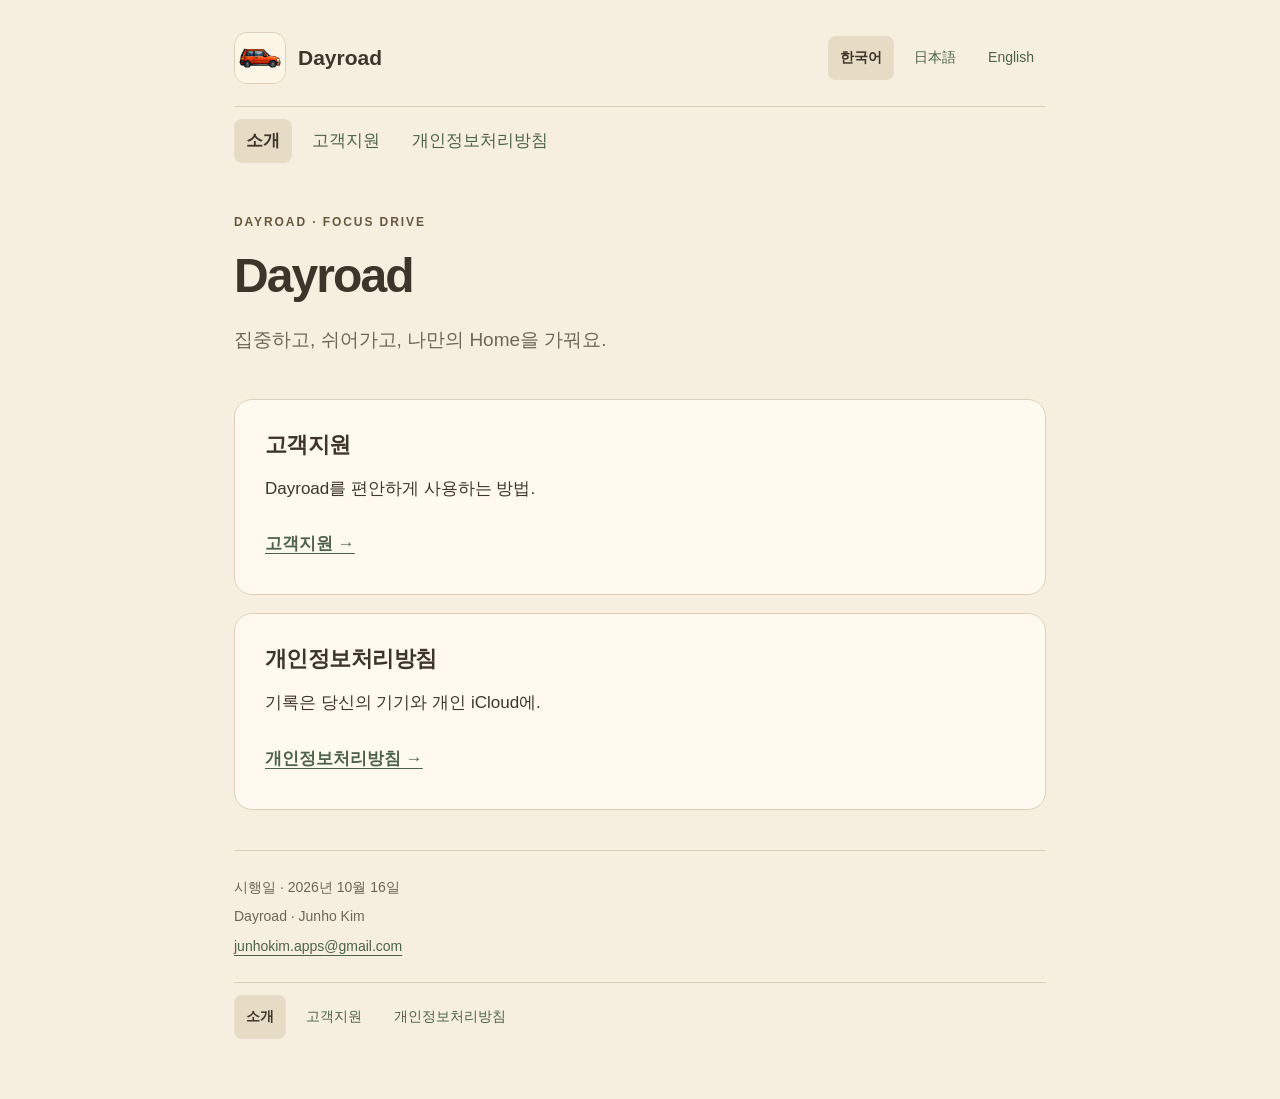
==== index.html @ 0fe85c20 "Publish Dayroad support and privacy pages in Korean, Japanese and English" ====
<!doctype html>
<html lang="ko"><head><meta charset="utf-8"><meta name="viewport" content="width=device-width, initial-scale=1"><title>Dayroad</title><meta name="description" content="집중하고, 쉬어가고, 나만의 Home을 가꿔요."><link rel="canonical" href="https://junhokimapps.github.io/dayroad-support/index.html"><link rel="icon" href="icon.png" type="image/png"><link rel="stylesheet" href="style.css"><link rel="alternate" hreflang="ko" href="https://junhokimapps.github.io/dayroad-support/index.html"><link rel="alternate" hreflang="en" href="https://junhokimapps.github.io/dayroad-support/en-index.html"><link rel="alternate" hreflang="ja" href="https://junhokimapps.github.io/dayroad-support/ja-index.html"></head><body><a class="skip" href="#content">본문으로 건너뛰기</a><div class="page"><header><div class="topbar"><a class="brand" href="index.html"><img src="icon.png" width="52" height="52" alt="Dayroad"><span>Dayroad</span></a><nav class="languages" aria-label="언어 선택"><a href="index.html" lang="ko" hreflang="ko" aria-current="page">한국어</a><a href="ja-index.html" lang="ja" hreflang="ja">日本語</a><a href="en-index.html" lang="en" hreflang="en">English</a></nav></div><nav class="pages" aria-label="페이지 안내"><a href="index.html" aria-current="page">소개</a><a href="support.html">고객지원</a><a href="privacy.html">개인정보처리방침</a></nav></header><main id="content"><div class="hero"><p class="eyebrow">DAYROAD · FOCUS DRIVE</p><h1>Dayroad</h1><p class="lead">집중하고, 쉬어가고, 나만의 Home을 가꿔요.</p></div><section class="card"><h2>고객지원</h2><p>Dayroad를 편안하게 사용하는 방법.</p><a class="button" href="support.html">고객지원 →</a></section><section class="card"><h2>개인정보처리방침</h2><p>기록은 당신의 기기와 개인 iCloud에.</p><a class="button" href="privacy.html">개인정보처리방침 →</a></section></main><footer><p>시행일 · 2026년 10월 16일</p><p>Dayroad · Junho Kim</p><a href="mailto:junhokim.apps@gmail.com">junhokim.apps@gmail.com</a><nav class="pages" aria-label="페이지 안내"><a href="index.html" aria-current="page">소개</a><a href="support.html">고객지원</a><a href="privacy.html">개인정보처리방침</a></nav></footer></div></body></html>
---- style.css ----
:root{color-scheme:light;--paper:#f6efdf;--card:#fffaf0;--ink:#3d352a;--muted:#6d6559;--line:#dcd0b8;--accent:#67583d;--green:#4c624b}*{box-sizing:border-box}body{margin:0;background:var(--paper);color:var(--ink);font:17px/1.85 -apple-system,BlinkMacSystemFont,"Apple SD Gothic Neo","Hiragino Kaku Gothic ProN",Arial,sans-serif;overflow-wrap:anywhere}a{color:var(--green);text-underline-offset:4px}a:hover{color:#963d2a}a:focus-visible{outline:3px solid #963d2a;outline-offset:4px}.page{max-width:860px;margin:auto;padding:32px 24px 60px}.topbar{display:flex;align-items:center;justify-content:space-between;gap:20px;flex-wrap:wrap}.brand{display:flex;align-items:center;gap:12px;text-decoration:none;font-weight:700;font-size:21px;color:var(--ink)}.brand img{border-radius:13px;border:1px solid var(--line)}nav{display:flex;flex-wrap:wrap;gap:8px}nav a{display:inline-flex;align-items:center;min-height:44px;padding:4px 12px;text-decoration:none;border-radius:8px}nav a[aria-current]{background:#e6dcc5;color:var(--ink);font-weight:700}.pages{margin-top:22px;border-top:1px solid var(--line);padding-top:12px}.languages{font-size:14px}.hero{padding:48px 0 24px}.eyebrow{font-size:12px;font-weight:700;letter-spacing:.16em;color:var(--accent);margin:0 0 12px}h1{font-size:clamp(30px,6vw,48px);letter-spacing:-.04em;line-height:1.3;margin:0}h2{font-size:22px;line-height:1.5;margin:0 0 12px;letter-spacing:-.025em}.lead{color:var(--muted);font-size:19px;margin:14px 0 0}.card{background:var(--card);border:1px solid var(--line);border-radius:18px;padding:28px 30px;margin:18px 0}.card p{margin:0;white-space:normal}.button{display:inline-flex;min-height:44px;align-items:center;margin-top:18px;font-weight:650}.references{display:flex;flex-wrap:wrap;gap:12px 22px;margin:24px 4px;font-size:14px}footer{margin-top:40px;padding-top:24px;border-top:1px solid var(--line);font-size:14px;color:var(--muted)}footer p{margin:0 0 4px}.skip{position:absolute;top:-100px;left:10px;background:white;padding:8px;z-index:10}.skip:focus{top:10px}@media(max-width:540px){.page{padding:24px 18px 40px}.topbar{gap:14px}.hero{padding-top:32px}.card{padding:22px 20px;border-radius:14px}h2{font-size:20px}.languages a{padding:4px 10px}body{font-size:16px}.lead{font-size:17px}}
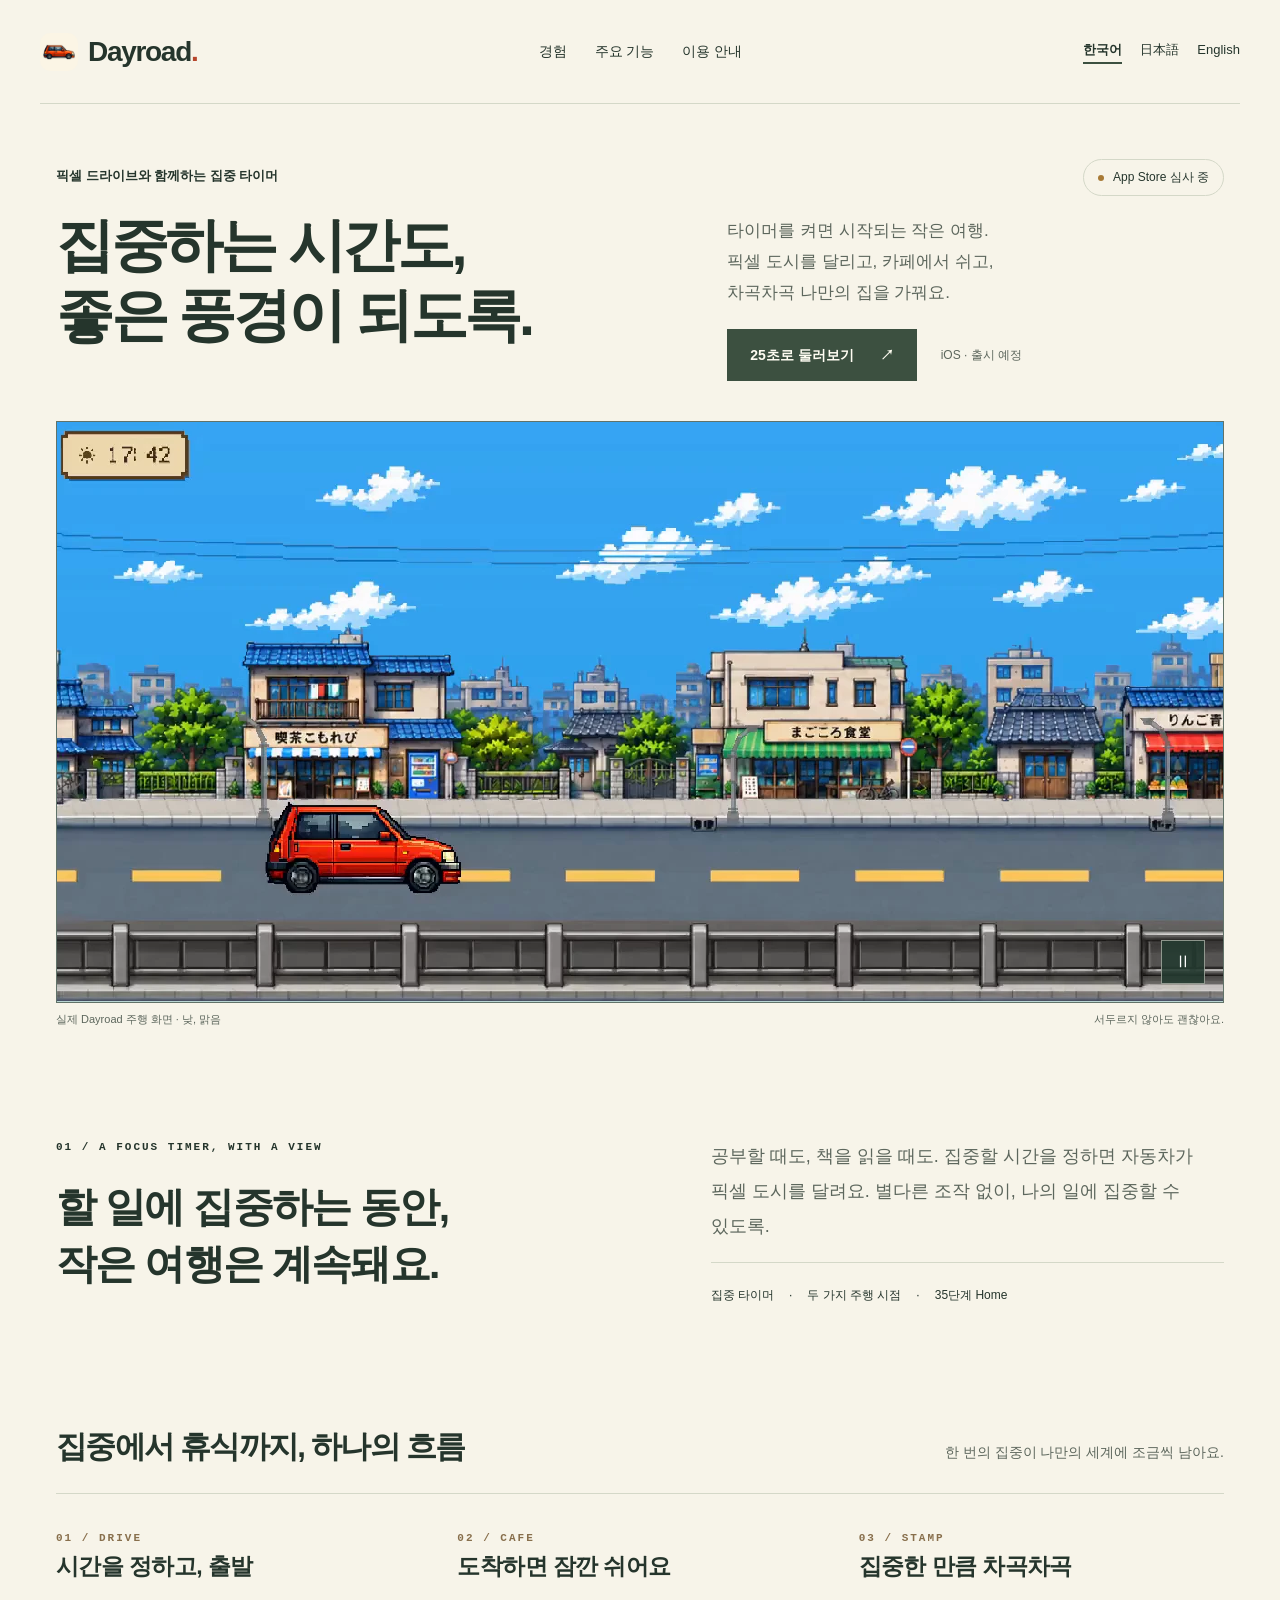
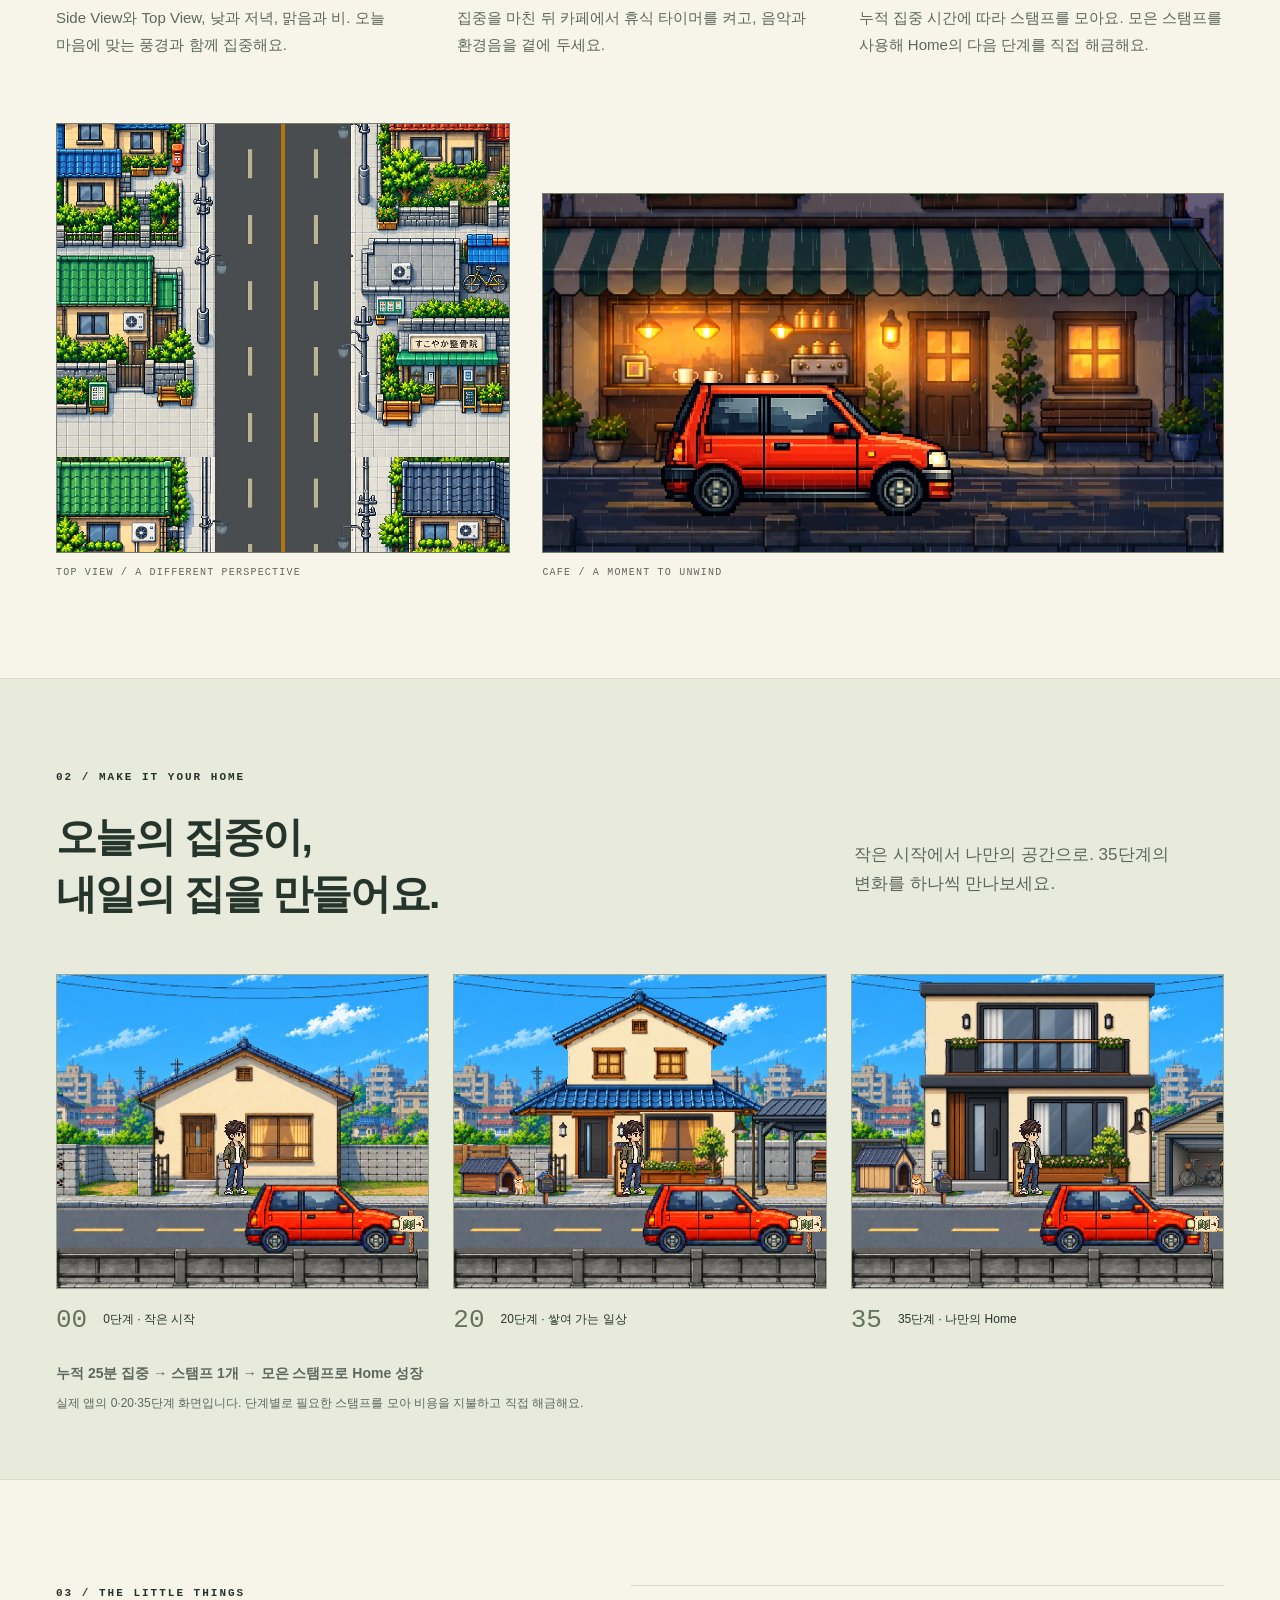
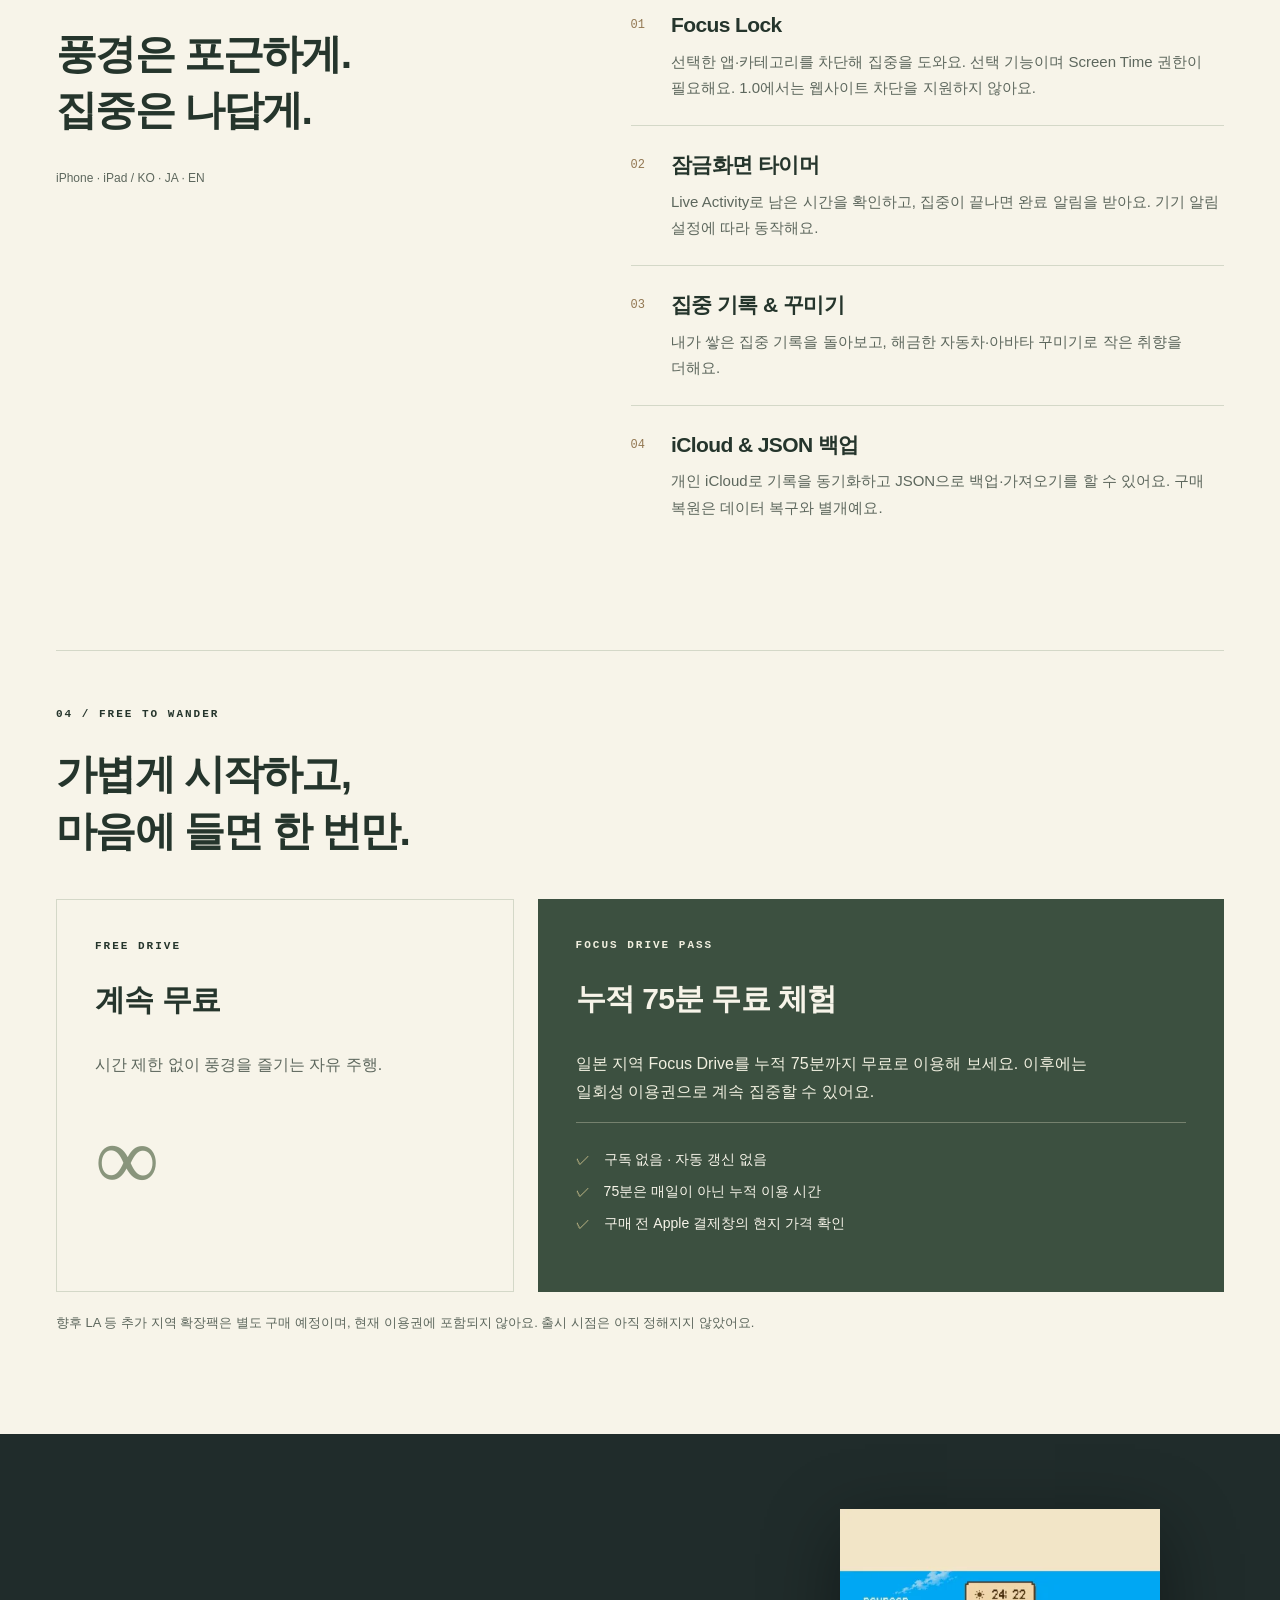
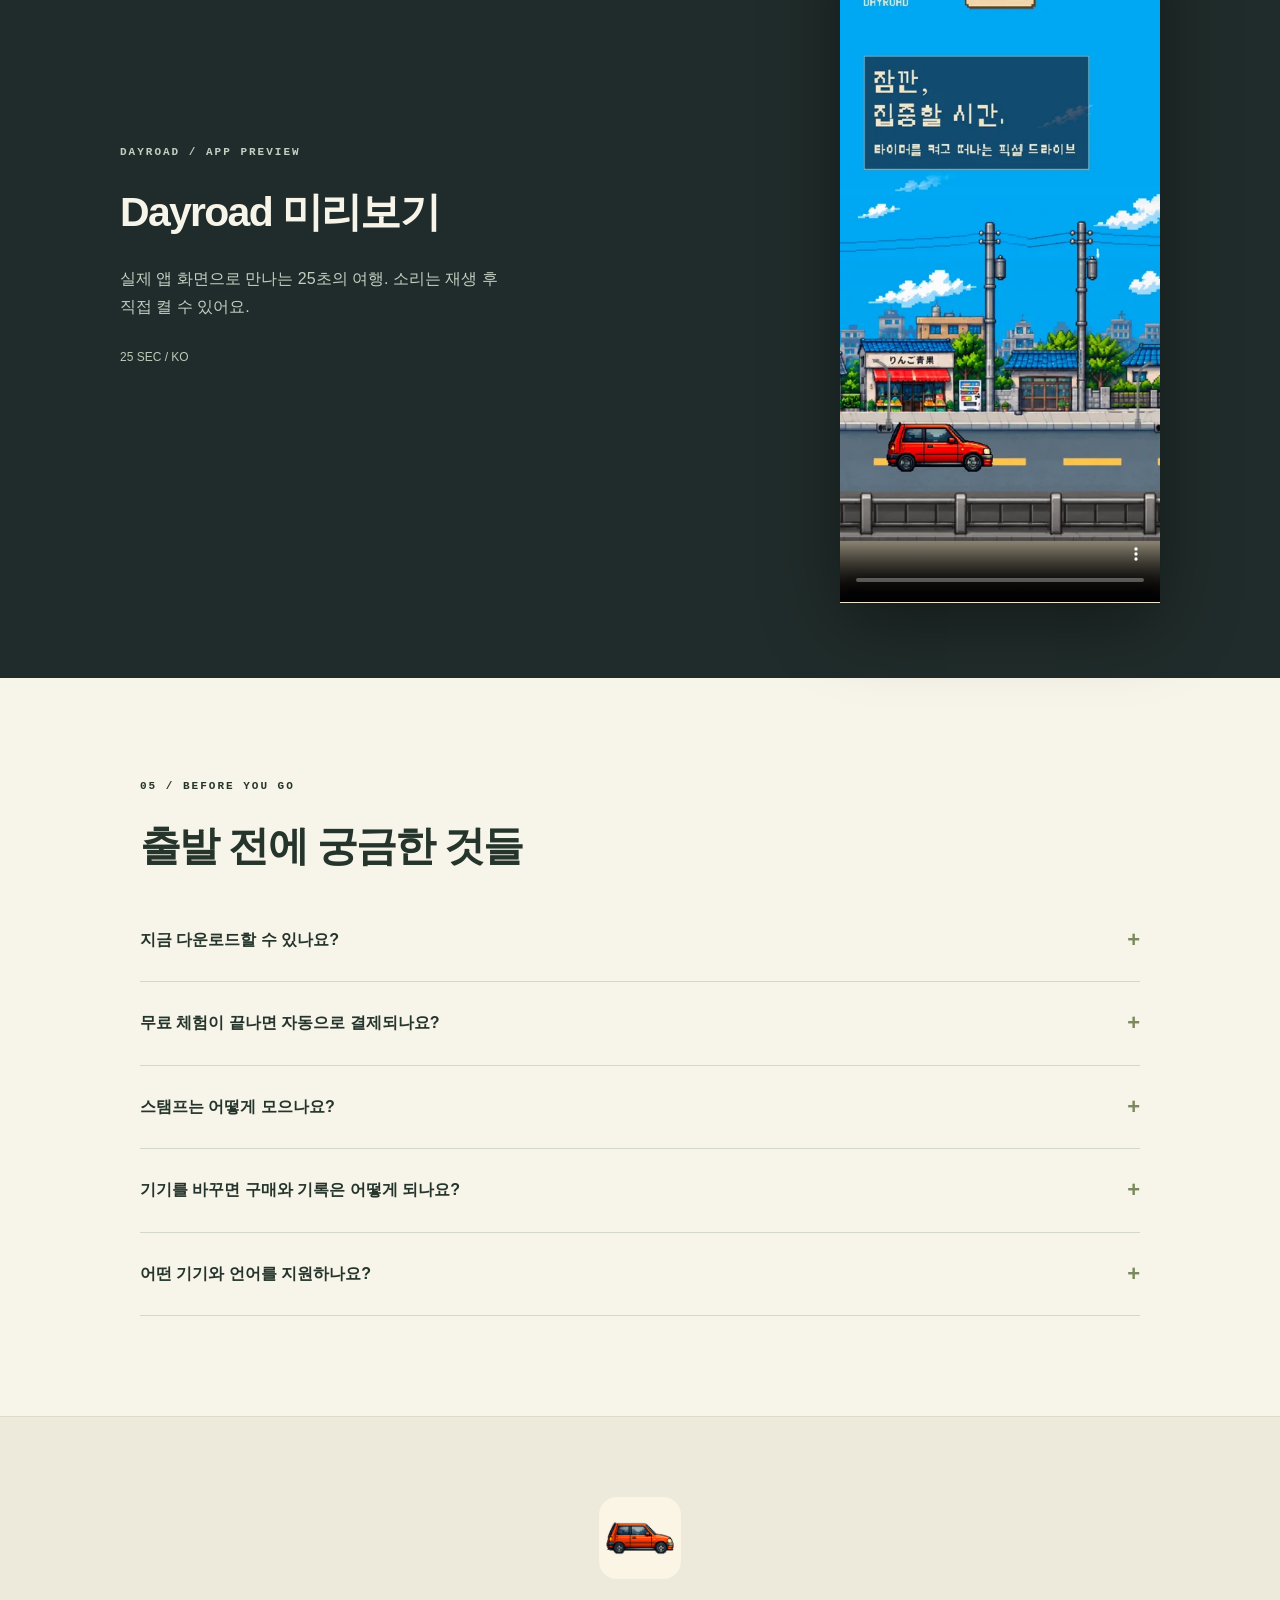
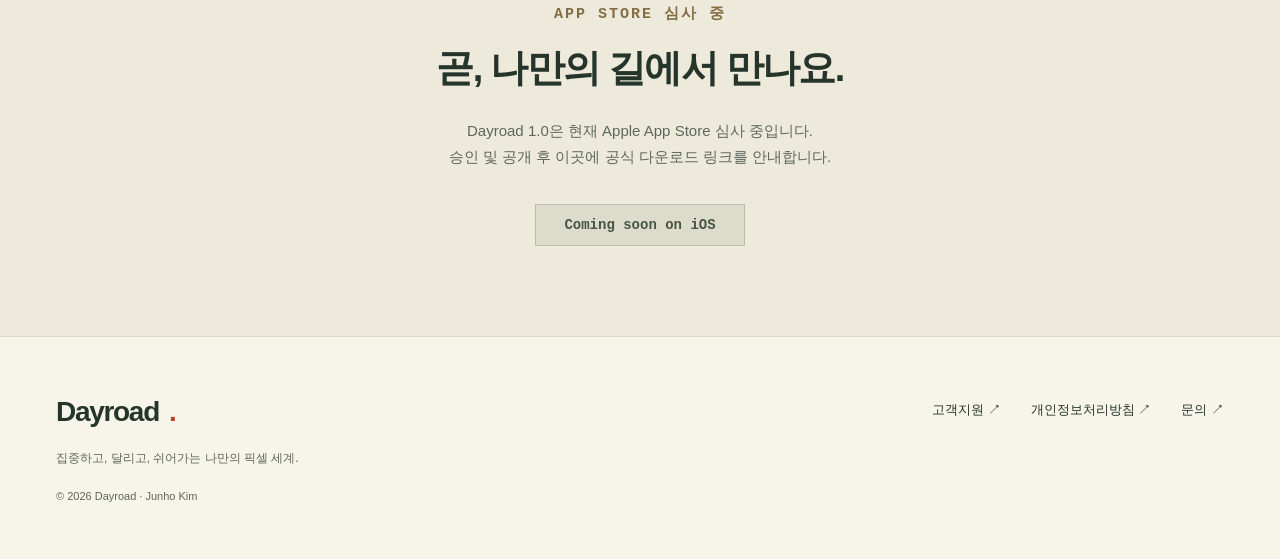
==== commit 776e7bff: "Publish approved Dayroad multilingual landing pages" ====
--- a/index.html
+++ b/index.html
@@ -1,2 +1,19 @@
 <!doctype html>
-<html lang="ko"><head><meta charset="utf-8"><meta name="viewport" content="width=device-width, initial-scale=1"><title>Dayroad</title><meta name="description" content="집중하고, 쉬어가고, 나만의 Home을 가꿔요."><link rel="canonical" href="https://junhokimapps.github.io/dayroad-support/index.html"><link rel="icon" href="icon.png" type="image/png"><link rel="stylesheet" href="style.css"><link rel="alternate" hreflang="ko" href="https://junhokimapps.github.io/dayroad-support/index.html"><link rel="alternate" hreflang="en" href="https://junhokimapps.github.io/dayroad-support/en-index.html"><link rel="alternate" hreflang="ja" href="https://junhokimapps.github.io/dayroad-support/ja-index.html"></head><body><a class="skip" href="#content">본문으로 건너뛰기</a><div class="page"><header><div class="topbar"><a class="brand" href="index.html"><img src="icon.png" width="52" height="52" alt="Dayroad"><span>Dayroad</span></a><nav class="languages" aria-label="언어 선택"><a href="index.html" lang="ko" hreflang="ko" aria-current="page">한국어</a><a href="ja-index.html" lang="ja" hreflang="ja">日本語</a><a href="en-index.html" lang="en" hreflang="en">English</a></nav></div><nav class="pages" aria-label="페이지 안내"><a href="index.html" aria-current="page">소개</a><a href="support.html">고객지원</a><a href="privacy.html">개인정보처리방침</a></nav></header><main id="content"><div class="hero"><p class="eyebrow">DAYROAD · FOCUS DRIVE</p><h1>Dayroad</h1><p class="lead">집중하고, 쉬어가고, 나만의 Home을 가꿔요.</p></div><section class="card"><h2>고객지원</h2><p>Dayroad를 편안하게 사용하는 방법.</p><a class="button" href="support.html">고객지원 →</a></section><section class="card"><h2>개인정보처리방침</h2><p>기록은 당신의 기기와 개인 iCloud에.</p><a class="button" href="privacy.html">개인정보처리방침 →</a></section></main><footer><p>시행일 · 2026년 10월 16일</p><p>Dayroad · Junho Kim</p><a href="mailto:junhokim.apps@gmail.com">junhokim.apps@gmail.com</a><nav class="pages" aria-label="페이지 안내"><a href="index.html" aria-current="page">소개</a><a href="support.html">고객지원</a><a href="privacy.html">개인정보처리방침</a></nav></footer></div></body></html>+<html lang="ko"><head><meta charset="utf-8"><meta name="viewport" content="width=device-width,initial-scale=1">
+<title>Dayroad — 집중하고, 달리고, 쉬어가는 픽셀 세계</title><meta name="description" content="집중 타이머와 픽셀 드라이브, 카페 휴식, 35단계 Home 성장. Free Drive는 무료, Focus Drive는 누적 75분 무료 후 일회성 구매. iOS 출시 준비 중."><meta name="theme-color" content="#f7f4e9"><link rel="canonical" href="https://junhokimapps.github.io/dayroad-support/index.html"><link rel="alternate" hreflang="ko" href="https://junhokimapps.github.io/dayroad-support/index.html"><link rel="alternate" hreflang="ja" href="https://junhokimapps.github.io/dayroad-support/ja-index.html"><link rel="alternate" hreflang="en" href="https://junhokimapps.github.io/dayroad-support/en-index.html"><link rel="alternate" hreflang="x-default" href="https://junhokimapps.github.io/dayroad-support/index.html">
+<meta property="og:type" content="website"><meta property="og:title" content="Dayroad — 집중하고, 달리고, 쉬어가는 픽셀 세계"><meta property="og:description" content="집중 타이머와 픽셀 드라이브, 카페 휴식, 35단계 Home 성장. Free Drive는 무료, Focus Drive는 누적 75분 무료 후 일회성 구매. iOS 출시 준비 중."><meta property="og:url" content="https://junhokimapps.github.io/dayroad-support/index.html"><meta property="og:image" content="https://junhokimapps.github.io/dayroad-support/assets/drive-poster.webp"><meta property="og:site_name" content="Dayroad"><meta property="og:locale" content="ko_KR"><meta name="twitter:card" content="summary_large_image"><link rel="icon" href="icon.png"><link rel="stylesheet" href="landing.css?v=message-2"><script src="landing.js" defer></script>
+</head><body><a class="skip" href="#content">본문으로 건너뛰기</a>
+<header class="header"><a class="brand" href="index.html"><img src="icon.png" width="38" height="38" alt=""><span>Dayroad<span class="brand-dot">.</span></span></a><nav class="main-nav" aria-label="Dayroad"><a href="#experience">경험</a><a href="#features">주요 기능</a><a href="#access">이용 안내</a></nav><nav class="languages" aria-label="언어 선택"><a href="index.html" lang="ko" hreflang="ko" aria-current="page" >한국어</a><a href="ja-index.html" lang="ja" hreflang="ja" >日本語</a><a href="en-index.html" lang="en" hreflang="en" >English</a></nav></header>
+<main id="content">
+<section class="hero wrap"><div class="hero-copy"><p class="eyebrow identity">픽셀 드라이브와 함께하는 집중 타이머</p><h1>집중하는 시간도,<br>좋은 풍경이 되도록.</h1><p class="intro">타이머를 켜면 시작되는 작은 여행.<br>픽셀 도시를 달리고, 카페에서 쉬고,<br>차곡차곡 나만의 집을 가꿔요.</p><div class="hero-actions"><a class="button" href="#preview">25초로 둘러보기 <span aria-hidden="true">↗</span></a><span class="soon">iOS · 출시 예정</span></div></div><div class="hero-note"><span class="status"><i aria-hidden="true"></i>App Store 심사 중</span><p>FOCUS / DRIVE / UNWIND</p></div>
+<div class="road-frame"><video id="hero-video" width="1280" height="636" muted loop playsinline preload="none" poster="assets/drive-poster.webp" aria-label="실제 Dayroad 주행 화면 · 낮, 맑음"><source data-src="assets/drive-day.mp4" type="video/mp4"></video><button id="motion" type="button" data-play="주행 영상 재생" data-pause="주행 영상 일시정지" aria-label="주행 영상 재생">▶</button></div><div class="image-caption"><span>실제 Dayroad 주행 화면 · 낮, 맑음</span><span>서두르지 않아도 괜찮아요.</span></div></section>
+<section class="intro-section wrap" id="experience"><div><p class="eyebrow">01 / A FOCUS TIMER, WITH A VIEW</p><h2>할 일에 집중하는 동안,<br>작은 여행은 계속돼요.</h2></div><div><p class="body-lg">공부할 때도, 책을 읽을 때도. 집중할 시간을 정하면 자동차가 픽셀 도시를 달려요. 별다른 조작 없이, 나의 일에 집중할 수 있도록.</p><div class="specs"><span>집중 타이머</span><span>두 가지 주행 시점</span><span>35단계 Home</span></div></div></section>
+<section class="journey wrap"><header class="section-head"><h2>집중에서 휴식까지, 하나의 흐름</h2><p>한 번의 집중이 나만의 세계에 조금씩 남아요.</p></header><div class="steps"><article class="step"><span class="eyebrow">01 / DRIVE</span><h3>시간을 정하고, 출발</h3><p>Side View와 Top View, 낮과 저녁, 맑음과 비. 오늘 마음에 맞는 풍경과 함께 집중해요.</p></article><article class="step"><span class="eyebrow">02 / CAFE</span><h3>도착하면 잠깐 쉬어요</h3><p>집중을 마친 뒤 카페에서 휴식 타이머를 켜고, 음악과 환경음을 곁에 두세요.</p></article><article class="step"><span class="eyebrow">03 / STAMP</span><h3>집중한 만큼 차곡차곡</h3><p>누적 집중 시간에 따라 스탬프를 모아요. 모은 스탬프를 사용해 Home의 다음 단계를 직접 해금해요.</p></article></div><div class="scene-pair"><figure class="top-scene"><img src="assets/top.webp" width="1000" height="1500" loading="lazy" alt="픽셀 도시를 위에서 내려다보는 실제 Top View 주행 화면"><figcaption>TOP VIEW / A DIFFERENT PERSPECTIVE</figcaption></figure><figure class="cafe-scene"><img src="assets/cafe.webp" width="1000" height="936" loading="lazy" alt="비 오는 저녁, 빨간 자동차가 도착한 픽셀 카페"><figcaption>CAFE / A MOMENT TO UNWIND</figcaption></figure></div></section>
+<section class="growth" id="home"><div class="wrap"><p class="eyebrow">02 / MAKE IT YOUR HOME</p><div class="split-heading"><h2>오늘의 집중이,<br>내일의 집을 만들어요.</h2><p>작은 시작에서 나만의 공간으로. 35단계의 변화를 하나씩 만나보세요.</p></div><div class="homes"><figure><img src="assets/home-00.webp" width="1320" height="1112" loading="lazy" alt="실제 Home 성장 화면 00"><figcaption><span>00</span>0단계 · 작은 시작</figcaption></figure><figure><img src="assets/home-20.webp" width="1320" height="1112" loading="lazy" alt="실제 Home 성장 화면 20"><figcaption><span>20</span>20단계 · 쌓여 가는 일상</figcaption></figure><figure><img src="assets/home-35.webp" width="1320" height="1112" loading="lazy" alt="실제 Home 성장 화면 35"><figcaption><span>35</span>35단계 · 나만의 Home</figcaption></figure></div><p class="small"><strong class="growth-flow">누적 25분 집중 → 스탬프 1개 → 모은 스탬프로 Home 성장</strong>실제 앱의 0·20·35단계 화면입니다. 단계별로 필요한 스탬프를 모아 비용을 지불하고 직접 해금해요.</p></div></section>
+<section class="features wrap" id="features"><div><p class="eyebrow">03 / THE LITTLE THINGS</p><h2>풍경은 포근하게.<br>집중은 나답게.</h2><span class="small">iPhone · iPad / KO · JA · EN</span></div><div class="feature-list"><article><span class="feature-no">01</span><div><h3>Focus Lock</h3><p>선택한 앱·카테고리를 차단해 집중을 도와요. 선택 기능이며 Screen Time 권한이 필요해요. 1.0에서는 웹사이트 차단을 지원하지 않아요.</p></div></article><article><span class="feature-no">02</span><div><h3>잠금화면 타이머</h3><p>Live Activity로 남은 시간을 확인하고, 집중이 끝나면 완료 알림을 받아요. 기기 알림 설정에 따라 동작해요.</p></div></article><article><span class="feature-no">03</span><div><h3>집중 기록 & 꾸미기</h3><p>내가 쌓은 집중 기록을 돌아보고, 해금한 자동차·아바타 꾸미기로 작은 취향을 더해요.</p></div></article><article><span class="feature-no">04</span><div><h3>iCloud & JSON 백업</h3><p>개인 iCloud로 기록을 동기화하고 JSON으로 백업·가져오기를 할 수 있어요. 구매 복원은 데이터 복구와 별개예요.</p></div></article></div></section>
+<section class="access wrap" id="access"><p class="eyebrow">04 / FREE TO WANDER</p><h2>가볍게 시작하고,<br>마음에 들면 한 번만.</h2><div class="pricing"><article><p class="eyebrow">Free Drive</p><h3>계속 무료</h3><p>시간 제한 없이 풍경을 즐기는 자유 주행.</p><span class="price-mark" aria-hidden="true">∞</span></article><article class="pass"><p class="eyebrow">Focus Drive Pass</p><h3>누적 75분 무료 체험</h3><p>일본 지역 Focus Drive를 누적 75분까지 무료로 이용해 보세요. 이후에는 일회성 이용권으로 계속 집중할 수 있어요.</p><ul><li>구독 없음 · 자동 갱신 없음</li><li>75분은 매일이 아닌 누적 이용 시간</li><li>구매 전 Apple 결제창의 현지 가격 확인</li></ul></article></div><p class="expansion">향후 LA 등 추가 지역 확장팩은 별도 구매 예정이며, 현재 이용권에 포함되지 않아요. 출시 시점은 아직 정해지지 않았어요.</p></section>
+<section class="preview-section" id="preview"><div class="wrap preview-grid"><div><p class="eyebrow">DAYROAD / APP PREVIEW</p><h2>Dayroad 미리보기</h2><p>실제 앱 화면으로 만나는 25초의 여행. 소리는 재생 후 직접 켤 수 있어요.</p><p class="small">25 SEC / KO</p></div><video controls muted playsinline preload="none" poster="assets/preview-ko.webp" width="886" height="1920" aria-label="Dayroad 미리보기"><source src="assets/preview-ko.mp4" type="video/mp4"><a href="assets/preview-ko.mp4">MP4</a></video></div></section>
+<section class="faq wrap"><p class="eyebrow">05 / BEFORE YOU GO</p><h2>출발 전에 궁금한 것들</h2><div><details><summary>지금 다운로드할 수 있나요?<span aria-hidden="true">+</span></summary><p>아직은 App Store 심사 중이에요. 2026년 10월 19일 iOS 1.0(6)과 첫 인앱결제를 심사에 제출했으며, 승인·공개 후 설치 링크를 안내할 예정이에요.</p></details><details><summary>무료 체험이 끝나면 자동으로 결제되나요?<span aria-hidden="true">+</span></summary><p>아니요. Focus Drive 이용권은 직접 선택해 구매하는 일회성 상품이에요. 무료 체험이 끝나도 Free Drive는 계속 무료예요.</p></details><details><summary>스탬프는 어떻게 모으나요?<span aria-hidden="true">+</span></summary><p>실제 집중 시간이 누적될 때 스탬프를 얻고, 이를 사용해 Home을 직접 성장시켜요. Free Drive는 집중 보상을 주는 모드가 아니에요.</p></details><details><summary>기기를 바꾸면 구매와 기록은 어떻게 되나요?<span aria-hidden="true">+</span></summary><p>이용권은 구매한 Apple 계정으로 구매 복원을 이용해요. 기록·Stamp·Home은 개인 iCloud 동기화 또는 JSON 백업으로 별도 복구해요. 기존 기록은 먼저 백업해 주세요.</p></details><details><summary>어떤 기기와 언어를 지원하나요?<span aria-hidden="true">+</span></summary><p>iPhone과 iPad에서 한국어·일본어·영어를 지원해요. Focus Lock, Live Activity 등은 지원 기기와 시스템 권한이 필요해요.</p></details></div></section>
+<section class="download" id="download"><img src="icon.png" width="82" height="82" loading="lazy" alt="Dayroad"><p class="eyebrow">App Store 심사 중</p><h2>곧, 나만의 길에서 만나요.</h2><p>Dayroad 1.0은 현재 Apple App Store 심사 중입니다.<br>승인 및 공개 후 이곳에 공식 다운로드 링크를 안내합니다.</p><span class="coming">Coming soon on iOS</span></section></main>
+<footer class="footer wrap"><div><a class="brand" href="index.html">Dayroad<span class="brand-dot">.</span></a><p>집중하고, 달리고, 쉬어가는 나만의 픽셀 세계.</p><small>© 2026 Dayroad · Junho Kim</small></div><nav aria-label="고객지원"><a href="support.html">고객지원 ↗</a><a href="privacy.html">개인정보처리방침 ↗</a><a href="mailto:junhokim.apps@gmail.com">문의 ↗</a></nav></footer>
+</body></html>
--- a/landing.css
+++ b/landing.css
@@ -0,0 +1,10 @@
+:root{--paper:#f7f4e9;--ink:#25352c;--muted:#5d675d;--olive:#3c5040;--line:#d4d8c8;--cream:#e9e5cf;--orange:#b7462c}*{box-sizing:border-box}html{scroll-behavior:smooth;scroll-padding-top:100px}body{margin:0;background:var(--paper);color:var(--ink);font-family:-apple-system,BlinkMacSystemFont,'Segoe UI','Hiragino Kaku Gothic ProN','Yu Gothic','Malgun Gothic',sans-serif;font-size:16px;line-height:1.75;word-break:keep-all}a{color:inherit;text-decoration:none}button{font:inherit}img,video{display:block;max-width:100%}button,a,summary{-webkit-tap-highlight-color:transparent}a:focus-visible,button:focus-visible,summary:focus-visible,video:focus-visible{outline:3px solid #c25331;outline-offset:5px}a:hover{text-decoration:underline;text-underline-offset:5px}.wrap{width:min(1280px,calc(100% - 112px));margin-inline:auto}.header{height:104px;width:min(1440px,calc(100% - 80px));margin:auto;display:flex;align-items:center;justify-content:space-between;gap:24px;border-bottom:1px solid var(--line)}.brand{display:flex;align-items:center;gap:10px;font-size:28px;font-weight:750;letter-spacing:-1.3px}.brand img{border-radius:10px}.brand-dot{color:var(--orange)}.main-nav,.languages{display:flex;gap:28px;font-size:14px}.languages{gap:18px;font-size:13px}.languages [aria-current]{font-weight:750;border-bottom:2px solid var(--olive)}.skip{position:absolute;top:-80px;left:20px;background:var(--ink);color:white;padding:12px 20px;z-index:20}.skip:focus{top:12px}.hero{padding-top:70px;display:grid;grid-template-columns:1fr auto;gap:30px}.eyebrow{font:600 11px/1.5 ui-monospace,SFMono-Regular,Consolas,monospace;letter-spacing:2px;margin:0 0 24px;text-transform:uppercase}h1,h2,h3,p{margin-top:0}h1{font-size:clamp(38px,4.9vw,68px);line-height:1.22;letter-spacing:-3.3px;font-weight:700;margin-bottom:26px}h2{font-size:clamp(29px,3.2vw,44px);letter-spacing:-1.7px;line-height:1.38;font-weight:650;margin-bottom:24px}h3{font-size:23px;line-height:1.4;letter-spacing:-.6px;font-weight:650}.intro{font-size:18px;line-height:1.85;color:var(--muted);margin-bottom:30px}.hero-actions{display:flex;align-items:center;gap:24px;flex-wrap:wrap}.button{display:inline-flex;align-items:center;gap:26px;padding:14px 23px;background:var(--olive);color:#fffdf2;font-size:14px;font-weight:600}.button:hover{background:#263c2d;text-decoration:none}.soon{font-size:12px;color:var(--muted)}.hero-note{align-self:start;text-align:right;padding-top:8px}.status{display:inline-flex;align-items:center;gap:9px;font-size:12px;border:1px solid var(--line);padding:7px 14px;border-radius:30px}.status i{width:6px;height:6px;background:#a87a36;border-radius:100%}.hero-note p{font:10px ui-monospace,monospace;letter-spacing:1px;margin-top:20px;color:var(--muted)}.road-frame{grid-column:1/-1;position:relative;margin-top:18px;background:#b8d4d2;border:1px solid #617369}.road-frame video{width:100%;height:auto;aspect-ratio:1280/636;image-rendering:pixelated}.road-frame button{position:absolute;right:18px;bottom:18px;border:1px solid #f7f4e980;background:#233a30dd;color:#fff;width:44px;height:44px;cursor:pointer;font-size:16px}.image-caption{grid-column:1/-1;display:flex;justify-content:space-between;font-size:11px;color:var(--muted);margin-top:-19px}.intro-section{display:grid;grid-template-columns:1.1fr 1fr;gap:90px;padding-block:110px}.body-lg{font-size:18px;line-height:1.95;color:var(--muted)}.specs{display:flex;gap:15px;flex-wrap:wrap;border-top:1px solid var(--line);padding-top:22px;font-size:12px}.specs span+span:before{content:'·';margin-right:15px}.section-head{display:flex;justify-content:space-between;align-items:baseline;gap:30px}.section-head h2{font-size:31px}.section-head p{color:var(--muted);font-size:14px}.steps{display:grid;grid-template-columns:repeat(3,1fr);gap:36px;padding:28px 0 50px;border-top:1px solid var(--line)}.step .eyebrow{color:#886f4c}.step p{color:var(--muted);font-size:15px}.scene-pair{display:grid;grid-template-columns:1fr 1.5fr;gap:32px;align-items:end;margin-bottom:100px}.scene-pair figure{margin:0}.scene-pair img{width:100%;image-rendering:pixelated;border:1px solid #777d6b}.top-scene img{height:430px;object-fit:cover;object-position:center 70%}.cafe-scene img{height:360px;object-fit:cover;object-position:center 70%}.scene-pair figcaption{font:10px ui-monospace,monospace;letter-spacing:1.2px;margin-top:14px;color:var(--muted)}.growth{background:#e8eadb;padding:90px 0 65px;border-block:1px solid #d8ddcb}.split-heading{display:flex;justify-content:space-between;gap:60px;align-items:center}.split-heading>p{max-width:370px;color:var(--muted);font-size:17px}.homes{display:grid;grid-template-columns:repeat(3,1fr);gap:24px;margin-top:28px}.homes figure{margin:0}.homes img{width:100%;height:auto;aspect-ratio:1.187;image-rendering:pixelated;border:1px solid #99a78f}.homes figcaption{display:flex;align-items:center;gap:16px;font-size:12px;margin-top:16px}.homes figcaption span{font:26px ui-monospace,monospace;color:#65745b}.small{font-size:12px;color:var(--muted);margin:26px 0 0}.features{padding-block:105px;display:grid;grid-template-columns:1fr 1.2fr;gap:80px}.feature-list article{display:flex;gap:26px;padding:24px 0;border-top:1px solid var(--line)}.feature-list h3{font-size:21px;margin-bottom:9px}.feature-list p{font-size:15px;color:var(--muted);margin:0}.feature-no{font:12px ui-monospace,monospace;color:#927752;padding-top:8px}.access{padding:55px 0 100px;border-top:1px solid var(--line)}.pricing{display:grid;grid-template-columns:1fr 1.5fr;gap:24px;margin-top:40px}.pricing article{padding:38px;border:1px solid var(--line);position:relative;overflow:hidden}.pricing h3{font-size:30px}.pricing p{max-width:550px;color:var(--muted)}.pricing .eyebrow{color:var(--ink)}.price-mark{display:block;font-size:90px;line-height:1.1;margin-top:30px;color:#89957c;font-family:serif}.pricing .pass{background:var(--olive);color:var(--paper);border:0}.pass p,.pass .eyebrow{color:#f0efdf}.pass ul{list-style:none;padding:20px 0 0;border-top:1px solid #75816e;font-size:14px;line-height:2.3}.pass li:before{content:'✓';margin-right:14px;color:#d4c790}.expansion{font-size:13px;color:var(--muted);margin:20px 0 0;max-width:850px}.preview-section{background:#202c2b;color:var(--paper);padding:75px 0}.preview-grid{display:grid;grid-template-columns:1fr 320px;gap:90px;align-items:center;max-width:1040px}.preview-grid p{max-width:410px;color:#c4cec3}.preview-grid .small{color:#bcc8b8}.preview-grid video{width:320px;height:auto;box-shadow:0 20px 70px #0006;background:#efe5cc}.faq{padding-block:100px;max-width:1000px}.faq details{border-bottom:1px solid var(--line)}.faq summary{cursor:pointer;padding:22px 0;display:flex;align-items:center;justify-content:space-between;gap:24px;font-weight:600;list-style:none}.faq summary::-webkit-details-marker{display:none}.faq summary span{font-size:22px;color:#7b895e}.faq details[open] summary span{transform:rotate(45deg)}.faq details>p{max-width:800px;color:var(--muted);font-size:15px;padding-bottom:12px}.download{text-align:center;padding:80px 24px 90px;background:#eeeadb;border-block:1px solid #dedac8}.download>img{margin:0 auto 25px;border-radius:18px}.download .eyebrow{margin-bottom:15px;color:#836d45}.download h2{font-size:38px}.download>p{color:var(--muted);font-size:15px}.coming{display:inline-block;background:#dddccb;color:#485544;border:1px solid #b8bfaa;padding:12px 28px;margin-top:18px;font:600 14px ui-monospace,monospace}.footer{padding-block:50px;display:flex;justify-content:space-between;gap:40px}.footer p{font-size:12px;color:var(--muted);margin:12px 0}.footer small{font-size:11px;color:var(--muted)}.footer nav{display:flex;gap:30px;align-items:start;font-size:13px;padding-top:12px}html[lang=ja] h1{font-size:clamp(36px,4.7vw,64px);letter-spacing:-2px}html[lang=en] h1{letter-spacing:-2.7px}html[lang=en] h2{letter-spacing:-1.4px}
+@media(min-width:1500px){.hero{padding-top:85px}}@media(max-width:1000px){.wrap{width:calc(100% - 64px)}.header{width:calc(100% - 48px)}.main-nav{display:none}.hero-note{display:none}.hero{grid-template-columns:1fr}.intro-section,.features{gap:40px}.scene-pair{gap:20px}.section-head{display:block}.split-heading{gap:30px}.homes{gap:14px}.preview-grid{gap:40px}.footer nav{flex-direction:column;gap:12px}}
+@media(max-width:640px){body{word-break:normal;overflow-wrap:break-word}.wrap{width:calc(100% - 40px)}.header{height:80px;width:calc(100% - 32px);gap:12px}.brand{font-size:23px;gap:7px}.brand img{width:31px;height:31px}.languages{font-size:11px;gap:11px}.hero{padding-top:42px;gap:25px}h1,html[lang=ja] h1{font-size:37px;letter-spacing:-1.9px;line-height:1.3}html[lang=en] h1{font-size:40px;letter-spacing:-1.8px}.eyebrow{font-size:9px;letter-spacing:1.3px;margin-bottom:20px}.intro{font-size:16px;line-height:1.85}.hero-actions{gap:14px}.button{font-size:12px;padding:13px 17px;gap:18px}.soon{font-size:11px}.road-frame{margin-top:5px;grid-column:auto}.road-frame video{aspect-ratio:1280/636}.road-frame button{right:8px;bottom:8px;width:36px;height:36px}.image-caption{font-size:9px;margin-top:-13px;gap:12px}.image-caption span:last-child{display:none}.intro-section{display:block;padding-block:60px}.intro-section h2{margin-bottom:24px}h2{font-size:29px;letter-spacing:-1.1px}.body-lg{font-size:16px}.specs{gap:10px;font-size:10px}.specs span+span:before{margin-right:10px}.section-head h2{font-size:27px}.section-head p{font-size:14px}.steps{grid-template-columns:1fr;gap:20px;padding-bottom:24px}.step h3{font-size:21px;margin-bottom:10px}.step .eyebrow{margin-bottom:12px}.step p{margin-bottom:0}.scene-pair{grid-template-columns:1fr 1.25fr;gap:12px;margin-bottom:60px}.top-scene img{height:245px}.cafe-scene img{height:195px}.scene-pair figcaption{font-size:8px;letter-spacing:.4px;line-height:1.6}.growth{padding:55px 0 40px}.split-heading{display:block}.split-heading>p{font-size:15px}.homes{grid-template-columns:1fr;gap:26px;max-width:440px}.homes figure{width:88%}.homes figure:nth-child(2){justify-self:end}.homes figcaption{font-size:11px;gap:12px;margin-top:10px}.homes figcaption span{font-size:23px}.small{font-size:11px}.features{display:block;padding-block:60px}.feature-list{margin-top:30px}.feature-list article{gap:18px;padding:22px 0}.feature-list p{font-size:14px}.access{padding:40px 0 60px}.pricing{grid-template-columns:1fr;gap:18px;margin-top:28px}.pricing article{padding:27px}.pricing h3{font-size:26px}.pricing p{font-size:14px}.pricing .price-mark{position:absolute;right:28px;top:20px;font-size:60px;margin:0;opacity:.3}.pass ul{font-size:12px}.expansion{font-size:12px}.preview-section{padding:50px 0}.preview-grid{grid-template-columns:1fr;gap:30px}.preview-grid>div{text-align:center}.preview-grid p{margin-inline:auto;font-size:14px}.preview-grid video{width:min(300px,100%);margin:auto}.faq{padding-block:60px}.faq summary{font-size:15px;line-height:1.6;padding:20px 0}.faq details>p{font-size:14px}.download{padding:55px 20px}.download h2{font-size:28px}.download>p{font-size:14px}.footer{display:block;padding-block:35px}.footer nav{flex-direction:row;flex-wrap:wrap;gap:18px;margin-top:20px;font-size:12px}}
+@media(prefers-reduced-motion:reduce){html{scroll-behavior:auto}*{transition:none!important}}
+@media(max-width:1000px){.hero-note{display:block;grid-row:1;text-align:left;padding:0}.hero-note p{display:none}.hero-note .status{font-size:11px;padding:5px 12px}.hero-copy{grid-row:2}}
+@media(min-width:1001px){.hero{position:relative;padding-top:62px;gap:26px}.hero-copy{grid-column:1/-1;display:grid;grid-template-columns:1.2fr 1fr;column-gap:75px}.hero-copy>.eyebrow{grid-column:1/-1}.hero-copy h1{grid-column:1;grid-row:2/4;font-size:clamp(42px,4.5vw,64px);margin-bottom:0}.hero-copy .intro{grid-column:2;grid-row:2;font-size:17px;margin-bottom:20px;padding-top:5px}.hero-actions{grid-column:2;grid-row:3}.hero-note{position:absolute;right:0;top:47px}.hero-note p{display:none}.road-frame{margin-top:14px}}
+
+/* Two approved message refinements; keep the existing section layout. */
+.hero-copy>.identity{font-family:inherit;font-size:13px;line-height:1.5;letter-spacing:0;text-transform:none}
+.growth-flow{display:block;font-size:14px;font-weight:600;margin-bottom:8px}
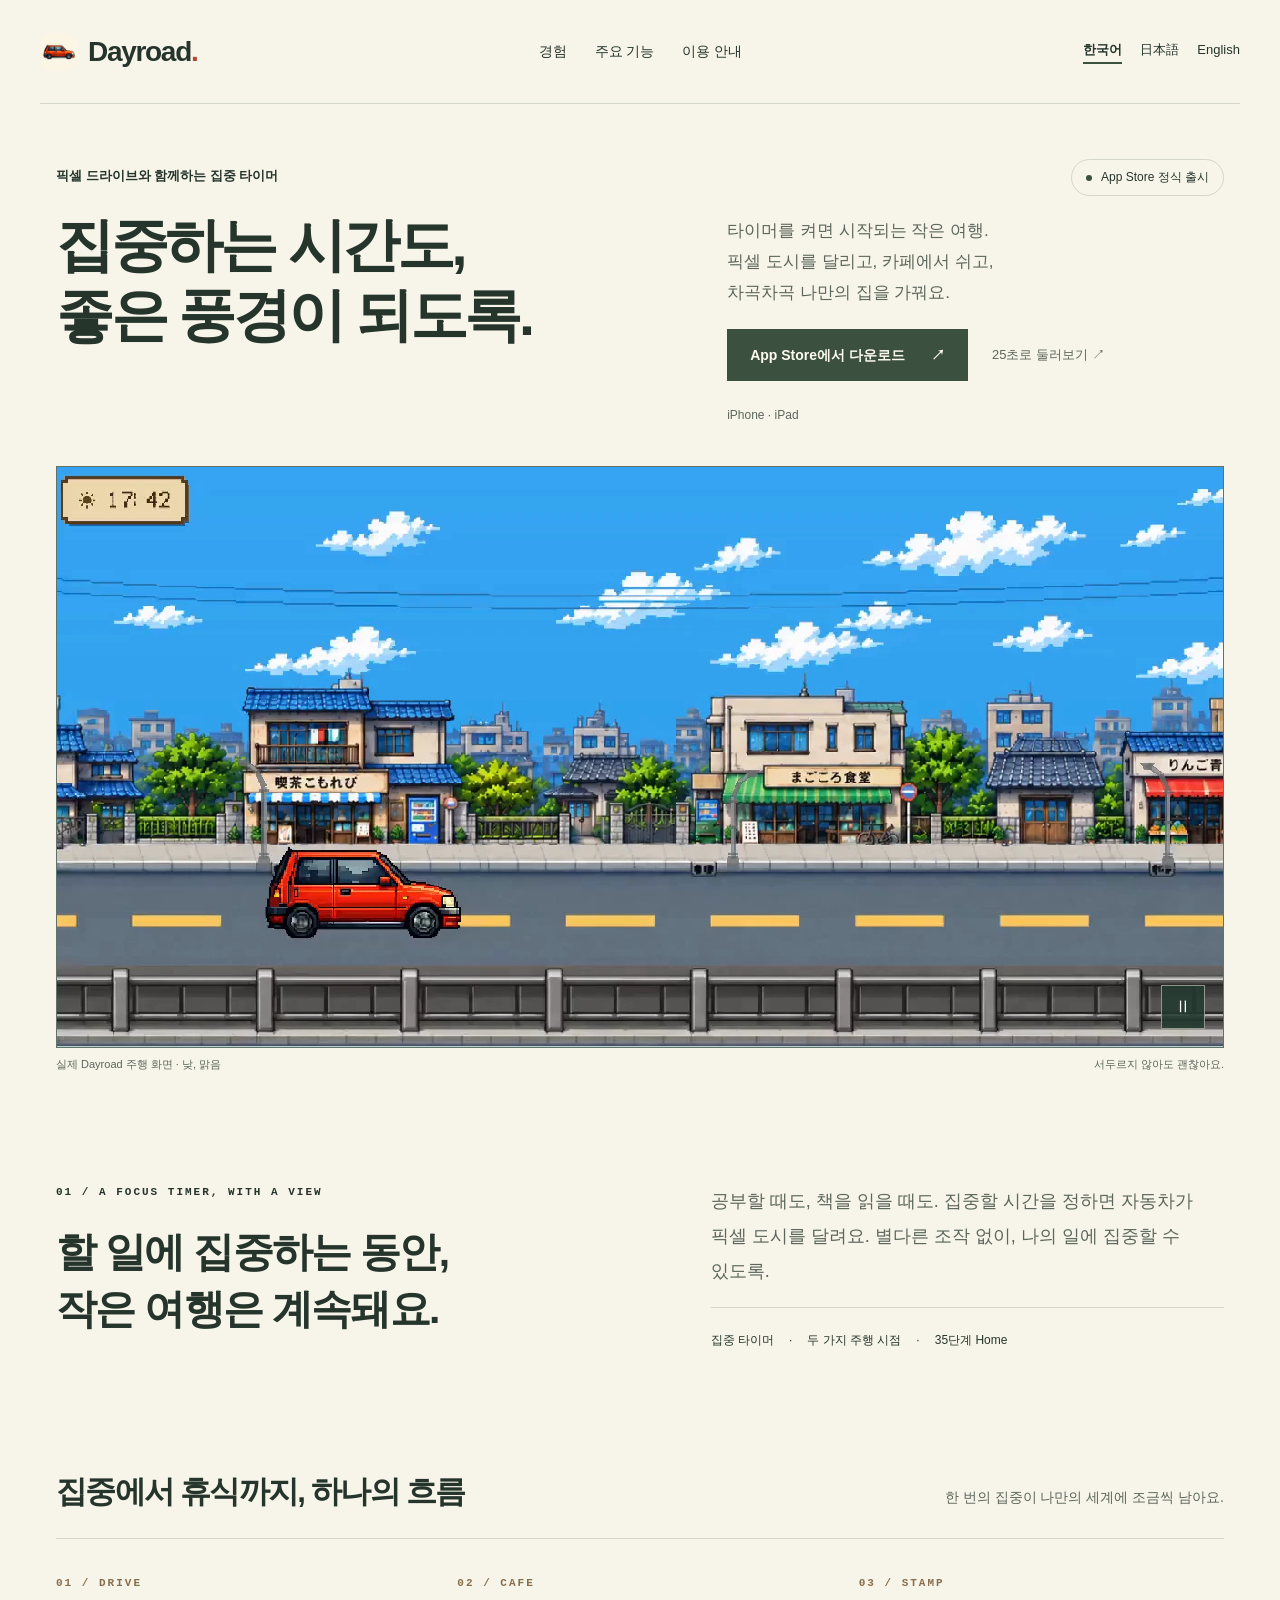
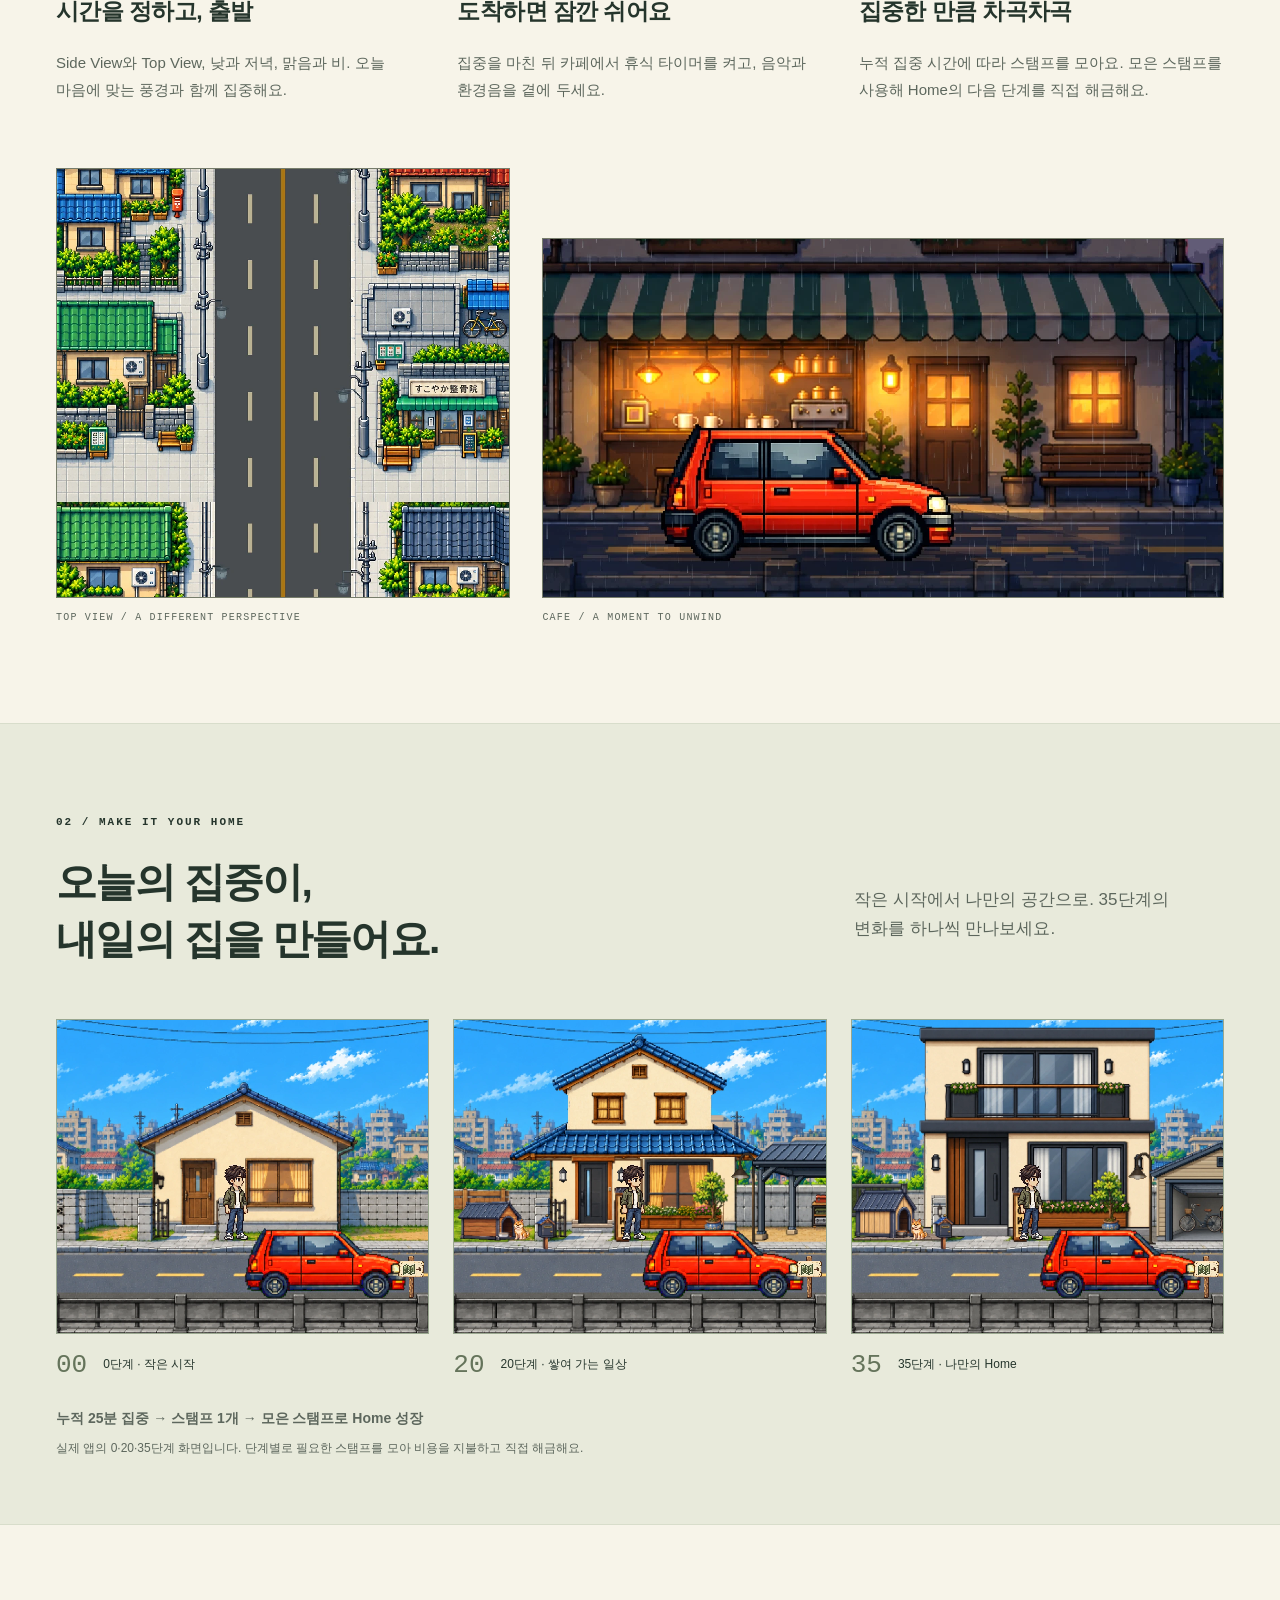
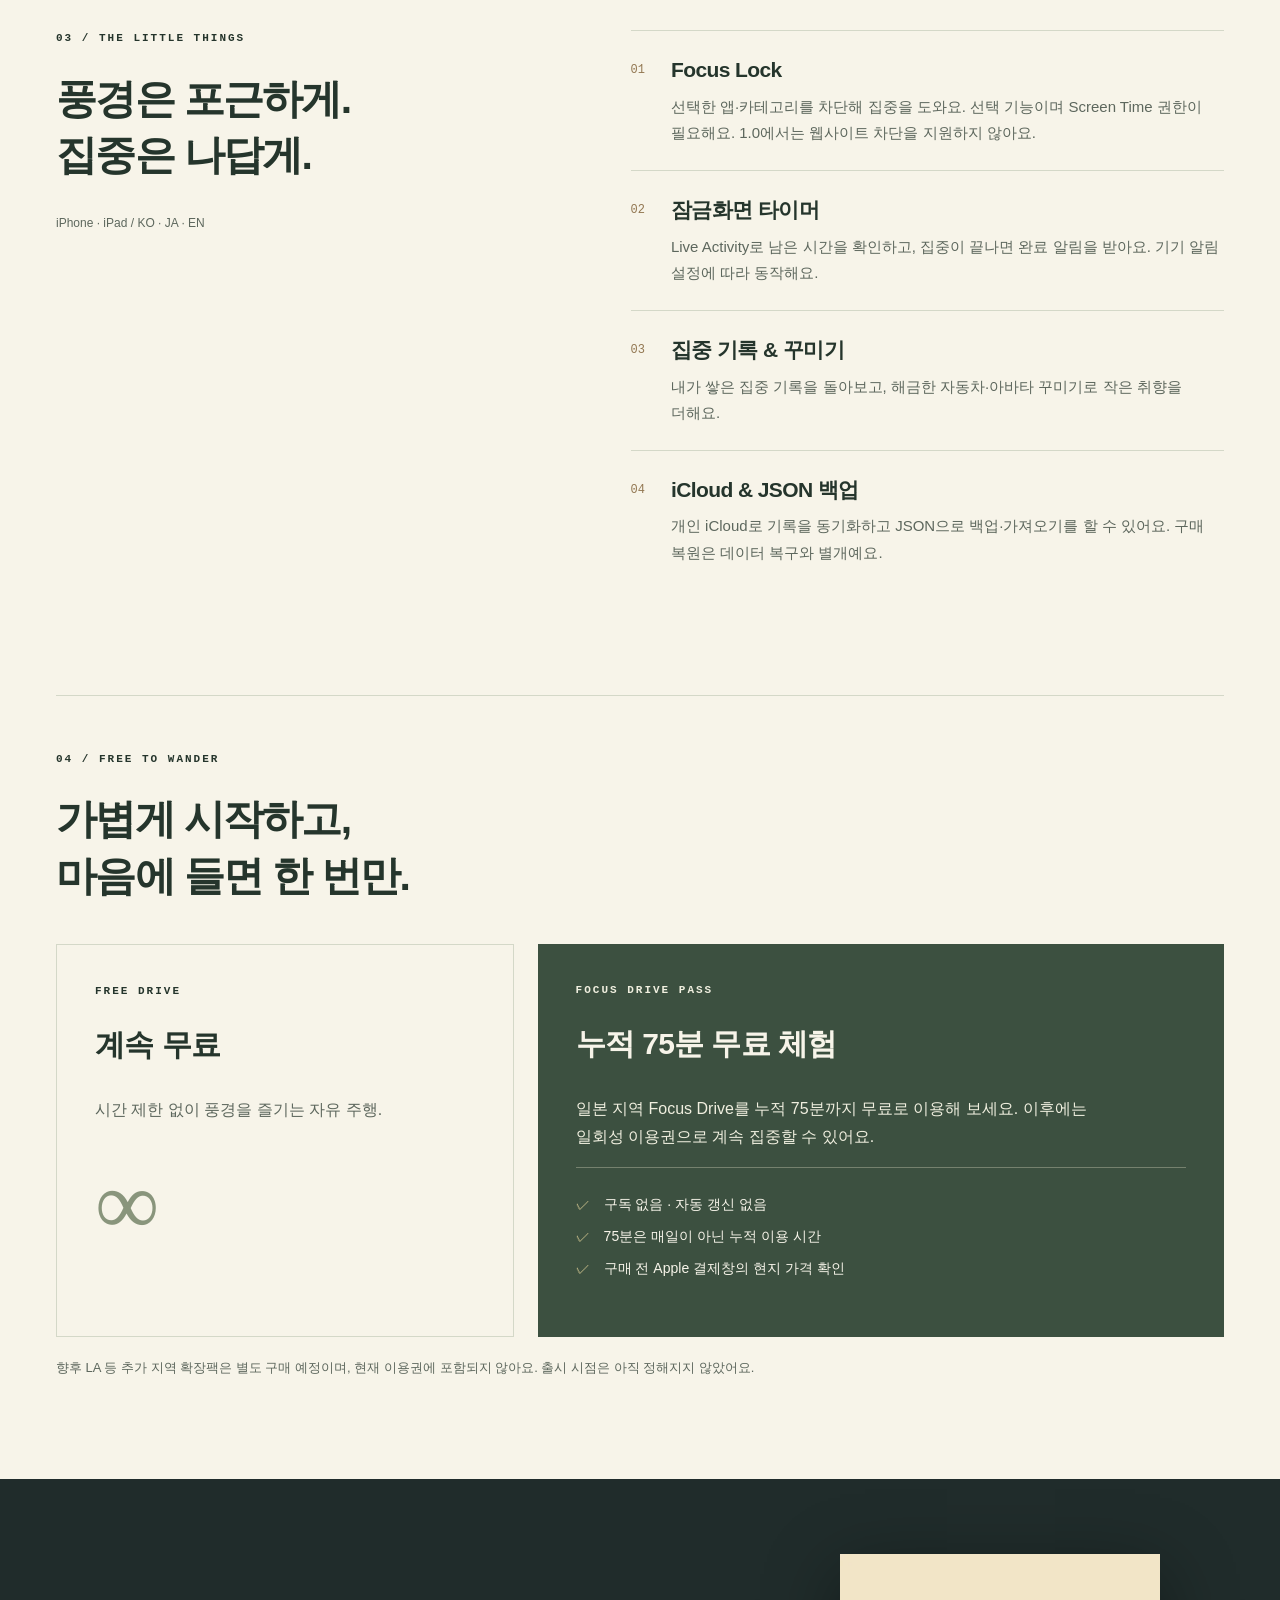
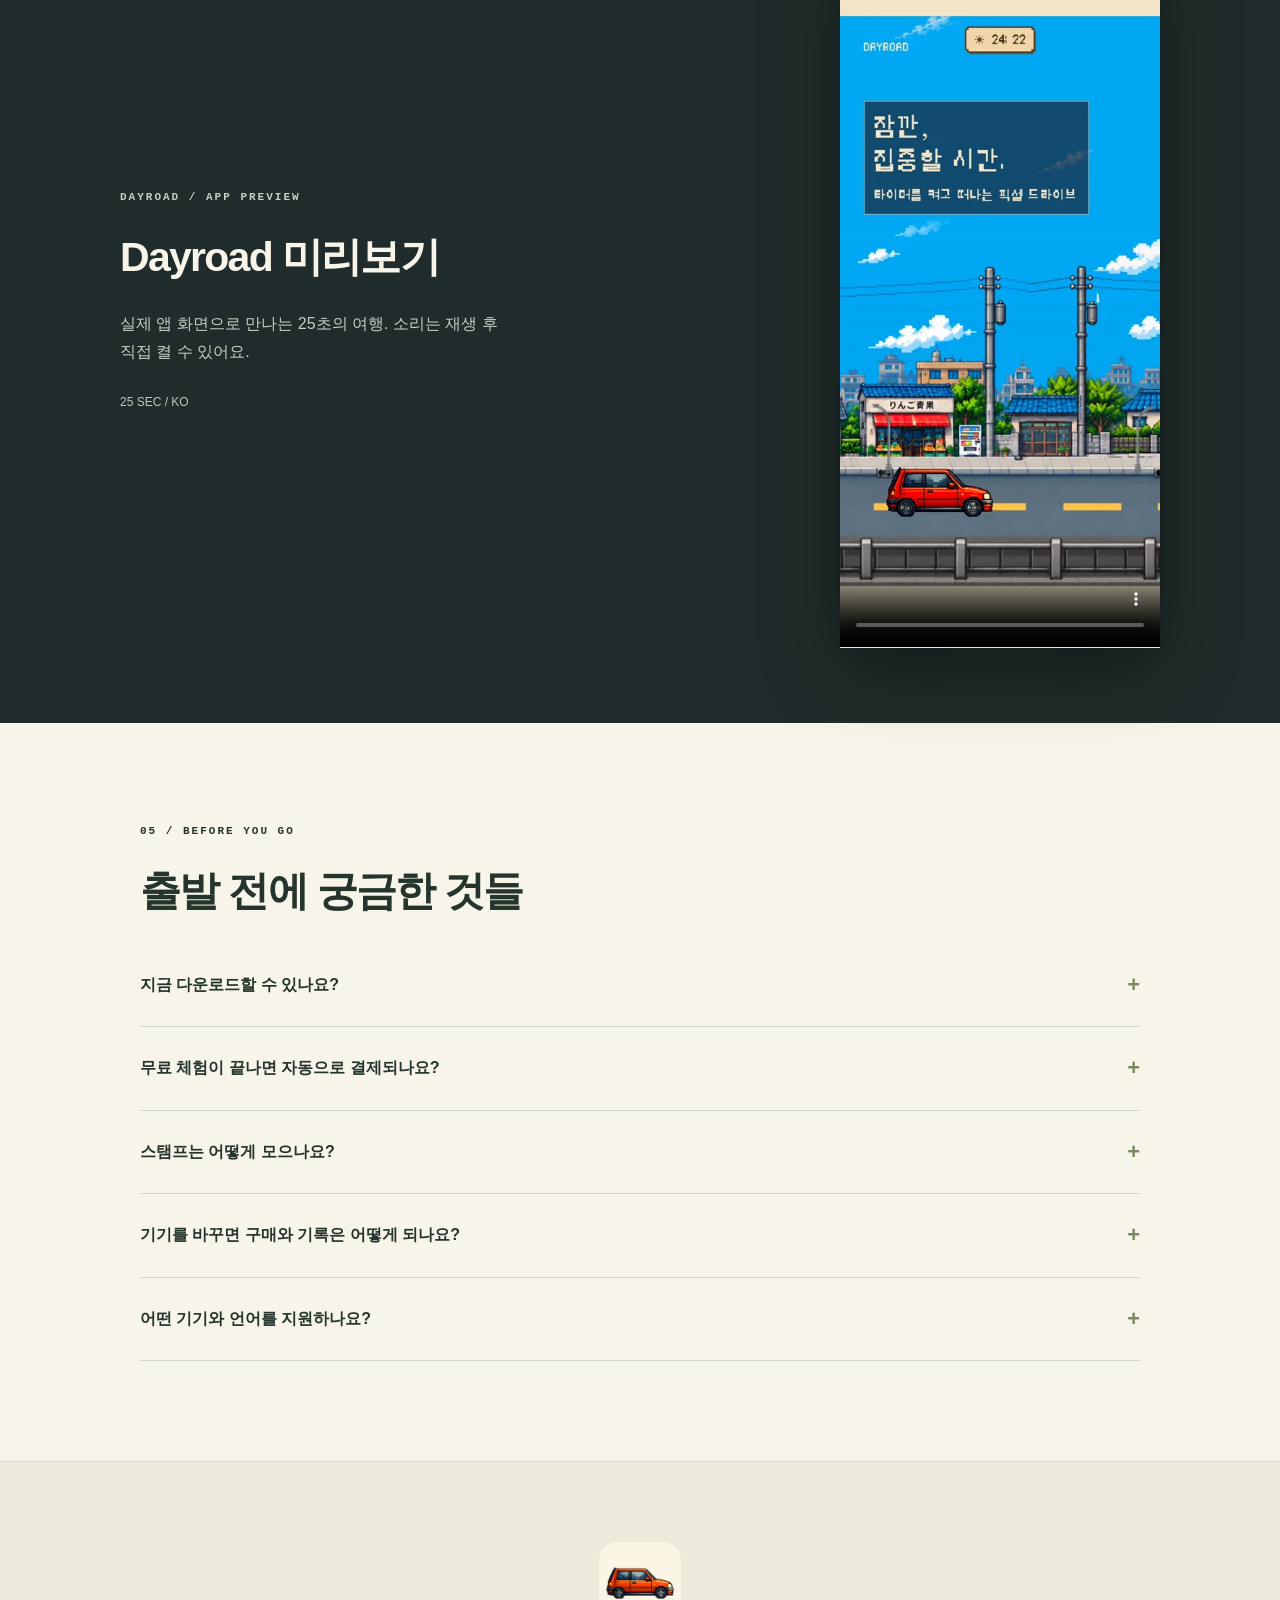
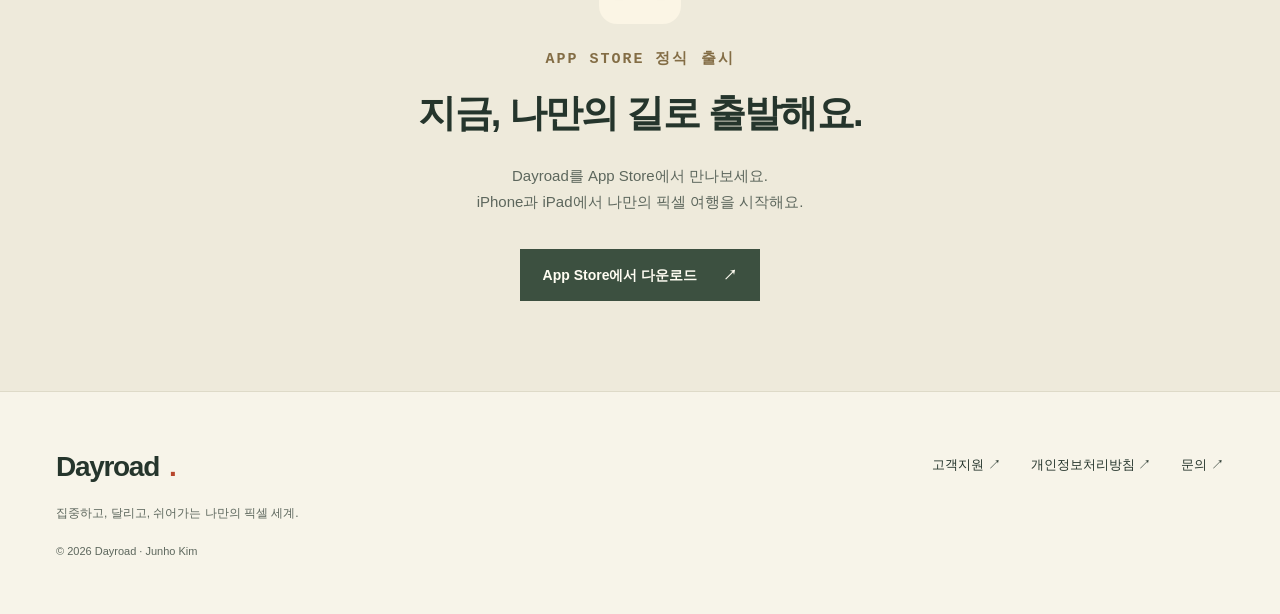
==== commit deff4b88: "Launch Dayroad landing pages with App Store downloads" ====
--- a/index.html
+++ b/index.html
@@ -1,11 +1,11 @@
 <!doctype html>
 <html lang="ko"><head><meta charset="utf-8"><meta name="viewport" content="width=device-width,initial-scale=1">
-<title>Dayroad — 집중하고, 달리고, 쉬어가는 픽셀 세계</title><meta name="description" content="집중 타이머와 픽셀 드라이브, 카페 휴식, 35단계 Home 성장. Free Drive는 무료, Focus Drive는 누적 75분 무료 후 일회성 구매. iOS 출시 준비 중."><meta name="theme-color" content="#f7f4e9"><link rel="canonical" href="https://junhokimapps.github.io/dayroad-support/index.html"><link rel="alternate" hreflang="ko" href="https://junhokimapps.github.io/dayroad-support/index.html"><link rel="alternate" hreflang="ja" href="https://junhokimapps.github.io/dayroad-support/ja-index.html"><link rel="alternate" hreflang="en" href="https://junhokimapps.github.io/dayroad-support/en-index.html"><link rel="alternate" hreflang="x-default" href="https://junhokimapps.github.io/dayroad-support/index.html">
-<meta property="og:type" content="website"><meta property="og:title" content="Dayroad — 집중하고, 달리고, 쉬어가는 픽셀 세계"><meta property="og:description" content="집중 타이머와 픽셀 드라이브, 카페 휴식, 35단계 Home 성장. Free Drive는 무료, Focus Drive는 누적 75분 무료 후 일회성 구매. iOS 출시 준비 중."><meta property="og:url" content="https://junhokimapps.github.io/dayroad-support/index.html"><meta property="og:image" content="https://junhokimapps.github.io/dayroad-support/assets/drive-poster.webp"><meta property="og:site_name" content="Dayroad"><meta property="og:locale" content="ko_KR"><meta name="twitter:card" content="summary_large_image"><link rel="icon" href="icon.png"><link rel="stylesheet" href="landing.css?v=message-2"><script src="landing.js" defer></script>
+<title>Dayroad — 집중하고, 달리고, 쉬어가는 픽셀 세계</title><meta name="description" content="집중 타이머와 픽셀 드라이브, 카페 휴식, 35단계 Home 성장. Free Drive는 무료, Focus Drive는 누적 75분 무료 후 일회성 구매. 지금 App Store에서 다운로드하세요."><meta name="theme-color" content="#f7f4e9"><link rel="canonical" href="https://junhokimapps.github.io/dayroad-support/index.html"><link rel="alternate" hreflang="ko" href="https://junhokimapps.github.io/dayroad-support/index.html"><link rel="alternate" hreflang="ja" href="https://junhokimapps.github.io/dayroad-support/ja-index.html"><link rel="alternate" hreflang="en" href="https://junhokimapps.github.io/dayroad-support/en-index.html"><link rel="alternate" hreflang="x-default" href="https://junhokimapps.github.io/dayroad-support/index.html">
+<meta property="og:type" content="website"><meta property="og:title" content="Dayroad — 집중하고, 달리고, 쉬어가는 픽셀 세계"><meta property="og:description" content="집중 타이머와 픽셀 드라이브, 카페 휴식, 35단계 Home 성장. Free Drive는 무료, Focus Drive는 누적 75분 무료 후 일회성 구매. 지금 App Store에서 다운로드하세요."><meta property="og:url" content="https://junhokimapps.github.io/dayroad-support/index.html"><meta property="og:image" content="https://junhokimapps.github.io/dayroad-support/assets/drive-poster.webp"><meta property="og:site_name" content="Dayroad"><meta property="og:locale" content="ko_KR"><meta name="twitter:card" content="summary_large_image"><link rel="icon" href="icon.png"><link rel="stylesheet" href="landing.css?v=release-20261026"><script src="landing.js" defer></script>
 </head><body><a class="skip" href="#content">본문으로 건너뛰기</a>
 <header class="header"><a class="brand" href="index.html"><img src="icon.png" width="38" height="38" alt=""><span>Dayroad<span class="brand-dot">.</span></span></a><nav class="main-nav" aria-label="Dayroad"><a href="#experience">경험</a><a href="#features">주요 기능</a><a href="#access">이용 안내</a></nav><nav class="languages" aria-label="언어 선택"><a href="index.html" lang="ko" hreflang="ko" aria-current="page" >한국어</a><a href="ja-index.html" lang="ja" hreflang="ja" >日本語</a><a href="en-index.html" lang="en" hreflang="en" >English</a></nav></header>
 <main id="content">
-<section class="hero wrap"><div class="hero-copy"><p class="eyebrow identity">픽셀 드라이브와 함께하는 집중 타이머</p><h1>집중하는 시간도,<br>좋은 풍경이 되도록.</h1><p class="intro">타이머를 켜면 시작되는 작은 여행.<br>픽셀 도시를 달리고, 카페에서 쉬고,<br>차곡차곡 나만의 집을 가꿔요.</p><div class="hero-actions"><a class="button" href="#preview">25초로 둘러보기 <span aria-hidden="true">↗</span></a><span class="soon">iOS · 출시 예정</span></div></div><div class="hero-note"><span class="status"><i aria-hidden="true"></i>App Store 심사 중</span><p>FOCUS / DRIVE / UNWIND</p></div>
+<section class="hero wrap"><div class="hero-copy"><p class="eyebrow identity">픽셀 드라이브와 함께하는 집중 타이머</p><h1>집중하는 시간도,<br>좋은 풍경이 되도록.</h1><p class="intro">타이머를 켜면 시작되는 작은 여행.<br>픽셀 도시를 달리고, 카페에서 쉬고,<br>차곡차곡 나만의 집을 가꿔요.</p><div class="hero-actions"><a class="button" href="https://apps.apple.com/app/id6821862731">App Store에서 다운로드 <span aria-hidden="true">↗</span></a><a class="preview-link" href="#preview">25초로 둘러보기 <span aria-hidden="true">↗</span></a><span class="device-note">iPhone · iPad</span></div></div><div class="hero-note"><span class="status"><i aria-hidden="true"></i>App Store 정식 출시</span><p>FOCUS / DRIVE / UNWIND</p></div>
 <div class="road-frame"><video id="hero-video" width="1280" height="636" muted loop playsinline preload="none" poster="assets/drive-poster.webp" aria-label="실제 Dayroad 주행 화면 · 낮, 맑음"><source data-src="assets/drive-day.mp4" type="video/mp4"></video><button id="motion" type="button" data-play="주행 영상 재생" data-pause="주행 영상 일시정지" aria-label="주행 영상 재생">▶</button></div><div class="image-caption"><span>실제 Dayroad 주행 화면 · 낮, 맑음</span><span>서두르지 않아도 괜찮아요.</span></div></section>
 <section class="intro-section wrap" id="experience"><div><p class="eyebrow">01 / A FOCUS TIMER, WITH A VIEW</p><h2>할 일에 집중하는 동안,<br>작은 여행은 계속돼요.</h2></div><div><p class="body-lg">공부할 때도, 책을 읽을 때도. 집중할 시간을 정하면 자동차가 픽셀 도시를 달려요. 별다른 조작 없이, 나의 일에 집중할 수 있도록.</p><div class="specs"><span>집중 타이머</span><span>두 가지 주행 시점</span><span>35단계 Home</span></div></div></section>
 <section class="journey wrap"><header class="section-head"><h2>집중에서 휴식까지, 하나의 흐름</h2><p>한 번의 집중이 나만의 세계에 조금씩 남아요.</p></header><div class="steps"><article class="step"><span class="eyebrow">01 / DRIVE</span><h3>시간을 정하고, 출발</h3><p>Side View와 Top View, 낮과 저녁, 맑음과 비. 오늘 마음에 맞는 풍경과 함께 집중해요.</p></article><article class="step"><span class="eyebrow">02 / CAFE</span><h3>도착하면 잠깐 쉬어요</h3><p>집중을 마친 뒤 카페에서 휴식 타이머를 켜고, 음악과 환경음을 곁에 두세요.</p></article><article class="step"><span class="eyebrow">03 / STAMP</span><h3>집중한 만큼 차곡차곡</h3><p>누적 집중 시간에 따라 스탬프를 모아요. 모은 스탬프를 사용해 Home의 다음 단계를 직접 해금해요.</p></article></div><div class="scene-pair"><figure class="top-scene"><img src="assets/top.webp" width="1000" height="1500" loading="lazy" alt="픽셀 도시를 위에서 내려다보는 실제 Top View 주행 화면"><figcaption>TOP VIEW / A DIFFERENT PERSPECTIVE</figcaption></figure><figure class="cafe-scene"><img src="assets/cafe.webp" width="1000" height="936" loading="lazy" alt="비 오는 저녁, 빨간 자동차가 도착한 픽셀 카페"><figcaption>CAFE / A MOMENT TO UNWIND</figcaption></figure></div></section>
@@ -13,7 +13,7 @@
 <section class="features wrap" id="features"><div><p class="eyebrow">03 / THE LITTLE THINGS</p><h2>풍경은 포근하게.<br>집중은 나답게.</h2><span class="small">iPhone · iPad / KO · JA · EN</span></div><div class="feature-list"><article><span class="feature-no">01</span><div><h3>Focus Lock</h3><p>선택한 앱·카테고리를 차단해 집중을 도와요. 선택 기능이며 Screen Time 권한이 필요해요. 1.0에서는 웹사이트 차단을 지원하지 않아요.</p></div></article><article><span class="feature-no">02</span><div><h3>잠금화면 타이머</h3><p>Live Activity로 남은 시간을 확인하고, 집중이 끝나면 완료 알림을 받아요. 기기 알림 설정에 따라 동작해요.</p></div></article><article><span class="feature-no">03</span><div><h3>집중 기록 & 꾸미기</h3><p>내가 쌓은 집중 기록을 돌아보고, 해금한 자동차·아바타 꾸미기로 작은 취향을 더해요.</p></div></article><article><span class="feature-no">04</span><div><h3>iCloud & JSON 백업</h3><p>개인 iCloud로 기록을 동기화하고 JSON으로 백업·가져오기를 할 수 있어요. 구매 복원은 데이터 복구와 별개예요.</p></div></article></div></section>
 <section class="access wrap" id="access"><p class="eyebrow">04 / FREE TO WANDER</p><h2>가볍게 시작하고,<br>마음에 들면 한 번만.</h2><div class="pricing"><article><p class="eyebrow">Free Drive</p><h3>계속 무료</h3><p>시간 제한 없이 풍경을 즐기는 자유 주행.</p><span class="price-mark" aria-hidden="true">∞</span></article><article class="pass"><p class="eyebrow">Focus Drive Pass</p><h3>누적 75분 무료 체험</h3><p>일본 지역 Focus Drive를 누적 75분까지 무료로 이용해 보세요. 이후에는 일회성 이용권으로 계속 집중할 수 있어요.</p><ul><li>구독 없음 · 자동 갱신 없음</li><li>75분은 매일이 아닌 누적 이용 시간</li><li>구매 전 Apple 결제창의 현지 가격 확인</li></ul></article></div><p class="expansion">향후 LA 등 추가 지역 확장팩은 별도 구매 예정이며, 현재 이용권에 포함되지 않아요. 출시 시점은 아직 정해지지 않았어요.</p></section>
 <section class="preview-section" id="preview"><div class="wrap preview-grid"><div><p class="eyebrow">DAYROAD / APP PREVIEW</p><h2>Dayroad 미리보기</h2><p>실제 앱 화면으로 만나는 25초의 여행. 소리는 재생 후 직접 켤 수 있어요.</p><p class="small">25 SEC / KO</p></div><video controls muted playsinline preload="none" poster="assets/preview-ko.webp" width="886" height="1920" aria-label="Dayroad 미리보기"><source src="assets/preview-ko.mp4" type="video/mp4"><a href="assets/preview-ko.mp4">MP4</a></video></div></section>
-<section class="faq wrap"><p class="eyebrow">05 / BEFORE YOU GO</p><h2>출발 전에 궁금한 것들</h2><div><details><summary>지금 다운로드할 수 있나요?<span aria-hidden="true">+</span></summary><p>아직은 App Store 심사 중이에요. 2026년 10월 19일 iOS 1.0(6)과 첫 인앱결제를 심사에 제출했으며, 승인·공개 후 설치 링크를 안내할 예정이에요.</p></details><details><summary>무료 체험이 끝나면 자동으로 결제되나요?<span aria-hidden="true">+</span></summary><p>아니요. Focus Drive 이용권은 직접 선택해 구매하는 일회성 상품이에요. 무료 체험이 끝나도 Free Drive는 계속 무료예요.</p></details><details><summary>스탬프는 어떻게 모으나요?<span aria-hidden="true">+</span></summary><p>실제 집중 시간이 누적될 때 스탬프를 얻고, 이를 사용해 Home을 직접 성장시켜요. Free Drive는 집중 보상을 주는 모드가 아니에요.</p></details><details><summary>기기를 바꾸면 구매와 기록은 어떻게 되나요?<span aria-hidden="true">+</span></summary><p>이용권은 구매한 Apple 계정으로 구매 복원을 이용해요. 기록·Stamp·Home은 개인 iCloud 동기화 또는 JSON 백업으로 별도 복구해요. 기존 기록은 먼저 백업해 주세요.</p></details><details><summary>어떤 기기와 언어를 지원하나요?<span aria-hidden="true">+</span></summary><p>iPhone과 iPad에서 한국어·일본어·영어를 지원해요. Focus Lock, Live Activity 등은 지원 기기와 시스템 권한이 필요해요.</p></details></div></section>
-<section class="download" id="download"><img src="icon.png" width="82" height="82" loading="lazy" alt="Dayroad"><p class="eyebrow">App Store 심사 중</p><h2>곧, 나만의 길에서 만나요.</h2><p>Dayroad 1.0은 현재 Apple App Store 심사 중입니다.<br>승인 및 공개 후 이곳에 공식 다운로드 링크를 안내합니다.</p><span class="coming">Coming soon on iOS</span></section></main>
+<section class="faq wrap"><p class="eyebrow">05 / BEFORE YOU GO</p><h2>출발 전에 궁금한 것들</h2><div><details><summary>지금 다운로드할 수 있나요?<span aria-hidden="true">+</span></summary><p>네. Dayroad가 App Store에 정식 출시되었어요. 이 페이지의 다운로드 버튼을 누르면 공식 App Store에서 iPhone과 iPad에 설치할 수 있어요.</p></details><details><summary>무료 체험이 끝나면 자동으로 결제되나요?<span aria-hidden="true">+</span></summary><p>아니요. Focus Drive 이용권은 직접 선택해 구매하는 일회성 상품이에요. 무료 체험이 끝나도 Free Drive는 계속 무료예요.</p></details><details><summary>스탬프는 어떻게 모으나요?<span aria-hidden="true">+</span></summary><p>실제 집중 시간이 누적될 때 스탬프를 얻고, 이를 사용해 Home을 직접 성장시켜요. Free Drive는 집중 보상을 주는 모드가 아니에요.</p></details><details><summary>기기를 바꾸면 구매와 기록은 어떻게 되나요?<span aria-hidden="true">+</span></summary><p>이용권은 구매한 Apple 계정으로 구매 복원을 이용해요. 기록·Stamp·Home은 개인 iCloud 동기화 또는 JSON 백업으로 별도 복구해요. 기존 기록은 먼저 백업해 주세요.</p></details><details><summary>어떤 기기와 언어를 지원하나요?<span aria-hidden="true">+</span></summary><p>iPhone과 iPad에서 한국어·일본어·영어를 지원해요. Focus Lock, Live Activity 등은 지원 기기와 시스템 권한이 필요해요.</p></details></div></section>
+<section class="download" id="download"><img src="icon.png" width="82" height="82" loading="lazy" alt="Dayroad"><p class="eyebrow">App Store 정식 출시</p><h2>지금, 나만의 길로 출발해요.</h2><p>Dayroad를 App Store에서 만나보세요.<br>iPhone과 iPad에서 나만의 픽셀 여행을 시작해요.</p><a class="button" href="https://apps.apple.com/app/id6821862731">App Store에서 다운로드 <span aria-hidden="true">↗</span></a></section></main>
 <footer class="footer wrap"><div><a class="brand" href="index.html">Dayroad<span class="brand-dot">.</span></a><p>집중하고, 달리고, 쉬어가는 나만의 픽셀 세계.</p><small>© 2026 Dayroad · Junho Kim</small></div><nav aria-label="고객지원"><a href="support.html">고객지원 ↗</a><a href="privacy.html">개인정보처리방침 ↗</a><a href="mailto:junhokim.apps@gmail.com">문의 ↗</a></nav></footer>
 </body></html>
--- a/landing.css
+++ b/landing.css
@@ -1,6 +1,6 @@
-:root{--paper:#f7f4e9;--ink:#25352c;--muted:#5d675d;--olive:#3c5040;--line:#d4d8c8;--cream:#e9e5cf;--orange:#b7462c}*{box-sizing:border-box}html{scroll-behavior:smooth;scroll-padding-top:100px}body{margin:0;background:var(--paper);color:var(--ink);font-family:-apple-system,BlinkMacSystemFont,'Segoe UI','Hiragino Kaku Gothic ProN','Yu Gothic','Malgun Gothic',sans-serif;font-size:16px;line-height:1.75;word-break:keep-all}a{color:inherit;text-decoration:none}button{font:inherit}img,video{display:block;max-width:100%}button,a,summary{-webkit-tap-highlight-color:transparent}a:focus-visible,button:focus-visible,summary:focus-visible,video:focus-visible{outline:3px solid #c25331;outline-offset:5px}a:hover{text-decoration:underline;text-underline-offset:5px}.wrap{width:min(1280px,calc(100% - 112px));margin-inline:auto}.header{height:104px;width:min(1440px,calc(100% - 80px));margin:auto;display:flex;align-items:center;justify-content:space-between;gap:24px;border-bottom:1px solid var(--line)}.brand{display:flex;align-items:center;gap:10px;font-size:28px;font-weight:750;letter-spacing:-1.3px}.brand img{border-radius:10px}.brand-dot{color:var(--orange)}.main-nav,.languages{display:flex;gap:28px;font-size:14px}.languages{gap:18px;font-size:13px}.languages [aria-current]{font-weight:750;border-bottom:2px solid var(--olive)}.skip{position:absolute;top:-80px;left:20px;background:var(--ink);color:white;padding:12px 20px;z-index:20}.skip:focus{top:12px}.hero{padding-top:70px;display:grid;grid-template-columns:1fr auto;gap:30px}.eyebrow{font:600 11px/1.5 ui-monospace,SFMono-Regular,Consolas,monospace;letter-spacing:2px;margin:0 0 24px;text-transform:uppercase}h1,h2,h3,p{margin-top:0}h1{font-size:clamp(38px,4.9vw,68px);line-height:1.22;letter-spacing:-3.3px;font-weight:700;margin-bottom:26px}h2{font-size:clamp(29px,3.2vw,44px);letter-spacing:-1.7px;line-height:1.38;font-weight:650;margin-bottom:24px}h3{font-size:23px;line-height:1.4;letter-spacing:-.6px;font-weight:650}.intro{font-size:18px;line-height:1.85;color:var(--muted);margin-bottom:30px}.hero-actions{display:flex;align-items:center;gap:24px;flex-wrap:wrap}.button{display:inline-flex;align-items:center;gap:26px;padding:14px 23px;background:var(--olive);color:#fffdf2;font-size:14px;font-weight:600}.button:hover{background:#263c2d;text-decoration:none}.soon{font-size:12px;color:var(--muted)}.hero-note{align-self:start;text-align:right;padding-top:8px}.status{display:inline-flex;align-items:center;gap:9px;font-size:12px;border:1px solid var(--line);padding:7px 14px;border-radius:30px}.status i{width:6px;height:6px;background:#a87a36;border-radius:100%}.hero-note p{font:10px ui-monospace,monospace;letter-spacing:1px;margin-top:20px;color:var(--muted)}.road-frame{grid-column:1/-1;position:relative;margin-top:18px;background:#b8d4d2;border:1px solid #617369}.road-frame video{width:100%;height:auto;aspect-ratio:1280/636;image-rendering:pixelated}.road-frame button{position:absolute;right:18px;bottom:18px;border:1px solid #f7f4e980;background:#233a30dd;color:#fff;width:44px;height:44px;cursor:pointer;font-size:16px}.image-caption{grid-column:1/-1;display:flex;justify-content:space-between;font-size:11px;color:var(--muted);margin-top:-19px}.intro-section{display:grid;grid-template-columns:1.1fr 1fr;gap:90px;padding-block:110px}.body-lg{font-size:18px;line-height:1.95;color:var(--muted)}.specs{display:flex;gap:15px;flex-wrap:wrap;border-top:1px solid var(--line);padding-top:22px;font-size:12px}.specs span+span:before{content:'·';margin-right:15px}.section-head{display:flex;justify-content:space-between;align-items:baseline;gap:30px}.section-head h2{font-size:31px}.section-head p{color:var(--muted);font-size:14px}.steps{display:grid;grid-template-columns:repeat(3,1fr);gap:36px;padding:28px 0 50px;border-top:1px solid var(--line)}.step .eyebrow{color:#886f4c}.step p{color:var(--muted);font-size:15px}.scene-pair{display:grid;grid-template-columns:1fr 1.5fr;gap:32px;align-items:end;margin-bottom:100px}.scene-pair figure{margin:0}.scene-pair img{width:100%;image-rendering:pixelated;border:1px solid #777d6b}.top-scene img{height:430px;object-fit:cover;object-position:center 70%}.cafe-scene img{height:360px;object-fit:cover;object-position:center 70%}.scene-pair figcaption{font:10px ui-monospace,monospace;letter-spacing:1.2px;margin-top:14px;color:var(--muted)}.growth{background:#e8eadb;padding:90px 0 65px;border-block:1px solid #d8ddcb}.split-heading{display:flex;justify-content:space-between;gap:60px;align-items:center}.split-heading>p{max-width:370px;color:var(--muted);font-size:17px}.homes{display:grid;grid-template-columns:repeat(3,1fr);gap:24px;margin-top:28px}.homes figure{margin:0}.homes img{width:100%;height:auto;aspect-ratio:1.187;image-rendering:pixelated;border:1px solid #99a78f}.homes figcaption{display:flex;align-items:center;gap:16px;font-size:12px;margin-top:16px}.homes figcaption span{font:26px ui-monospace,monospace;color:#65745b}.small{font-size:12px;color:var(--muted);margin:26px 0 0}.features{padding-block:105px;display:grid;grid-template-columns:1fr 1.2fr;gap:80px}.feature-list article{display:flex;gap:26px;padding:24px 0;border-top:1px solid var(--line)}.feature-list h3{font-size:21px;margin-bottom:9px}.feature-list p{font-size:15px;color:var(--muted);margin:0}.feature-no{font:12px ui-monospace,monospace;color:#927752;padding-top:8px}.access{padding:55px 0 100px;border-top:1px solid var(--line)}.pricing{display:grid;grid-template-columns:1fr 1.5fr;gap:24px;margin-top:40px}.pricing article{padding:38px;border:1px solid var(--line);position:relative;overflow:hidden}.pricing h3{font-size:30px}.pricing p{max-width:550px;color:var(--muted)}.pricing .eyebrow{color:var(--ink)}.price-mark{display:block;font-size:90px;line-height:1.1;margin-top:30px;color:#89957c;font-family:serif}.pricing .pass{background:var(--olive);color:var(--paper);border:0}.pass p,.pass .eyebrow{color:#f0efdf}.pass ul{list-style:none;padding:20px 0 0;border-top:1px solid #75816e;font-size:14px;line-height:2.3}.pass li:before{content:'✓';margin-right:14px;color:#d4c790}.expansion{font-size:13px;color:var(--muted);margin:20px 0 0;max-width:850px}.preview-section{background:#202c2b;color:var(--paper);padding:75px 0}.preview-grid{display:grid;grid-template-columns:1fr 320px;gap:90px;align-items:center;max-width:1040px}.preview-grid p{max-width:410px;color:#c4cec3}.preview-grid .small{color:#bcc8b8}.preview-grid video{width:320px;height:auto;box-shadow:0 20px 70px #0006;background:#efe5cc}.faq{padding-block:100px;max-width:1000px}.faq details{border-bottom:1px solid var(--line)}.faq summary{cursor:pointer;padding:22px 0;display:flex;align-items:center;justify-content:space-between;gap:24px;font-weight:600;list-style:none}.faq summary::-webkit-details-marker{display:none}.faq summary span{font-size:22px;color:#7b895e}.faq details[open] summary span{transform:rotate(45deg)}.faq details>p{max-width:800px;color:var(--muted);font-size:15px;padding-bottom:12px}.download{text-align:center;padding:80px 24px 90px;background:#eeeadb;border-block:1px solid #dedac8}.download>img{margin:0 auto 25px;border-radius:18px}.download .eyebrow{margin-bottom:15px;color:#836d45}.download h2{font-size:38px}.download>p{color:var(--muted);font-size:15px}.coming{display:inline-block;background:#dddccb;color:#485544;border:1px solid #b8bfaa;padding:12px 28px;margin-top:18px;font:600 14px ui-monospace,monospace}.footer{padding-block:50px;display:flex;justify-content:space-between;gap:40px}.footer p{font-size:12px;color:var(--muted);margin:12px 0}.footer small{font-size:11px;color:var(--muted)}.footer nav{display:flex;gap:30px;align-items:start;font-size:13px;padding-top:12px}html[lang=ja] h1{font-size:clamp(36px,4.7vw,64px);letter-spacing:-2px}html[lang=en] h1{letter-spacing:-2.7px}html[lang=en] h2{letter-spacing:-1.4px}
+:root{--paper:#f7f4e9;--ink:#25352c;--muted:#5d675d;--olive:#3c5040;--line:#d4d8c8;--cream:#e9e5cf;--orange:#b7462c}*{box-sizing:border-box}html{scroll-behavior:smooth;scroll-padding-top:100px}body{margin:0;background:var(--paper);color:var(--ink);font-family:-apple-system,BlinkMacSystemFont,'Segoe UI','Hiragino Kaku Gothic ProN','Yu Gothic','Malgun Gothic',sans-serif;font-size:16px;line-height:1.75;word-break:keep-all}a{color:inherit;text-decoration:none}button{font:inherit}img,video{display:block;max-width:100%}button,a,summary{-webkit-tap-highlight-color:transparent}a:focus-visible,button:focus-visible,summary:focus-visible,video:focus-visible{outline:3px solid #c25331;outline-offset:5px}a:hover{text-decoration:underline;text-underline-offset:5px}.wrap{width:min(1280px,calc(100% - 112px));margin-inline:auto}.header{height:104px;width:min(1440px,calc(100% - 80px));margin:auto;display:flex;align-items:center;justify-content:space-between;gap:24px;border-bottom:1px solid var(--line)}.brand{display:flex;align-items:center;gap:10px;font-size:28px;font-weight:750;letter-spacing:-1.3px}.brand img{border-radius:10px}.brand-dot{color:var(--orange)}.main-nav,.languages{display:flex;gap:28px;font-size:14px}.languages{gap:18px;font-size:13px}.languages [aria-current]{font-weight:750;border-bottom:2px solid var(--olive)}.skip{position:absolute;top:-80px;left:20px;background:var(--ink);color:white;padding:12px 20px;z-index:20}.skip:focus{top:12px}.hero{padding-top:70px;display:grid;grid-template-columns:1fr auto;gap:30px}.eyebrow{font:600 11px/1.5 ui-monospace,SFMono-Regular,Consolas,monospace;letter-spacing:2px;margin:0 0 24px;text-transform:uppercase}h1,h2,h3,p{margin-top:0}h1{font-size:clamp(38px,4.9vw,68px);line-height:1.22;letter-spacing:-3.3px;font-weight:700;margin-bottom:26px}h2{font-size:clamp(29px,3.2vw,44px);letter-spacing:-1.7px;line-height:1.38;font-weight:650;margin-bottom:24px}h3{font-size:23px;line-height:1.4;letter-spacing:-.6px;font-weight:650}.intro{font-size:18px;line-height:1.85;color:var(--muted);margin-bottom:30px}.hero-actions{display:flex;align-items:center;gap:24px;flex-wrap:wrap}.button{display:inline-flex;align-items:center;gap:26px;padding:14px 23px;background:var(--olive);color:#fffdf2;font-size:14px;font-weight:600}.button:hover{background:#263c2d;text-decoration:none}.device-note{font-size:12px;color:var(--muted)}.hero-note{align-self:start;text-align:right;padding-top:8px}.status{display:inline-flex;align-items:center;gap:9px;font-size:12px;border:1px solid var(--line);padding:7px 14px;border-radius:30px}.status i{width:6px;height:6px;background:var(--olive);border-radius:100%}.hero-note p{font:10px ui-monospace,monospace;letter-spacing:1px;margin-top:20px;color:var(--muted)}.road-frame{grid-column:1/-1;position:relative;margin-top:18px;background:#b8d4d2;border:1px solid #617369}.road-frame video{width:100%;height:auto;aspect-ratio:1280/636;image-rendering:pixelated}.road-frame button{position:absolute;right:18px;bottom:18px;border:1px solid #f7f4e980;background:#233a30dd;color:#fff;width:44px;height:44px;cursor:pointer;font-size:16px}.image-caption{grid-column:1/-1;display:flex;justify-content:space-between;font-size:11px;color:var(--muted);margin-top:-19px}.intro-section{display:grid;grid-template-columns:1.1fr 1fr;gap:90px;padding-block:110px}.body-lg{font-size:18px;line-height:1.95;color:var(--muted)}.specs{display:flex;gap:15px;flex-wrap:wrap;border-top:1px solid var(--line);padding-top:22px;font-size:12px}.specs span+span:before{content:'·';margin-right:15px}.section-head{display:flex;justify-content:space-between;align-items:baseline;gap:30px}.section-head h2{font-size:31px}.section-head p{color:var(--muted);font-size:14px}.steps{display:grid;grid-template-columns:repeat(3,1fr);gap:36px;padding:28px 0 50px;border-top:1px solid var(--line)}.step .eyebrow{color:#886f4c}.step p{color:var(--muted);font-size:15px}.scene-pair{display:grid;grid-template-columns:1fr 1.5fr;gap:32px;align-items:end;margin-bottom:100px}.scene-pair figure{margin:0}.scene-pair img{width:100%;image-rendering:pixelated;border:1px solid #777d6b}.top-scene img{height:430px;object-fit:cover;object-position:center 70%}.cafe-scene img{height:360px;object-fit:cover;object-position:center 70%}.scene-pair figcaption{font:10px ui-monospace,monospace;letter-spacing:1.2px;margin-top:14px;color:var(--muted)}.growth{background:#e8eadb;padding:90px 0 65px;border-block:1px solid #d8ddcb}.split-heading{display:flex;justify-content:space-between;gap:60px;align-items:center}.split-heading>p{max-width:370px;color:var(--muted);font-size:17px}.homes{display:grid;grid-template-columns:repeat(3,1fr);gap:24px;margin-top:28px}.homes figure{margin:0}.homes img{width:100%;height:auto;aspect-ratio:1.187;image-rendering:pixelated;border:1px solid #99a78f}.homes figcaption{display:flex;align-items:center;gap:16px;font-size:12px;margin-top:16px}.homes figcaption span{font:26px ui-monospace,monospace;color:#65745b}.small{font-size:12px;color:var(--muted);margin:26px 0 0}.features{padding-block:105px;display:grid;grid-template-columns:1fr 1.2fr;gap:80px}.feature-list article{display:flex;gap:26px;padding:24px 0;border-top:1px solid var(--line)}.feature-list h3{font-size:21px;margin-bottom:9px}.feature-list p{font-size:15px;color:var(--muted);margin:0}.feature-no{font:12px ui-monospace,monospace;color:#927752;padding-top:8px}.access{padding:55px 0 100px;border-top:1px solid var(--line)}.pricing{display:grid;grid-template-columns:1fr 1.5fr;gap:24px;margin-top:40px}.pricing article{padding:38px;border:1px solid var(--line);position:relative;overflow:hidden}.pricing h3{font-size:30px}.pricing p{max-width:550px;color:var(--muted)}.pricing .eyebrow{color:var(--ink)}.price-mark{display:block;font-size:90px;line-height:1.1;margin-top:30px;color:#89957c;font-family:serif}.pricing .pass{background:var(--olive);color:var(--paper);border:0}.pass p,.pass .eyebrow{color:#f0efdf}.pass ul{list-style:none;padding:20px 0 0;border-top:1px solid #75816e;font-size:14px;line-height:2.3}.pass li:before{content:'✓';margin-right:14px;color:#d4c790}.expansion{font-size:13px;color:var(--muted);margin:20px 0 0;max-width:850px}.preview-section{background:#202c2b;color:var(--paper);padding:75px 0}.preview-grid{display:grid;grid-template-columns:1fr 320px;gap:90px;align-items:center;max-width:1040px}.preview-grid p{max-width:410px;color:#c4cec3}.preview-grid .small{color:#bcc8b8}.preview-grid video{width:320px;height:auto;box-shadow:0 20px 70px #0006;background:#efe5cc}.faq{padding-block:100px;max-width:1000px}.faq details{border-bottom:1px solid var(--line)}.faq summary{cursor:pointer;padding:22px 0;display:flex;align-items:center;justify-content:space-between;gap:24px;font-weight:600;list-style:none}.faq summary::-webkit-details-marker{display:none}.faq summary span{font-size:22px;color:#7b895e}.faq details[open] summary span{transform:rotate(45deg)}.faq details>p{max-width:800px;color:var(--muted);font-size:15px;padding-bottom:12px}.download{text-align:center;padding:80px 24px 90px;background:#eeeadb;border-block:1px solid #dedac8}.download>img{margin:0 auto 25px;border-radius:18px}.download .eyebrow{margin-bottom:15px;color:#836d45}.download h2{font-size:38px}.download>p{color:var(--muted);font-size:15px}.download>.button{margin-top:18px}.footer{padding-block:50px;display:flex;justify-content:space-between;gap:40px}.footer p{font-size:12px;color:var(--muted);margin:12px 0}.footer small{font-size:11px;color:var(--muted)}.footer nav{display:flex;gap:30px;align-items:start;font-size:13px;padding-top:12px}html[lang=ja] h1{font-size:clamp(36px,4.7vw,64px);letter-spacing:-2px}html[lang=en] h1{letter-spacing:-2.7px}html[lang=en] h2{letter-spacing:-1.4px}
 @media(min-width:1500px){.hero{padding-top:85px}}@media(max-width:1000px){.wrap{width:calc(100% - 64px)}.header{width:calc(100% - 48px)}.main-nav{display:none}.hero-note{display:none}.hero{grid-template-columns:1fr}.intro-section,.features{gap:40px}.scene-pair{gap:20px}.section-head{display:block}.split-heading{gap:30px}.homes{gap:14px}.preview-grid{gap:40px}.footer nav{flex-direction:column;gap:12px}}
-@media(max-width:640px){body{word-break:normal;overflow-wrap:break-word}.wrap{width:calc(100% - 40px)}.header{height:80px;width:calc(100% - 32px);gap:12px}.brand{font-size:23px;gap:7px}.brand img{width:31px;height:31px}.languages{font-size:11px;gap:11px}.hero{padding-top:42px;gap:25px}h1,html[lang=ja] h1{font-size:37px;letter-spacing:-1.9px;line-height:1.3}html[lang=en] h1{font-size:40px;letter-spacing:-1.8px}.eyebrow{font-size:9px;letter-spacing:1.3px;margin-bottom:20px}.intro{font-size:16px;line-height:1.85}.hero-actions{gap:14px}.button{font-size:12px;padding:13px 17px;gap:18px}.soon{font-size:11px}.road-frame{margin-top:5px;grid-column:auto}.road-frame video{aspect-ratio:1280/636}.road-frame button{right:8px;bottom:8px;width:36px;height:36px}.image-caption{font-size:9px;margin-top:-13px;gap:12px}.image-caption span:last-child{display:none}.intro-section{display:block;padding-block:60px}.intro-section h2{margin-bottom:24px}h2{font-size:29px;letter-spacing:-1.1px}.body-lg{font-size:16px}.specs{gap:10px;font-size:10px}.specs span+span:before{margin-right:10px}.section-head h2{font-size:27px}.section-head p{font-size:14px}.steps{grid-template-columns:1fr;gap:20px;padding-bottom:24px}.step h3{font-size:21px;margin-bottom:10px}.step .eyebrow{margin-bottom:12px}.step p{margin-bottom:0}.scene-pair{grid-template-columns:1fr 1.25fr;gap:12px;margin-bottom:60px}.top-scene img{height:245px}.cafe-scene img{height:195px}.scene-pair figcaption{font-size:8px;letter-spacing:.4px;line-height:1.6}.growth{padding:55px 0 40px}.split-heading{display:block}.split-heading>p{font-size:15px}.homes{grid-template-columns:1fr;gap:26px;max-width:440px}.homes figure{width:88%}.homes figure:nth-child(2){justify-self:end}.homes figcaption{font-size:11px;gap:12px;margin-top:10px}.homes figcaption span{font-size:23px}.small{font-size:11px}.features{display:block;padding-block:60px}.feature-list{margin-top:30px}.feature-list article{gap:18px;padding:22px 0}.feature-list p{font-size:14px}.access{padding:40px 0 60px}.pricing{grid-template-columns:1fr;gap:18px;margin-top:28px}.pricing article{padding:27px}.pricing h3{font-size:26px}.pricing p{font-size:14px}.pricing .price-mark{position:absolute;right:28px;top:20px;font-size:60px;margin:0;opacity:.3}.pass ul{font-size:12px}.expansion{font-size:12px}.preview-section{padding:50px 0}.preview-grid{grid-template-columns:1fr;gap:30px}.preview-grid>div{text-align:center}.preview-grid p{margin-inline:auto;font-size:14px}.preview-grid video{width:min(300px,100%);margin:auto}.faq{padding-block:60px}.faq summary{font-size:15px;line-height:1.6;padding:20px 0}.faq details>p{font-size:14px}.download{padding:55px 20px}.download h2{font-size:28px}.download>p{font-size:14px}.footer{display:block;padding-block:35px}.footer nav{flex-direction:row;flex-wrap:wrap;gap:18px;margin-top:20px;font-size:12px}}
+@media(max-width:640px){body{word-break:normal;overflow-wrap:break-word}.wrap{width:calc(100% - 40px)}.header{height:80px;width:calc(100% - 32px);gap:12px}.brand{font-size:23px;gap:7px}.brand img{width:31px;height:31px}.languages{font-size:11px;gap:11px}.hero{padding-top:42px;gap:25px}h1,html[lang=ja] h1{font-size:37px;letter-spacing:-1.9px;line-height:1.3}html[lang=en] h1{font-size:40px;letter-spacing:-1.8px}.eyebrow{font-size:9px;letter-spacing:1.3px;margin-bottom:20px}.intro{font-size:16px;line-height:1.85}.hero-actions{gap:14px}.button{font-size:12px;padding:13px 17px;gap:18px}.device-note{font-size:11px}.road-frame{margin-top:5px;grid-column:auto}.road-frame video{aspect-ratio:1280/636}.road-frame button{right:8px;bottom:8px;width:36px;height:36px}.image-caption{font-size:9px;margin-top:-13px;gap:12px}.image-caption span:last-child{display:none}.intro-section{display:block;padding-block:60px}.intro-section h2{margin-bottom:24px}h2{font-size:29px;letter-spacing:-1.1px}.body-lg{font-size:16px}.specs{gap:10px;font-size:10px}.specs span+span:before{margin-right:10px}.section-head h2{font-size:27px}.section-head p{font-size:14px}.steps{grid-template-columns:1fr;gap:20px;padding-bottom:24px}.step h3{font-size:21px;margin-bottom:10px}.step .eyebrow{margin-bottom:12px}.step p{margin-bottom:0}.scene-pair{grid-template-columns:1fr 1.25fr;gap:12px;margin-bottom:60px}.top-scene img{height:245px}.cafe-scene img{height:195px}.scene-pair figcaption{font-size:8px;letter-spacing:.4px;line-height:1.6}.growth{padding:55px 0 40px}.split-heading{display:block}.split-heading>p{font-size:15px}.homes{grid-template-columns:1fr;gap:26px;max-width:440px}.homes figure{width:88%}.homes figure:nth-child(2){justify-self:end}.homes figcaption{font-size:11px;gap:12px;margin-top:10px}.homes figcaption span{font-size:23px}.small{font-size:11px}.features{display:block;padding-block:60px}.feature-list{margin-top:30px}.feature-list article{gap:18px;padding:22px 0}.feature-list p{font-size:14px}.access{padding:40px 0 60px}.pricing{grid-template-columns:1fr;gap:18px;margin-top:28px}.pricing article{padding:27px}.pricing h3{font-size:26px}.pricing p{font-size:14px}.pricing .price-mark{position:absolute;right:28px;top:20px;font-size:60px;margin:0;opacity:.3}.pass ul{font-size:12px}.expansion{font-size:12px}.preview-section{padding:50px 0}.preview-grid{grid-template-columns:1fr;gap:30px}.preview-grid>div{text-align:center}.preview-grid p{margin-inline:auto;font-size:14px}.preview-grid video{width:min(300px,100%);margin:auto}.faq{padding-block:60px}.faq summary{font-size:15px;line-height:1.6;padding:20px 0}.faq details>p{font-size:14px}.download{padding:55px 20px}.download h2{font-size:28px}.download>p{font-size:14px}.footer{display:block;padding-block:35px}.footer nav{flex-direction:row;flex-wrap:wrap;gap:18px;margin-top:20px;font-size:12px}}
 @media(prefers-reduced-motion:reduce){html{scroll-behavior:auto}*{transition:none!important}}
 @media(max-width:1000px){.hero-note{display:block;grid-row:1;text-align:left;padding:0}.hero-note p{display:none}.hero-note .status{font-size:11px;padding:5px 12px}.hero-copy{grid-row:2}}
 @media(min-width:1001px){.hero{position:relative;padding-top:62px;gap:26px}.hero-copy{grid-column:1/-1;display:grid;grid-template-columns:1.2fr 1fr;column-gap:75px}.hero-copy>.eyebrow{grid-column:1/-1}.hero-copy h1{grid-column:1;grid-row:2/4;font-size:clamp(42px,4.5vw,64px);margin-bottom:0}.hero-copy .intro{grid-column:2;grid-row:2;font-size:17px;margin-bottom:20px;padding-top:5px}.hero-actions{grid-column:2;grid-row:3}.hero-note{position:absolute;right:0;top:47px}.hero-note p{display:none}.road-frame{margin-top:14px}}
@@ -8,3 +8,10 @@
 /* Two approved message refinements; keep the existing section layout. */
 .hero-copy>.identity{font-family:inherit;font-size:13px;line-height:1.5;letter-spacing:0;text-transform:none}
 .growth-flow{display:block;font-size:14px;font-weight:600;margin-bottom:8px}
+
+/* Keep the preview secondary to the App Store download. */
+.preview-link{font-size:13px;color:var(--muted);text-underline-offset:5px}
+.hero-actions>.device-note{flex-basis:100%}
+@media(max-width:640px){.preview-link{font-size:12px}}
+/* Allow CJK text to wrap within the existing tablet columns. */
+@media(min-width:641px) and (max-width:1000px){body{word-break:normal;overflow-wrap:break-word}}
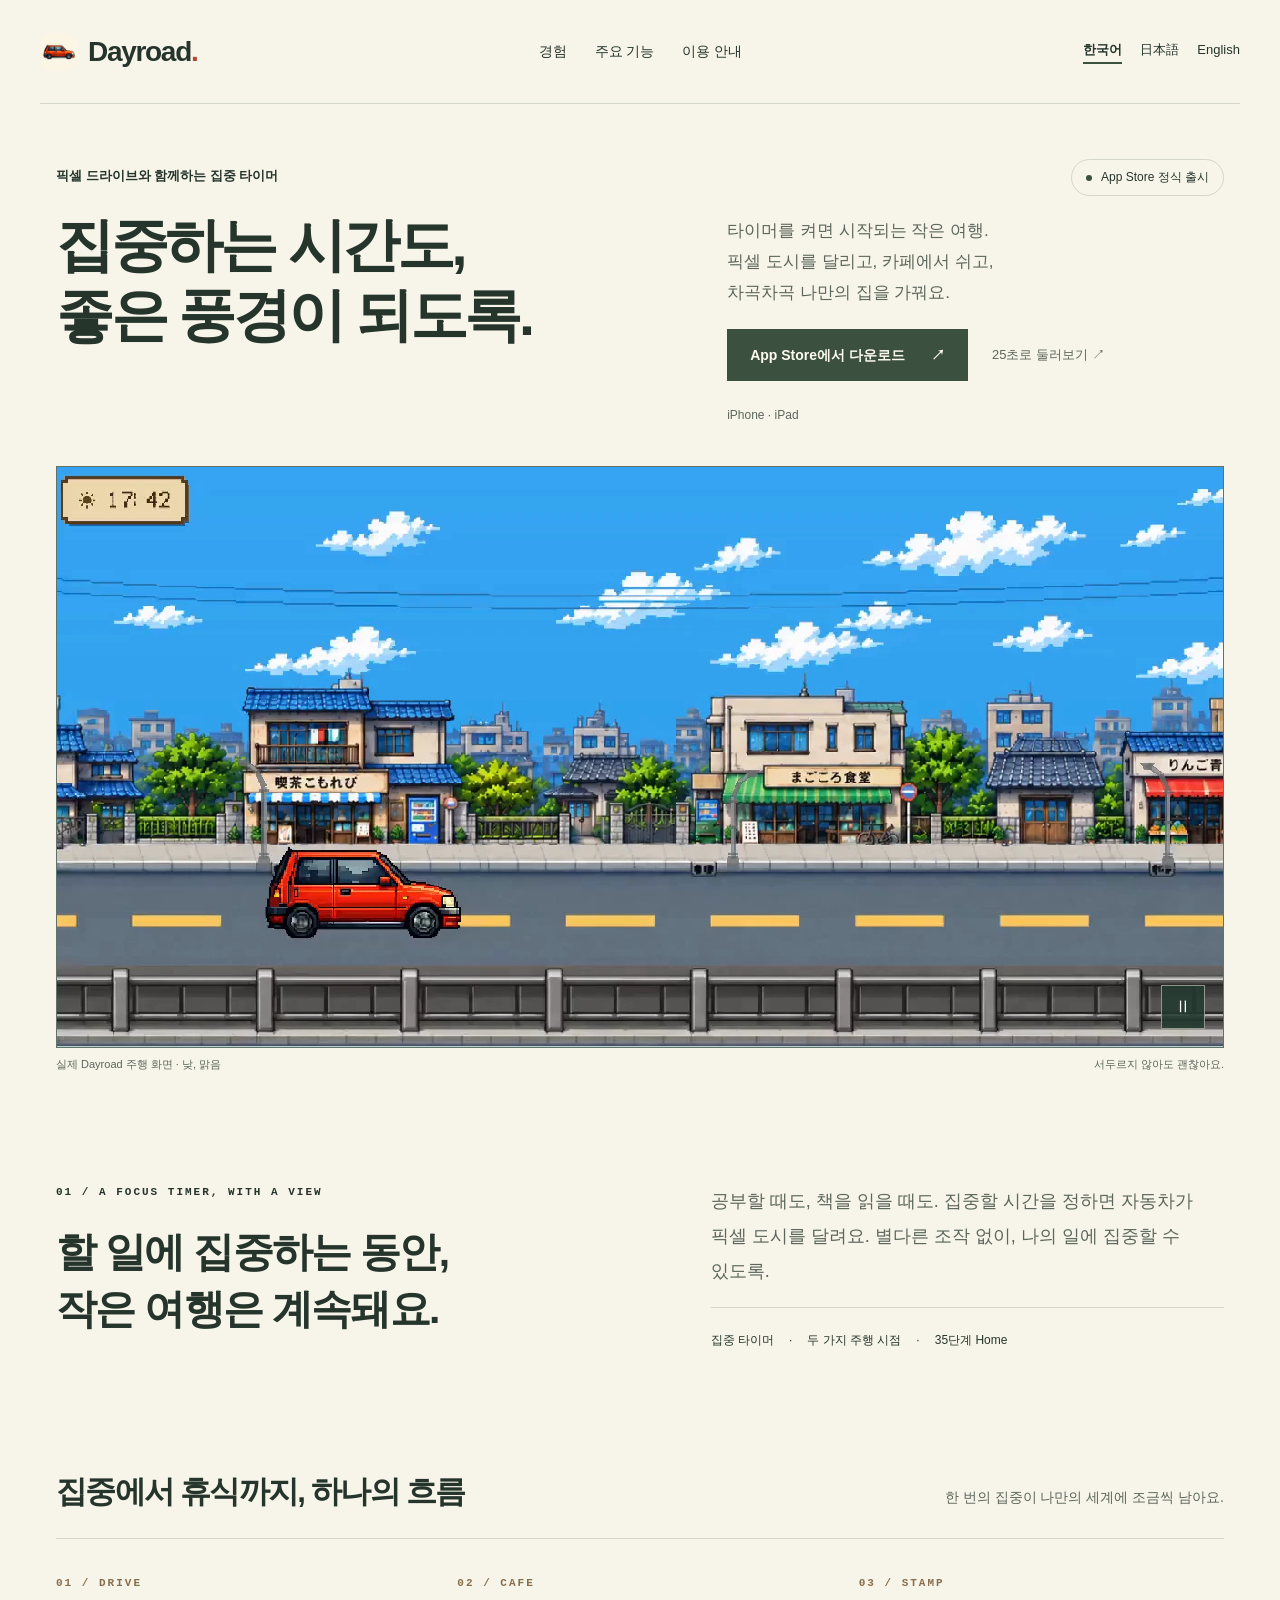
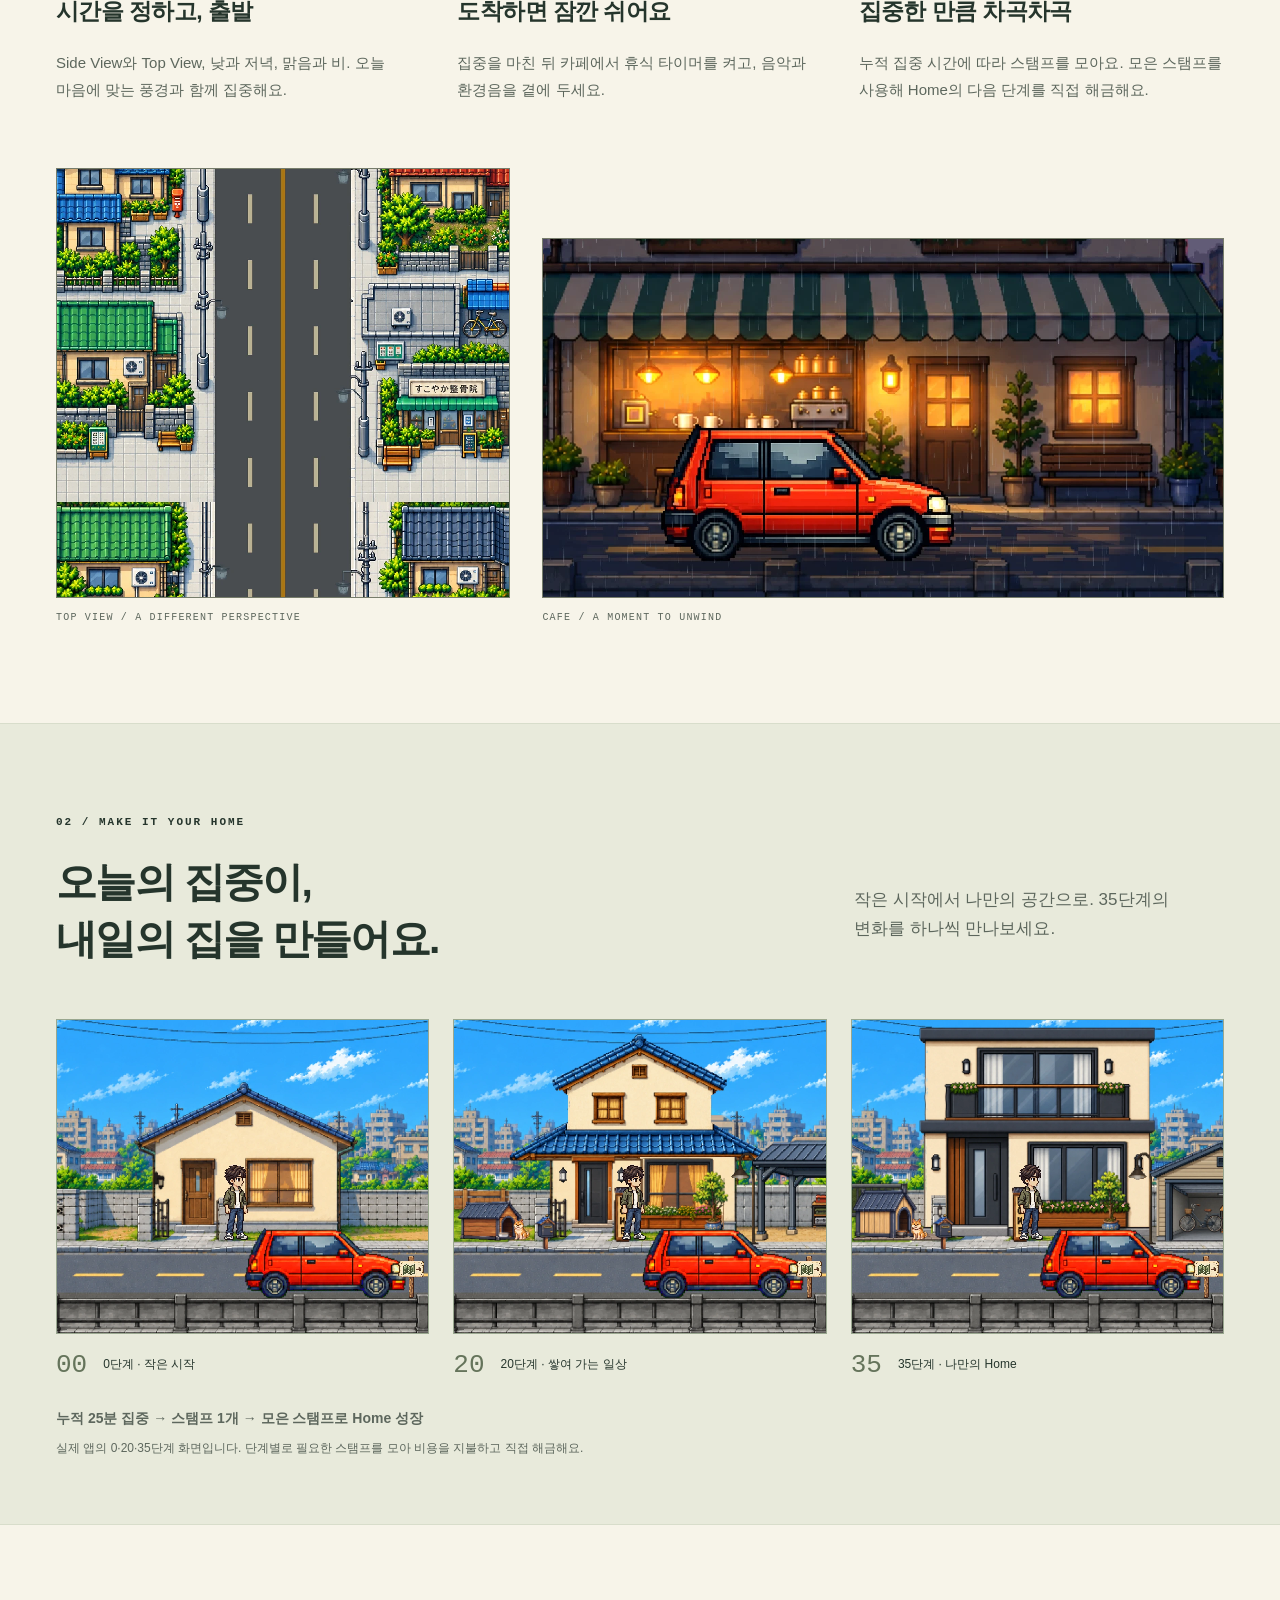
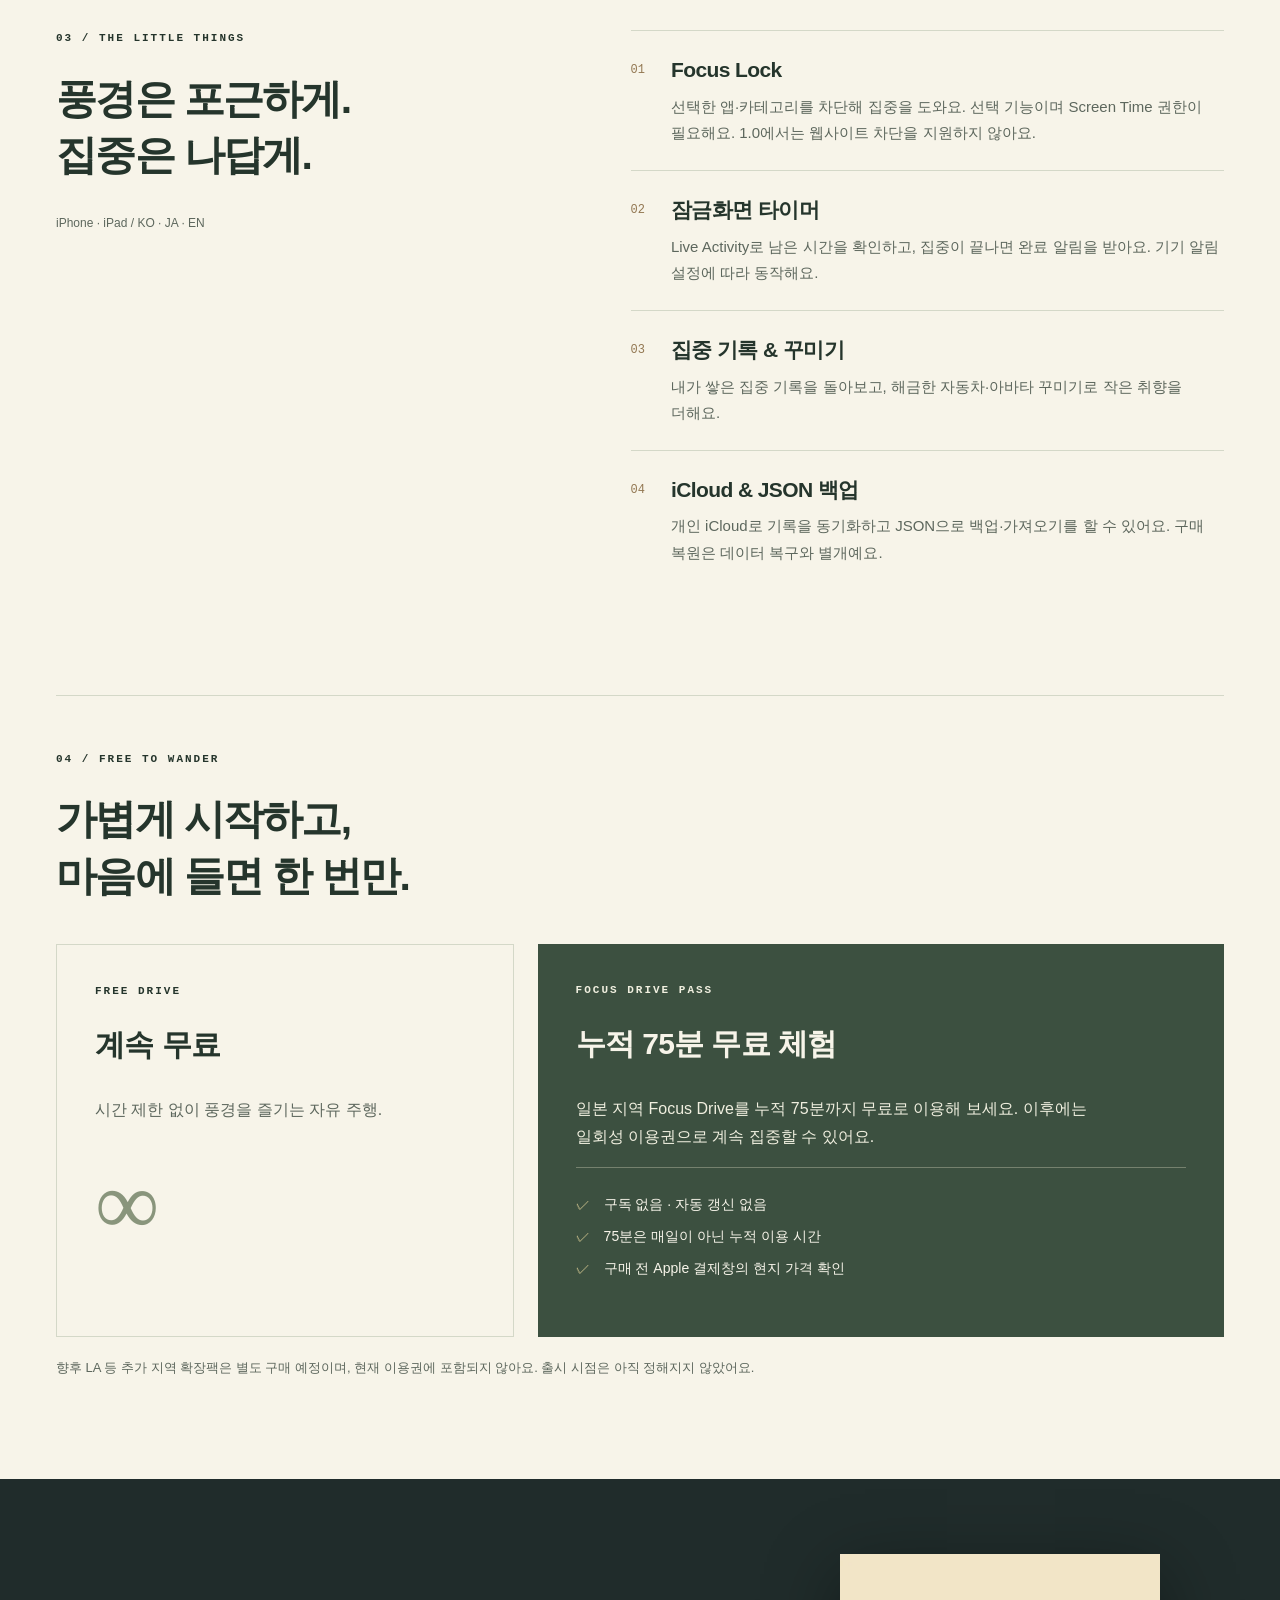
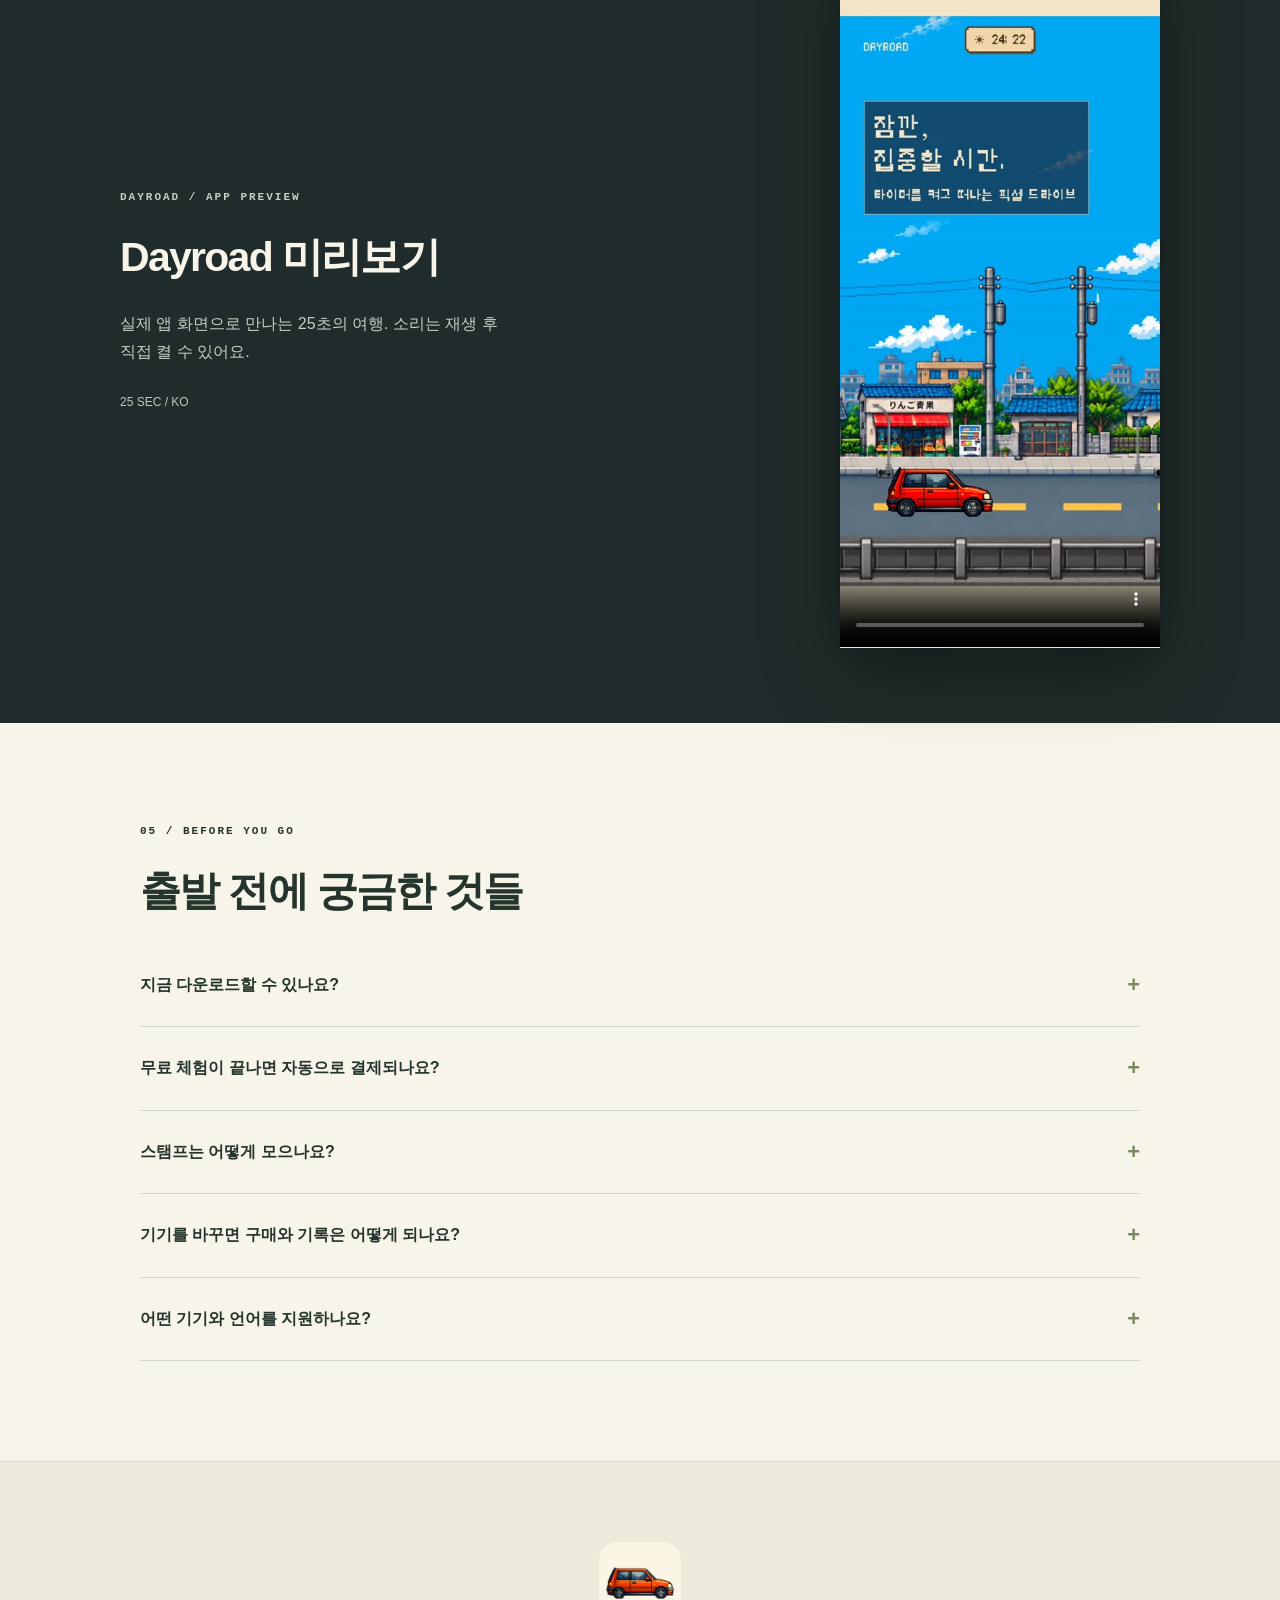
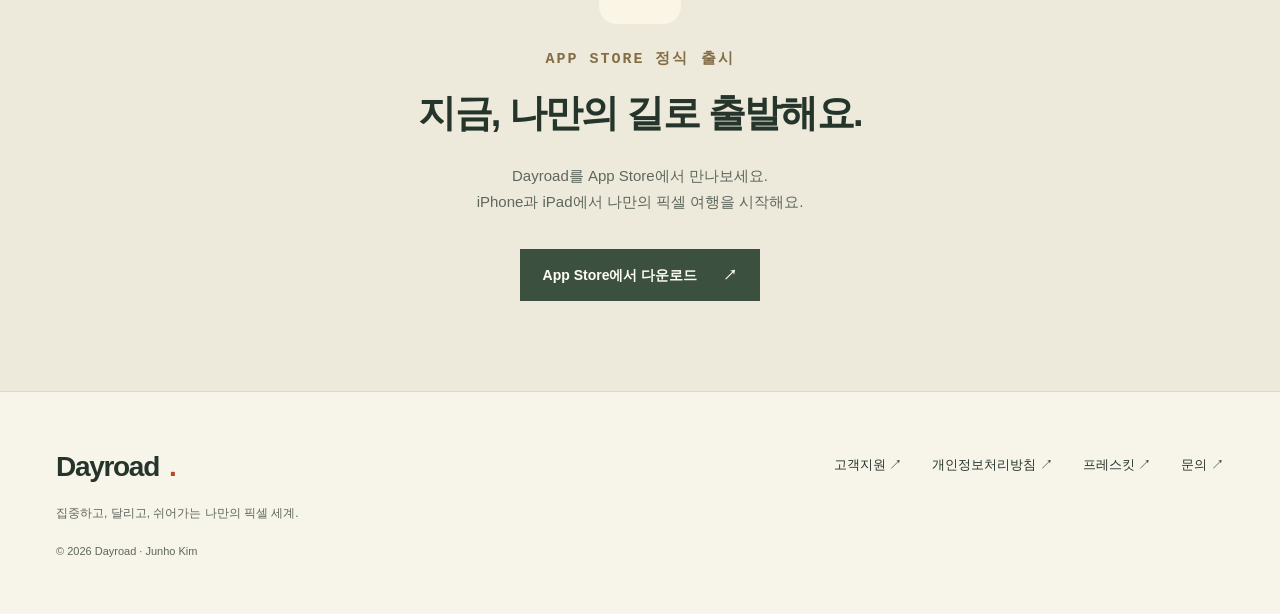
==== commit 2ff0a409: "Publish localized Dayroad press kit V2" ====
--- a/index.html
+++ b/index.html
@@ -15,5 +15,5 @@
 <section class="preview-section" id="preview"><div class="wrap preview-grid"><div><p class="eyebrow">DAYROAD / APP PREVIEW</p><h2>Dayroad 미리보기</h2><p>실제 앱 화면으로 만나는 25초의 여행. 소리는 재생 후 직접 켤 수 있어요.</p><p class="small">25 SEC / KO</p></div><video controls muted playsinline preload="none" poster="assets/preview-ko.webp" width="886" height="1920" aria-label="Dayroad 미리보기"><source src="assets/preview-ko.mp4" type="video/mp4"><a href="assets/preview-ko.mp4">MP4</a></video></div></section>
 <section class="faq wrap"><p class="eyebrow">05 / BEFORE YOU GO</p><h2>출발 전에 궁금한 것들</h2><div><details><summary>지금 다운로드할 수 있나요?<span aria-hidden="true">+</span></summary><p>네. Dayroad가 App Store에 정식 출시되었어요. 이 페이지의 다운로드 버튼을 누르면 공식 App Store에서 iPhone과 iPad에 설치할 수 있어요.</p></details><details><summary>무료 체험이 끝나면 자동으로 결제되나요?<span aria-hidden="true">+</span></summary><p>아니요. Focus Drive 이용권은 직접 선택해 구매하는 일회성 상품이에요. 무료 체험이 끝나도 Free Drive는 계속 무료예요.</p></details><details><summary>스탬프는 어떻게 모으나요?<span aria-hidden="true">+</span></summary><p>실제 집중 시간이 누적될 때 스탬프를 얻고, 이를 사용해 Home을 직접 성장시켜요. Free Drive는 집중 보상을 주는 모드가 아니에요.</p></details><details><summary>기기를 바꾸면 구매와 기록은 어떻게 되나요?<span aria-hidden="true">+</span></summary><p>이용권은 구매한 Apple 계정으로 구매 복원을 이용해요. 기록·Stamp·Home은 개인 iCloud 동기화 또는 JSON 백업으로 별도 복구해요. 기존 기록은 먼저 백업해 주세요.</p></details><details><summary>어떤 기기와 언어를 지원하나요?<span aria-hidden="true">+</span></summary><p>iPhone과 iPad에서 한국어·일본어·영어를 지원해요. Focus Lock, Live Activity 등은 지원 기기와 시스템 권한이 필요해요.</p></details></div></section>
 <section class="download" id="download"><img src="icon.png" width="82" height="82" loading="lazy" alt="Dayroad"><p class="eyebrow">App Store 정식 출시</p><h2>지금, 나만의 길로 출발해요.</h2><p>Dayroad를 App Store에서 만나보세요.<br>iPhone과 iPad에서 나만의 픽셀 여행을 시작해요.</p><a class="button" href="https://apps.apple.com/app/id6821862731">App Store에서 다운로드 <span aria-hidden="true">↗</span></a></section></main>
-<footer class="footer wrap"><div><a class="brand" href="index.html">Dayroad<span class="brand-dot">.</span></a><p>집중하고, 달리고, 쉬어가는 나만의 픽셀 세계.</p><small>© 2026 Dayroad · Junho Kim</small></div><nav aria-label="고객지원"><a href="support.html">고객지원 ↗</a><a href="privacy.html">개인정보처리방침 ↗</a><a href="mailto:junhokim.apps@gmail.com">문의 ↗</a></nav></footer>
+<footer class="footer wrap"><div><a class="brand" href="index.html">Dayroad<span class="brand-dot">.</span></a><p>집중하고, 달리고, 쉬어가는 나만의 픽셀 세계.</p><small>© 2026 Dayroad · Junho Kim</small></div><nav aria-label="고객지원"><a href="support.html">고객지원 ↗</a><a href="privacy.html">개인정보처리방침 ↗</a><a href="presskit/index.html">프레스킷 ↗</a><a href="mailto:junhokim.apps@gmail.com">문의 ↗</a></nav></footer>
 </body></html>
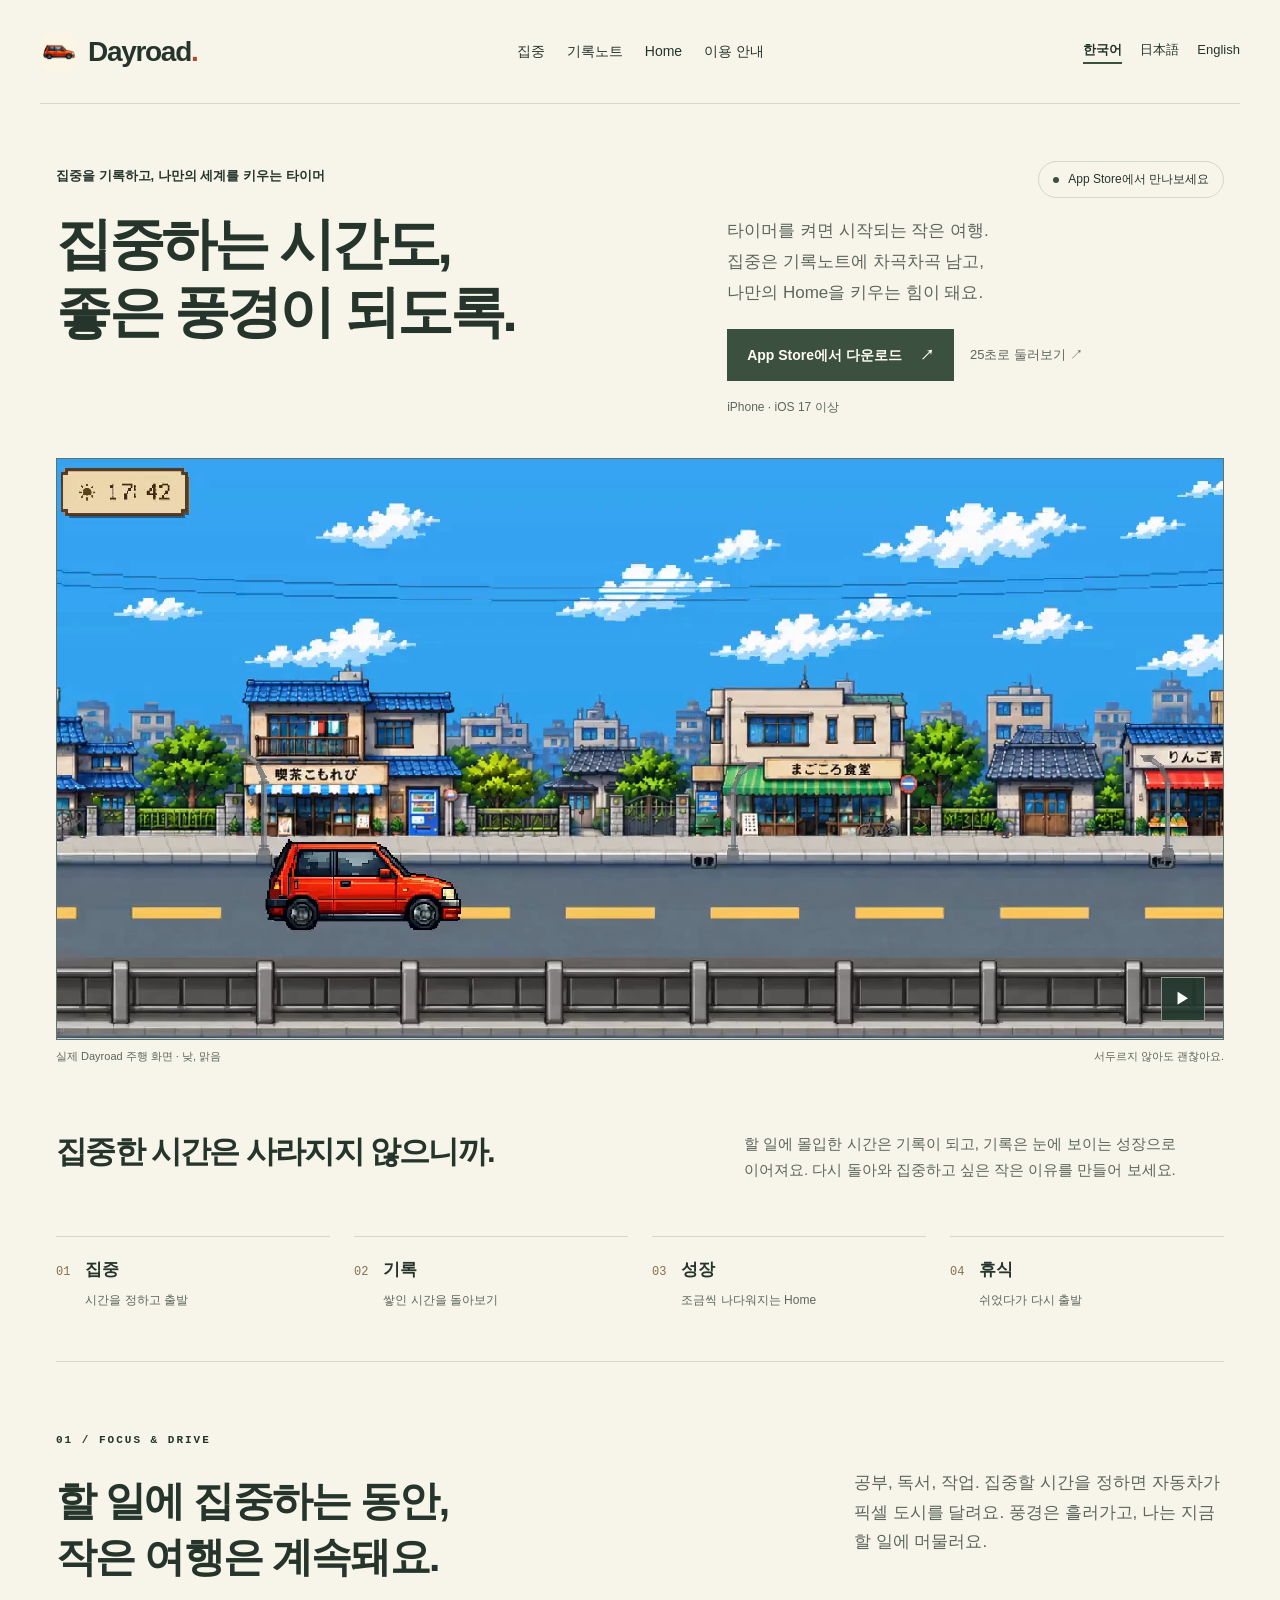
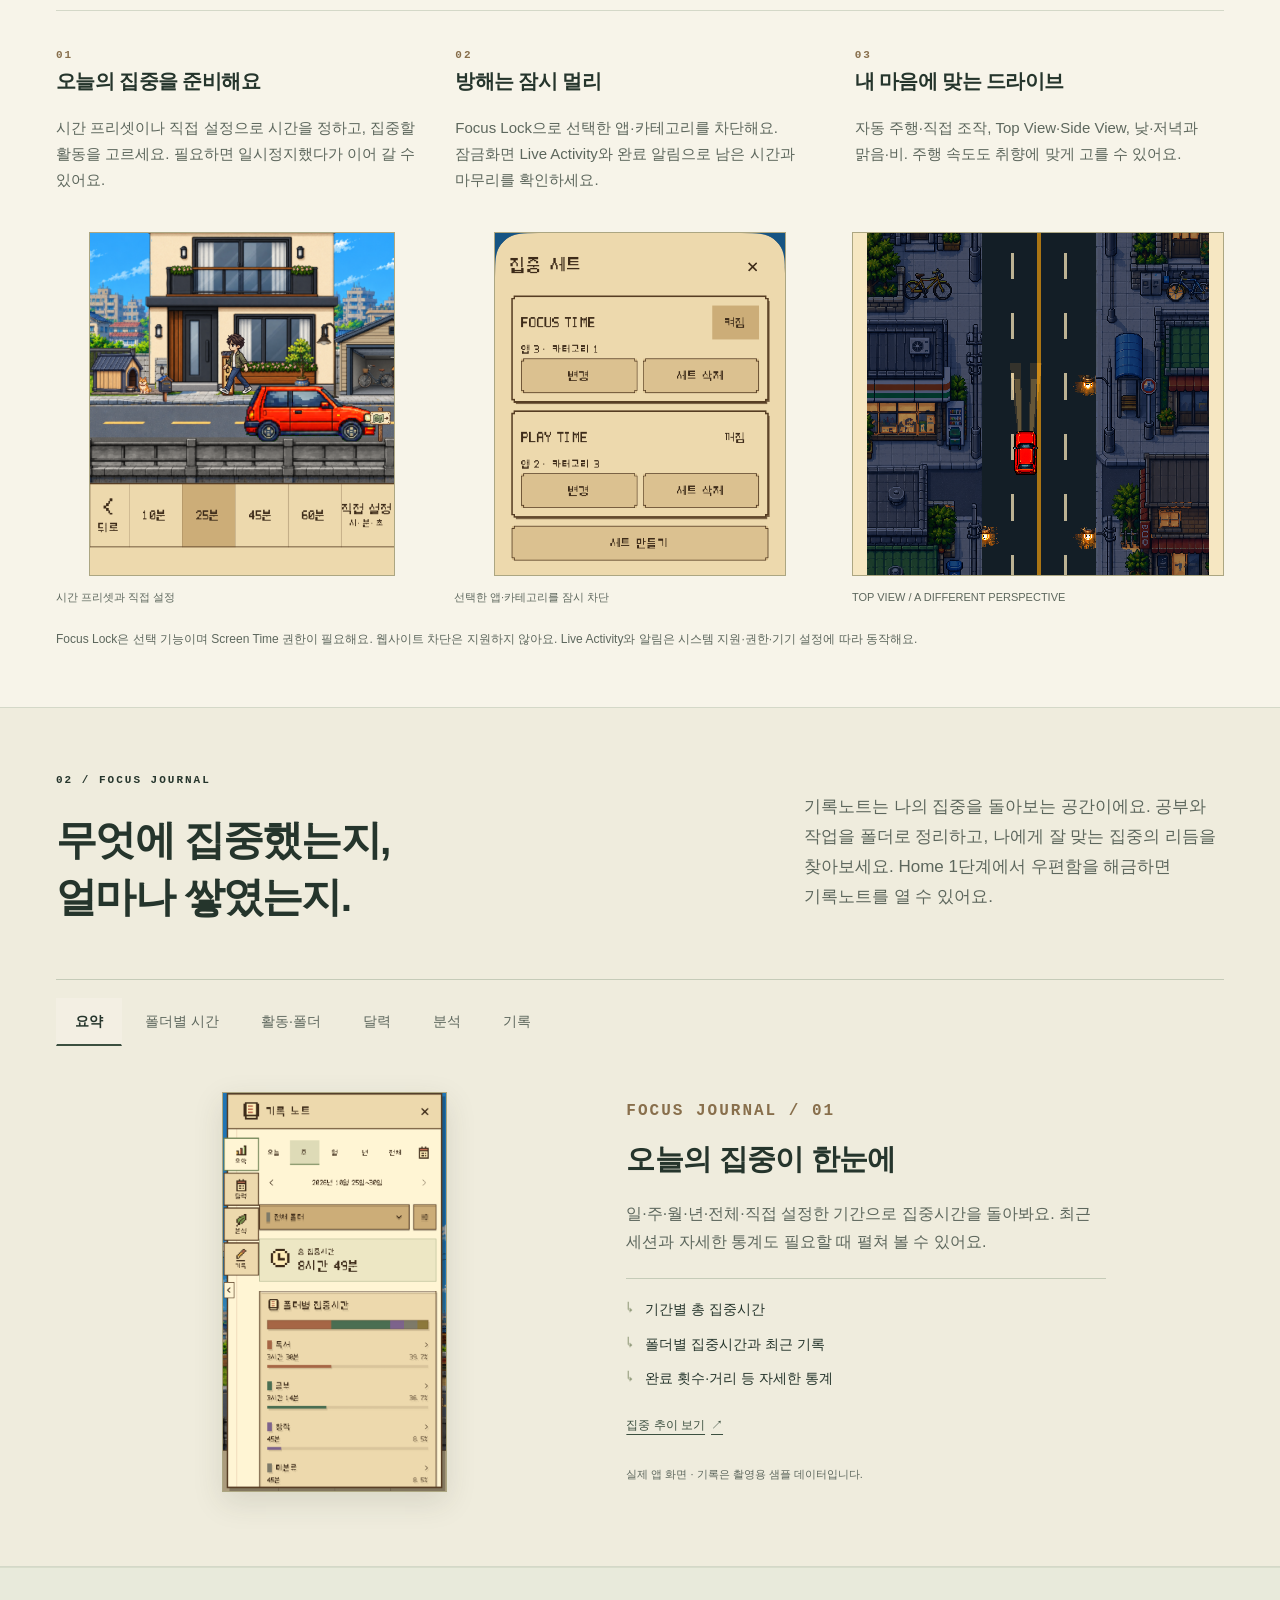
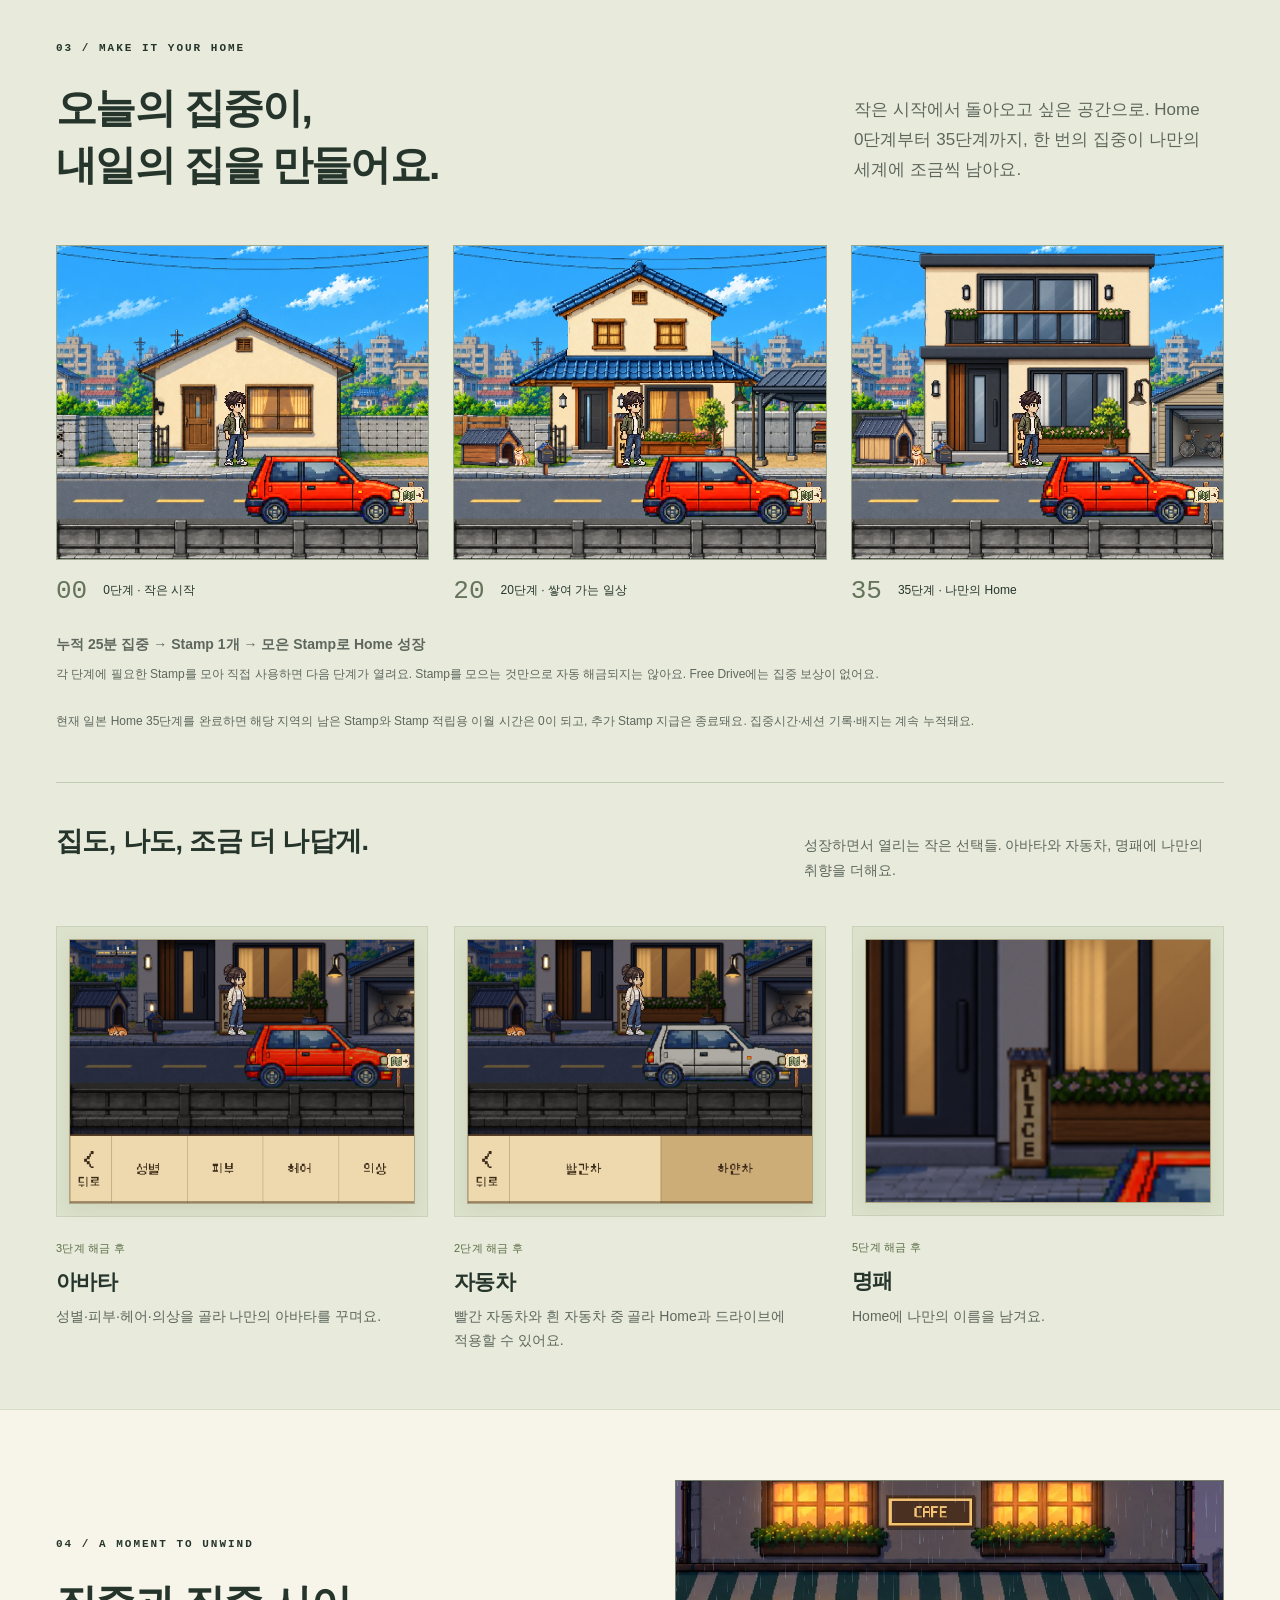
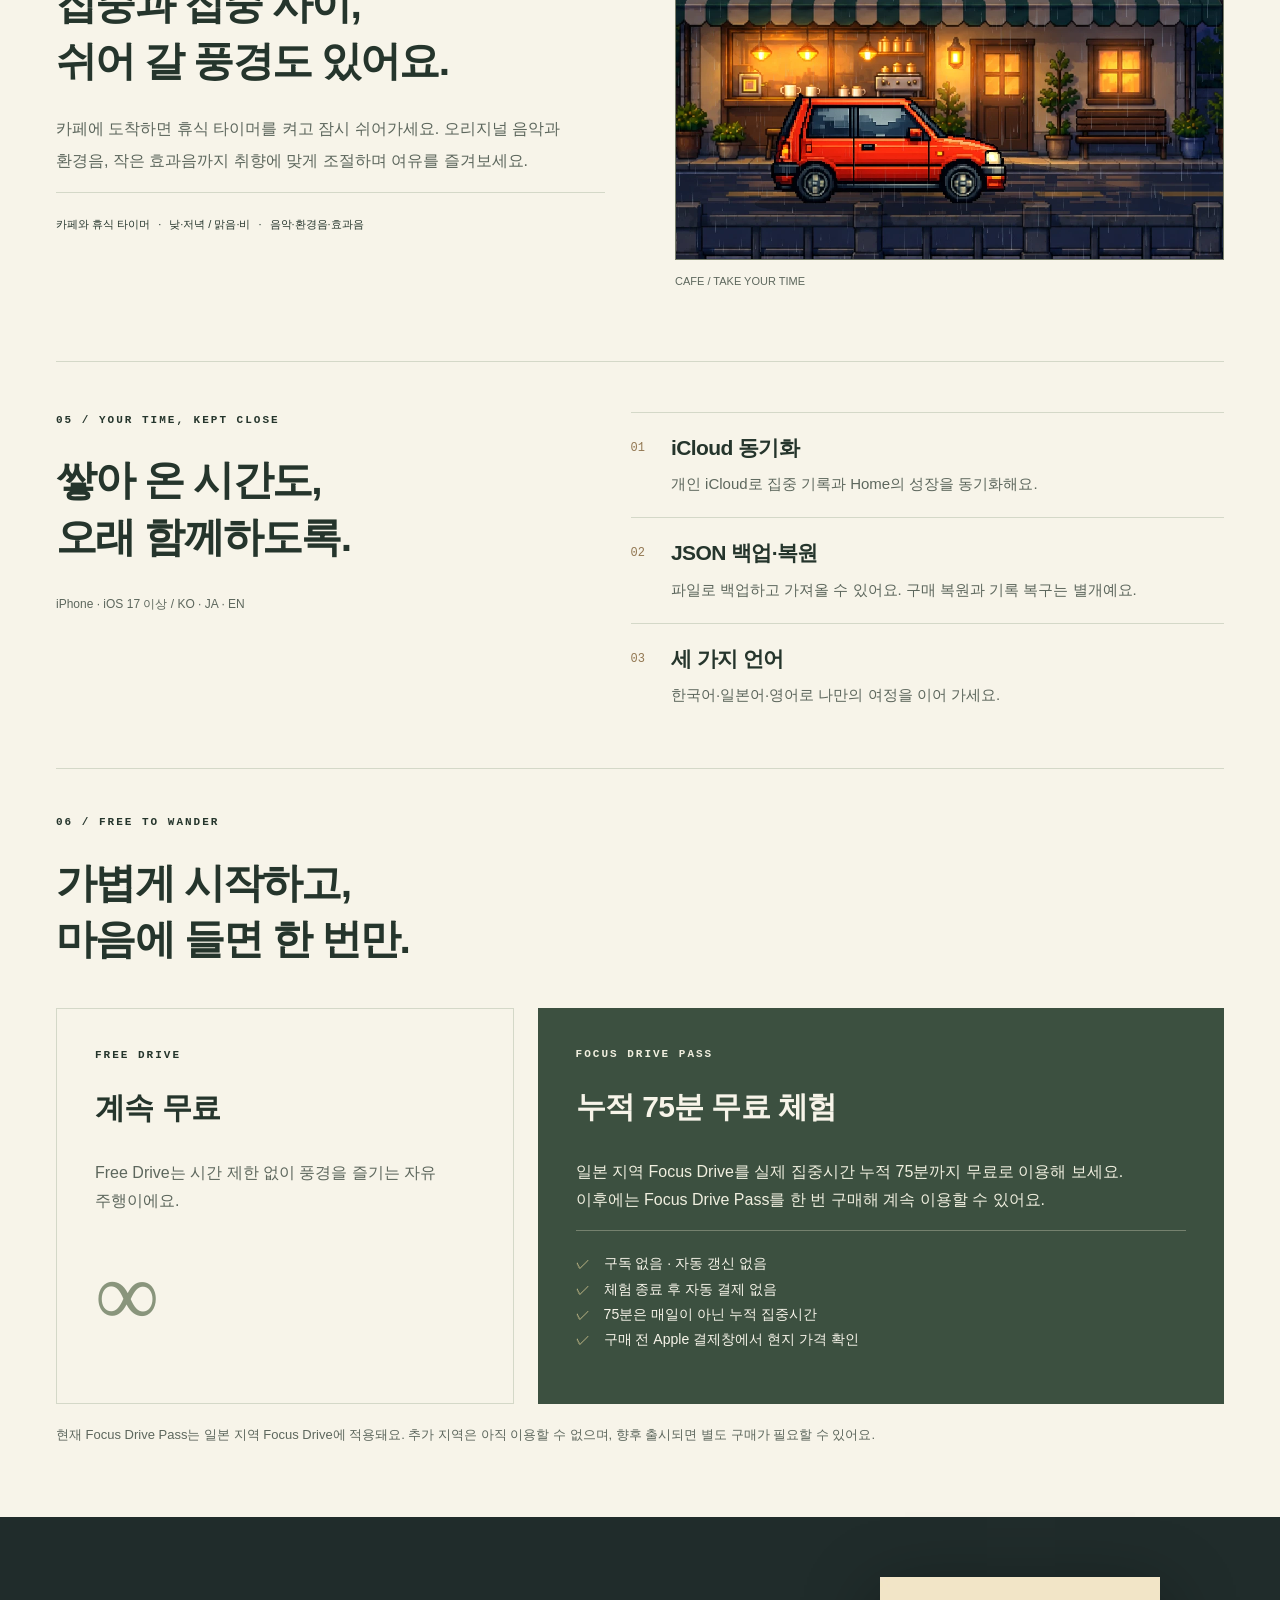
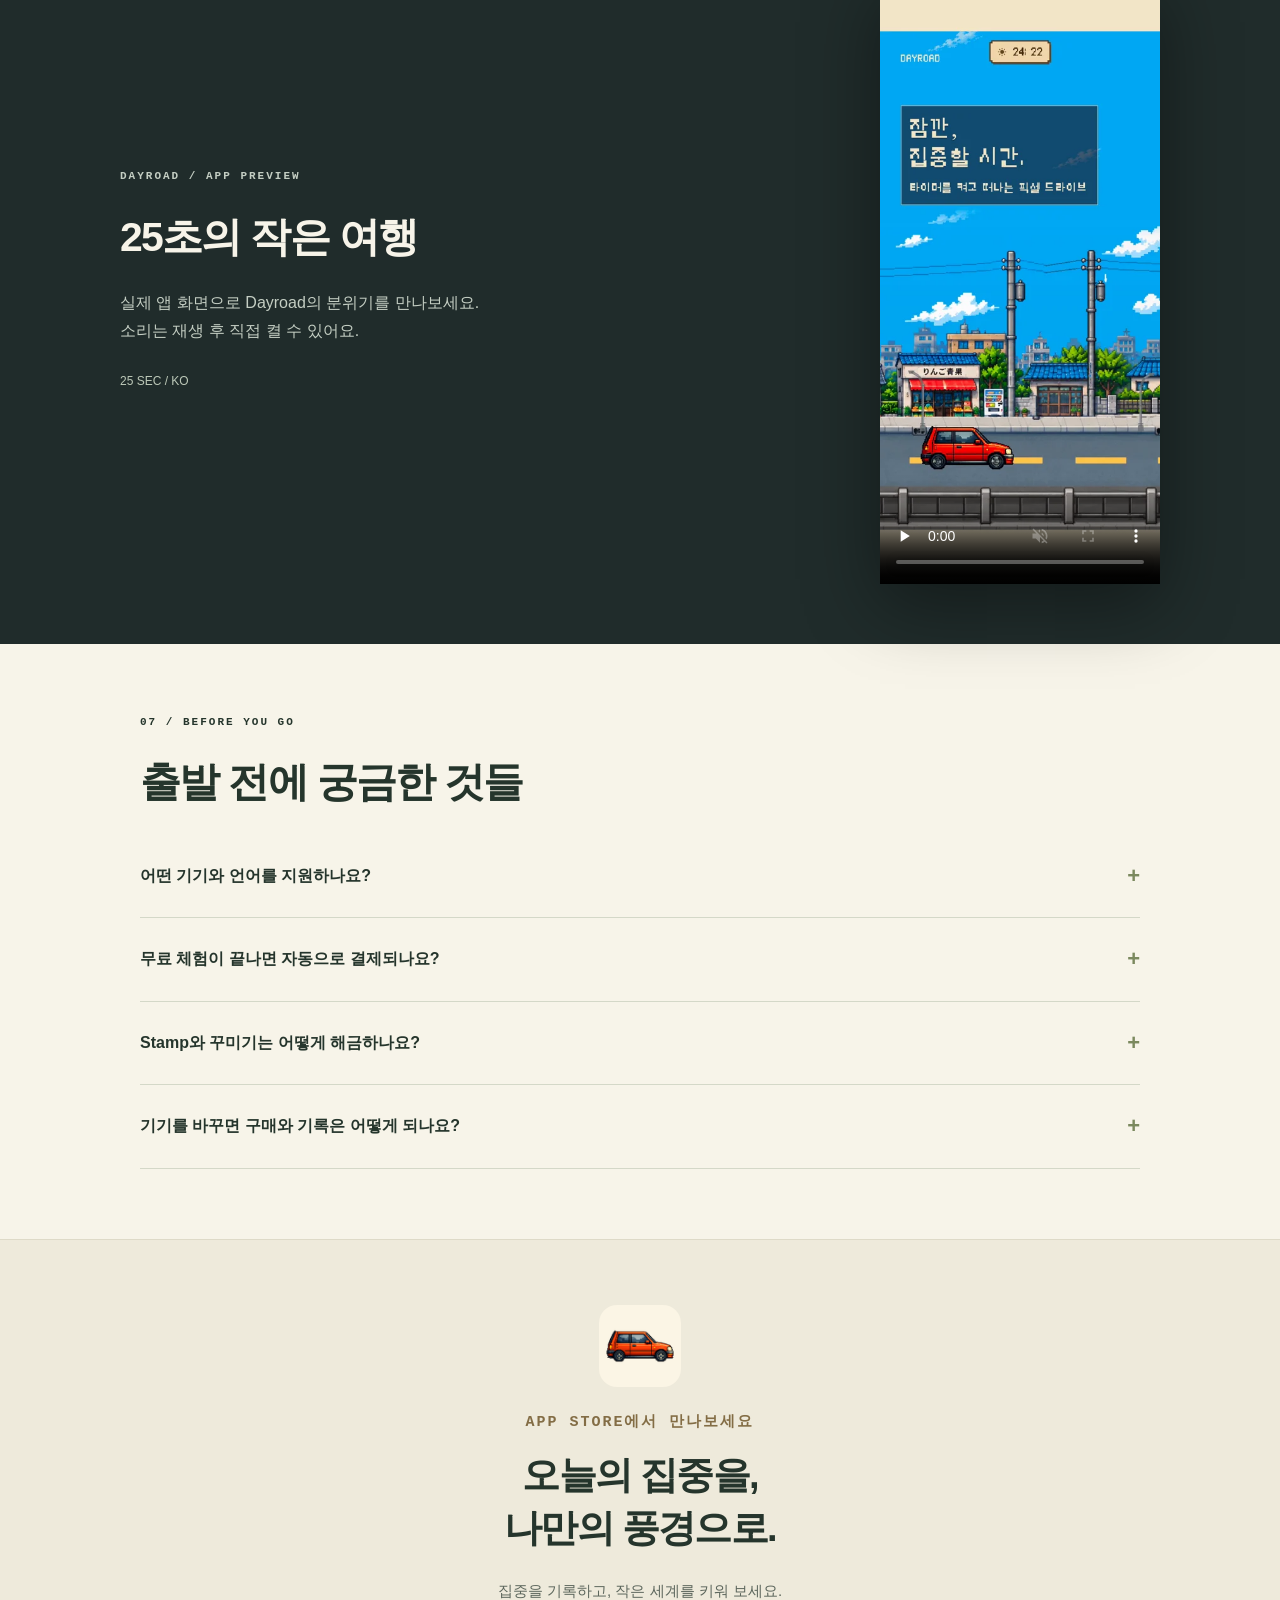
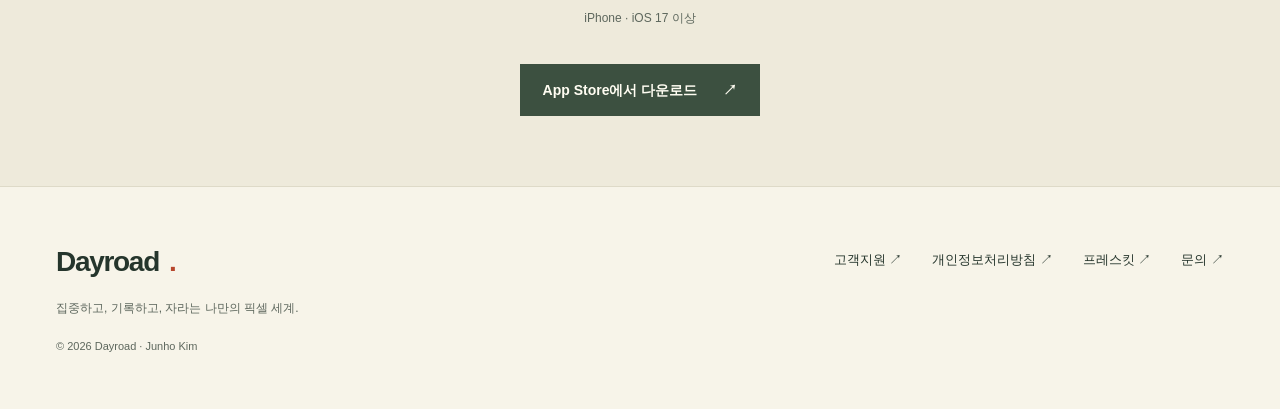
==== commit 8c2396ba: "Finalize Dayroad V2 landing and localized product screenshots Use real localized Focus Lock, red Top" ====
--- a/index.html
+++ b/index.html
@@ -1,19 +1,24 @@
 <!doctype html>
 <html lang="ko"><head><meta charset="utf-8"><meta name="viewport" content="width=device-width,initial-scale=1">
-<title>Dayroad — 집중하고, 달리고, 쉬어가는 픽셀 세계</title><meta name="description" content="집중 타이머와 픽셀 드라이브, 카페 휴식, 35단계 Home 성장. Free Drive는 무료, Focus Drive는 누적 75분 무료 후 일회성 구매. 지금 App Store에서 다운로드하세요."><meta name="theme-color" content="#f7f4e9"><link rel="canonical" href="https://junhokimapps.github.io/dayroad-support/index.html"><link rel="alternate" hreflang="ko" href="https://junhokimapps.github.io/dayroad-support/index.html"><link rel="alternate" hreflang="ja" href="https://junhokimapps.github.io/dayroad-support/ja-index.html"><link rel="alternate" hreflang="en" href="https://junhokimapps.github.io/dayroad-support/en-index.html"><link rel="alternate" hreflang="x-default" href="https://junhokimapps.github.io/dayroad-support/index.html">
-<meta property="og:type" content="website"><meta property="og:title" content="Dayroad — 집중하고, 달리고, 쉬어가는 픽셀 세계"><meta property="og:description" content="집중 타이머와 픽셀 드라이브, 카페 휴식, 35단계 Home 성장. Free Drive는 무료, Focus Drive는 누적 75분 무료 후 일회성 구매. 지금 App Store에서 다운로드하세요."><meta property="og:url" content="https://junhokimapps.github.io/dayroad-support/index.html"><meta property="og:image" content="https://junhokimapps.github.io/dayroad-support/assets/drive-poster.webp"><meta property="og:site_name" content="Dayroad"><meta property="og:locale" content="ko_KR"><meta name="twitter:card" content="summary_large_image"><link rel="icon" href="icon.png"><link rel="stylesheet" href="landing.css?v=release-20261026"><script src="landing.js" defer></script>
+<title>Dayroad — 집중을 기록하고, 나만의 세계를 키워요</title><meta name="description" content="픽셀 드라이브와 함께하는 집중 타이머 Dayroad. 기록노트로 집중을 돌아보고, Stamp로 35단계 Home과 나만의 꾸미기를 만나세요. Free Drive 무제한 무료, Focus Drive 누적 75분 무료 체험 후 일회성 구매."><meta name="theme-color" content="#f7f4e9">
+<link rel="canonical" href="https://junhokimapps.github.io/dayroad-support/"><link rel="alternate" hreflang="ko" href="https://junhokimapps.github.io/dayroad-support/"><link rel="alternate" hreflang="ja" href="https://junhokimapps.github.io/dayroad-support/ja-index.html"><link rel="alternate" hreflang="en" href="https://junhokimapps.github.io/dayroad-support/en-index.html"><link rel="alternate" hreflang="x-default" href="https://junhokimapps.github.io/dayroad-support/">
+<meta property="og:type" content="website"><meta property="og:title" content="Dayroad — 집중을 기록하고, 나만의 세계를 키워요"><meta property="og:description" content="픽셀 드라이브와 함께하는 집중 타이머 Dayroad. 기록노트로 집중을 돌아보고, Stamp로 35단계 Home과 나만의 꾸미기를 만나세요. Free Drive 무제한 무료, Focus Drive 누적 75분 무료 체험 후 일회성 구매."><meta property="og:url" content="https://junhokimapps.github.io/dayroad-support/"><meta property="og:image" content="https://junhokimapps.github.io/dayroad-support/assets/drive-poster.webp"><meta property="og:image:alt" content="실제 Dayroad 주행 화면 · 낮, 맑음"><meta property="og:site_name" content="Dayroad"><meta property="og:locale" content="ko_KR"><meta name="twitter:card" content="summary_large_image">
+<link rel="icon" href="icon.png"><link rel="stylesheet" href="landing.css?v=v2-final-media-20261030"><script src="landing.js?v=v2-20261030" defer></script>
 </head><body><a class="skip" href="#content">본문으로 건너뛰기</a>
-<header class="header"><a class="brand" href="index.html"><img src="icon.png" width="38" height="38" alt=""><span>Dayroad<span class="brand-dot">.</span></span></a><nav class="main-nav" aria-label="Dayroad"><a href="#experience">경험</a><a href="#features">주요 기능</a><a href="#access">이용 안내</a></nav><nav class="languages" aria-label="언어 선택"><a href="index.html" lang="ko" hreflang="ko" aria-current="page" >한국어</a><a href="ja-index.html" lang="ja" hreflang="ja" >日本語</a><a href="en-index.html" lang="en" hreflang="en" >English</a></nav></header>
+<header class="header"><a class="brand" href="index.html"><img src="icon.png" width="38" height="38" alt=""><span>Dayroad<span class="brand-dot">.</span></span></a><nav class="main-nav" aria-label="Dayroad"><a href="#experience">집중</a><a href="#journal">기록노트</a><a href="#home">Home</a><a href="#access">이용 안내</a></nav><nav class="languages" aria-label="언어 선택"><a href="index.html" lang="ko" hreflang="ko" aria-current="page">한국어</a><a href="ja-index.html" lang="ja" hreflang="ja">日本語</a><a href="en-index.html" lang="en" hreflang="en">English</a></nav></header>
 <main id="content">
-<section class="hero wrap"><div class="hero-copy"><p class="eyebrow identity">픽셀 드라이브와 함께하는 집중 타이머</p><h1>집중하는 시간도,<br>좋은 풍경이 되도록.</h1><p class="intro">타이머를 켜면 시작되는 작은 여행.<br>픽셀 도시를 달리고, 카페에서 쉬고,<br>차곡차곡 나만의 집을 가꿔요.</p><div class="hero-actions"><a class="button" href="https://apps.apple.com/app/id6821862731">App Store에서 다운로드 <span aria-hidden="true">↗</span></a><a class="preview-link" href="#preview">25초로 둘러보기 <span aria-hidden="true">↗</span></a><span class="device-note">iPhone · iPad</span></div></div><div class="hero-note"><span class="status"><i aria-hidden="true"></i>App Store 정식 출시</span><p>FOCUS / DRIVE / UNWIND</p></div>
+<section class="hero wrap"><div class="hero-copy"><p class="eyebrow identity">집중을 기록하고, 나만의 세계를 키우는 타이머</p><h1>집중하는 시간도,<br>좋은 풍경이 되도록.</h1><p class="intro">타이머를 켜면 시작되는 작은 여행.<br>집중은 기록노트에 차곡차곡 남고,<br>나만의 Home을 키우는 힘이 돼요.</p><div class="hero-actions"><a class="button" href="https://apps.apple.com/app/id6821862731">App Store에서 다운로드 <span aria-hidden="true">↗</span></a><a class="preview-link" href="#preview">25초로 둘러보기 <span aria-hidden="true">↗</span></a><span class="device-note">iPhone · iOS 17 이상</span></div></div><div class="hero-note"><span class="status"><i aria-hidden="true"></i>App Store에서 만나보세요</span></div>
 <div class="road-frame"><video id="hero-video" width="1280" height="636" muted loop playsinline preload="none" poster="assets/drive-poster.webp" aria-label="실제 Dayroad 주행 화면 · 낮, 맑음"><source data-src="assets/drive-day.mp4" type="video/mp4"></video><button id="motion" type="button" data-play="주행 영상 재생" data-pause="주행 영상 일시정지" aria-label="주행 영상 재생">▶</button></div><div class="image-caption"><span>실제 Dayroad 주행 화면 · 낮, 맑음</span><span>서두르지 않아도 괜찮아요.</span></div></section>
-<section class="intro-section wrap" id="experience"><div><p class="eyebrow">01 / A FOCUS TIMER, WITH A VIEW</p><h2>할 일에 집중하는 동안,<br>작은 여행은 계속돼요.</h2></div><div><p class="body-lg">공부할 때도, 책을 읽을 때도. 집중할 시간을 정하면 자동차가 픽셀 도시를 달려요. 별다른 조작 없이, 나의 일에 집중할 수 있도록.</p><div class="specs"><span>집중 타이머</span><span>두 가지 주행 시점</span><span>35단계 Home</span></div></div></section>
-<section class="journey wrap"><header class="section-head"><h2>집중에서 휴식까지, 하나의 흐름</h2><p>한 번의 집중이 나만의 세계에 조금씩 남아요.</p></header><div class="steps"><article class="step"><span class="eyebrow">01 / DRIVE</span><h3>시간을 정하고, 출발</h3><p>Side View와 Top View, 낮과 저녁, 맑음과 비. 오늘 마음에 맞는 풍경과 함께 집중해요.</p></article><article class="step"><span class="eyebrow">02 / CAFE</span><h3>도착하면 잠깐 쉬어요</h3><p>집중을 마친 뒤 카페에서 휴식 타이머를 켜고, 음악과 환경음을 곁에 두세요.</p></article><article class="step"><span class="eyebrow">03 / STAMP</span><h3>집중한 만큼 차곡차곡</h3><p>누적 집중 시간에 따라 스탬프를 모아요. 모은 스탬프를 사용해 Home의 다음 단계를 직접 해금해요.</p></article></div><div class="scene-pair"><figure class="top-scene"><img src="assets/top.webp" width="1000" height="1500" loading="lazy" alt="픽셀 도시를 위에서 내려다보는 실제 Top View 주행 화면"><figcaption>TOP VIEW / A DIFFERENT PERSPECTIVE</figcaption></figure><figure class="cafe-scene"><img src="assets/cafe.webp" width="1000" height="936" loading="lazy" alt="비 오는 저녁, 빨간 자동차가 도착한 픽셀 카페"><figcaption>CAFE / A MOMENT TO UNWIND</figcaption></figure></div></section>
-<section class="growth" id="home"><div class="wrap"><p class="eyebrow">02 / MAKE IT YOUR HOME</p><div class="split-heading"><h2>오늘의 집중이,<br>내일의 집을 만들어요.</h2><p>작은 시작에서 나만의 공간으로. 35단계의 변화를 하나씩 만나보세요.</p></div><div class="homes"><figure><img src="assets/home-00.webp" width="1320" height="1112" loading="lazy" alt="실제 Home 성장 화면 00"><figcaption><span>00</span>0단계 · 작은 시작</figcaption></figure><figure><img src="assets/home-20.webp" width="1320" height="1112" loading="lazy" alt="실제 Home 성장 화면 20"><figcaption><span>20</span>20단계 · 쌓여 가는 일상</figcaption></figure><figure><img src="assets/home-35.webp" width="1320" height="1112" loading="lazy" alt="실제 Home 성장 화면 35"><figcaption><span>35</span>35단계 · 나만의 Home</figcaption></figure></div><p class="small"><strong class="growth-flow">누적 25분 집중 → 스탬프 1개 → 모은 스탬프로 Home 성장</strong>실제 앱의 0·20·35단계 화면입니다. 단계별로 필요한 스탬프를 모아 비용을 지불하고 직접 해금해요.</p></div></section>
-<section class="features wrap" id="features"><div><p class="eyebrow">03 / THE LITTLE THINGS</p><h2>풍경은 포근하게.<br>집중은 나답게.</h2><span class="small">iPhone · iPad / KO · JA · EN</span></div><div class="feature-list"><article><span class="feature-no">01</span><div><h3>Focus Lock</h3><p>선택한 앱·카테고리를 차단해 집중을 도와요. 선택 기능이며 Screen Time 권한이 필요해요. 1.0에서는 웹사이트 차단을 지원하지 않아요.</p></div></article><article><span class="feature-no">02</span><div><h3>잠금화면 타이머</h3><p>Live Activity로 남은 시간을 확인하고, 집중이 끝나면 완료 알림을 받아요. 기기 알림 설정에 따라 동작해요.</p></div></article><article><span class="feature-no">03</span><div><h3>집중 기록 & 꾸미기</h3><p>내가 쌓은 집중 기록을 돌아보고, 해금한 자동차·아바타 꾸미기로 작은 취향을 더해요.</p></div></article><article><span class="feature-no">04</span><div><h3>iCloud & JSON 백업</h3><p>개인 iCloud로 기록을 동기화하고 JSON으로 백업·가져오기를 할 수 있어요. 구매 복원은 데이터 복구와 별개예요.</p></div></article></div></section>
-<section class="access wrap" id="access"><p class="eyebrow">04 / FREE TO WANDER</p><h2>가볍게 시작하고,<br>마음에 들면 한 번만.</h2><div class="pricing"><article><p class="eyebrow">Free Drive</p><h3>계속 무료</h3><p>시간 제한 없이 풍경을 즐기는 자유 주행.</p><span class="price-mark" aria-hidden="true">∞</span></article><article class="pass"><p class="eyebrow">Focus Drive Pass</p><h3>누적 75분 무료 체험</h3><p>일본 지역 Focus Drive를 누적 75분까지 무료로 이용해 보세요. 이후에는 일회성 이용권으로 계속 집중할 수 있어요.</p><ul><li>구독 없음 · 자동 갱신 없음</li><li>75분은 매일이 아닌 누적 이용 시간</li><li>구매 전 Apple 결제창의 현지 가격 확인</li></ul></article></div><p class="expansion">향후 LA 등 추가 지역 확장팩은 별도 구매 예정이며, 현재 이용권에 포함되지 않아요. 출시 시점은 아직 정해지지 않았어요.</p></section>
-<section class="preview-section" id="preview"><div class="wrap preview-grid"><div><p class="eyebrow">DAYROAD / APP PREVIEW</p><h2>Dayroad 미리보기</h2><p>실제 앱 화면으로 만나는 25초의 여행. 소리는 재생 후 직접 켤 수 있어요.</p><p class="small">25 SEC / KO</p></div><video controls muted playsinline preload="none" poster="assets/preview-ko.webp" width="886" height="1920" aria-label="Dayroad 미리보기"><source src="assets/preview-ko.mp4" type="video/mp4"><a href="assets/preview-ko.mp4">MP4</a></video></div></section>
-<section class="faq wrap"><p class="eyebrow">05 / BEFORE YOU GO</p><h2>출발 전에 궁금한 것들</h2><div><details><summary>지금 다운로드할 수 있나요?<span aria-hidden="true">+</span></summary><p>네. Dayroad가 App Store에 정식 출시되었어요. 이 페이지의 다운로드 버튼을 누르면 공식 App Store에서 iPhone과 iPad에 설치할 수 있어요.</p></details><details><summary>무료 체험이 끝나면 자동으로 결제되나요?<span aria-hidden="true">+</span></summary><p>아니요. Focus Drive 이용권은 직접 선택해 구매하는 일회성 상품이에요. 무료 체험이 끝나도 Free Drive는 계속 무료예요.</p></details><details><summary>스탬프는 어떻게 모으나요?<span aria-hidden="true">+</span></summary><p>실제 집중 시간이 누적될 때 스탬프를 얻고, 이를 사용해 Home을 직접 성장시켜요. Free Drive는 집중 보상을 주는 모드가 아니에요.</p></details><details><summary>기기를 바꾸면 구매와 기록은 어떻게 되나요?<span aria-hidden="true">+</span></summary><p>이용권은 구매한 Apple 계정으로 구매 복원을 이용해요. 기록·Stamp·Home은 개인 iCloud 동기화 또는 JSON 백업으로 별도 복구해요. 기존 기록은 먼저 백업해 주세요.</p></details><details><summary>어떤 기기와 언어를 지원하나요?<span aria-hidden="true">+</span></summary><p>iPhone과 iPad에서 한국어·일본어·영어를 지원해요. Focus Lock, Live Activity 등은 지원 기기와 시스템 권한이 필요해요.</p></details></div></section>
-<section class="download" id="download"><img src="icon.png" width="82" height="82" loading="lazy" alt="Dayroad"><p class="eyebrow">App Store 정식 출시</p><h2>지금, 나만의 길로 출발해요.</h2><p>Dayroad를 App Store에서 만나보세요.<br>iPhone과 iPad에서 나만의 픽셀 여행을 시작해요.</p><a class="button" href="https://apps.apple.com/app/id6821862731">App Store에서 다운로드 <span aria-hidden="true">↗</span></a></section></main>
-<footer class="footer wrap"><div><a class="brand" href="index.html">Dayroad<span class="brand-dot">.</span></a><p>집중하고, 달리고, 쉬어가는 나만의 픽셀 세계.</p><small>© 2026 Dayroad · Junho Kim</small></div><nav aria-label="고객지원"><a href="support.html">고객지원 ↗</a><a href="privacy.html">개인정보처리방침 ↗</a><a href="presskit/index.html">프레스킷 ↗</a><a href="mailto:junhokim.apps@gmail.com">문의 ↗</a></nav></footer>
+<section class="focus-cycle wrap"><div class="split-heading"><h2>집중한 시간은 사라지지 않으니까.</h2><p>할 일에 몰입한 시간은 기록이 되고, 기록은 눈에 보이는 성장으로 이어져요. 다시 돌아와 집중하고 싶은 작은 이유를 만들어 보세요.</p></div><ol><li><span class="flow-no">01</span><div><strong>집중</strong><span>시간을 정하고 출발</span></div></li><li><span class="flow-no">02</span><div><strong>기록</strong><span>쌓인 시간을 돌아보기</span></div></li><li><span class="flow-no">03</span><div><strong>성장</strong><span>조금씩 나다워지는 Home</span></div></li><li><span class="flow-no">04</span><div><strong>휴식</strong><span>쉬었다가 다시 출발</span></div></li></ol></section>
+<section class="focus-section wrap" id="experience"><div class="split-heading"><div><p class="eyebrow">01 / FOCUS & DRIVE</p><h2>할 일에 집중하는 동안,<br>작은 여행은 계속돼요.</h2></div><p>공부, 독서, 작업. 집중할 시간을 정하면 자동차가 픽셀 도시를 달려요. 풍경은 흘러가고, 나는 지금 할 일에 머물러요.</p></div><div class="steps"><article class="step"><span class="eyebrow">01</span><h3>오늘의 집중을 준비해요</h3><p>시간 프리셋이나 직접 설정으로 시간을 정하고, 집중할 활동을 고르세요. 필요하면 일시정지했다가 이어 갈 수 있어요.</p></article><article class="step"><span class="eyebrow">02</span><h3>방해는 잠시 멀리</h3><p>Focus Lock으로 선택한 앱·카테고리를 차단해요. 잠금화면 Live Activity와 완료 알림으로 남은 시간과 마무리를 확인하세요.</p></article><article class="step"><span class="eyebrow">03</span><h3>내 마음에 맞는 드라이브</h3><p>자동 주행·직접 조작, Top View·Side View, 낮·저녁과 맑음·비. 주행 속도도 취향에 맞게 고를 수 있어요.</p></article></div><div class="focus-scenes"><figure><a class="screen-link " href="assets/screens/ko/focus-presets.webp" data-zoom aria-label="화면 크게 보기: 시간 프리셋과 직접 설정"><img src="assets/screens/ko/focus-presets.webp" width="1080" height="1217" loading="lazy" decoding="async" alt="시간 프리셋과 직접 설정" class=""><span class="zoom-label">화면 크게 보기 <span aria-hidden="true">↗</span></span></a><figcaption>시간 프리셋과 직접 설정</figcaption></figure><figure><a class="screen-link " href="assets/screens/ko/focus-lock-selected.webp" data-zoom aria-label="화면 크게 보기: 선택한 앱·카테고리를 잠시 차단"><img src="assets/screens/ko/focus-lock-selected.webp" width="1125" height="1330" loading="lazy" decoding="async" alt="선택한 앱·카테고리를 잠시 차단" class=""><span class="zoom-label">화면 크게 보기 <span aria-hidden="true">↗</span></span></a><figcaption>선택한 앱·카테고리를 잠시 차단</figcaption></figure><figure class="focus-landscape"><a class="screen-link " href="assets/screens/ko/top-drive.webp" data-zoom aria-label="화면 크게 보기: 픽셀 도시를 위에서 내려다보는 실제 Top View 주행 풍경"><img src="assets/screens/ko/top-drive.webp" width="1086" height="1086" loading="lazy" decoding="async" alt="픽셀 도시를 위에서 내려다보는 실제 Top View 주행 풍경" class=""><span class="zoom-label">화면 크게 보기 <span aria-hidden="true">↗</span></span></a><figcaption>TOP VIEW / A DIFFERENT PERSPECTIVE</figcaption></figure></div><p class="small focus-permissions">Focus Lock은 선택 기능이며 Screen Time 권한이 필요해요. 웹사이트 차단은 지원하지 않아요. Live Activity와 알림은 시스템 지원·권한·기기 설정에 따라 동작해요.</p></section>
+<section class="journal" id="journal"><div class="wrap"><div class="split-heading"><div><p class="eyebrow">02 / FOCUS JOURNAL</p><h2>무엇에 집중했는지,<br>얼마나 쌓였는지.</h2></div><p>기록노트는 나의 집중을 돌아보는 공간이에요. 공부와 작업을 폴더로 정리하고, 나에게 잘 맞는 집중의 리듬을 찾아보세요. Home 1단계에서 우편함을 해금하면 기록노트를 열 수 있어요.</p></div><div class="journal-gallery" data-tabs><div class="journal-tabs" aria-label="Focus Journal"><button type="button" id="journal-tab-0" aria-controls="journal-panel-0" data-tab="0">요약</button><button type="button" id="journal-tab-1" aria-controls="journal-panel-1" data-tab="1">폴더별 시간</button><button type="button" id="journal-tab-2" aria-controls="journal-panel-2" data-tab="2">활동·폴더</button><button type="button" id="journal-tab-3" aria-controls="journal-panel-3" data-tab="3">달력</button><button type="button" id="journal-tab-4" aria-controls="journal-panel-4" data-tab="4">분석</button><button type="button" id="journal-tab-5" aria-controls="journal-panel-5" data-tab="5">기록</button></div><div class="journal-panels"><section class="journal-panel" id="journal-panel-0" aria-labelledby="journal-tab-0" data-panel="0"><figure><a class="screen-link " href="assets/screens/ko/journal-overview.webp" data-zoom aria-label="화면 크게 보기: 요약"><img src="assets/screens/ko/journal-overview.webp" width="1206" height="2155" loading="lazy" decoding="async" alt="요약" class=""><span class="zoom-label">화면 크게 보기 <span aria-hidden="true">↗</span></span></a></figure><div class="journal-panel-copy"><p class="eyebrow">FOCUS JOURNAL / 01</p><h3>오늘의 집중이 한눈에</h3><p>일·주·월·년·전체·직접 설정한 기간으로 집중시간을 돌아봐요. 최근 세션과 자세한 통계도 필요할 때 펼쳐 볼 수 있어요.</p><ul class="plain-points"><li>기간별 총 집중시간</li><li>폴더별 집중시간과 최근 기록</li><li>완료 횟수·거리 등 자세한 통계</li></ul><div class="related-screens"><a href="assets/screens/ko/journal-trends.webp" data-zoom data-image-alt="집중 추이 보기">집중 추이 보기 <span aria-hidden="true">↗</span></a></div><p class="sample-note">실제 앱 화면 · 기록은 촬영용 샘플 데이터입니다.</p></div></section><section class="journal-panel" id="journal-panel-1" aria-labelledby="journal-tab-1" data-panel="1"><figure><a class="screen-link " href="assets/screens/ko/journal-folders.webp" data-zoom aria-label="화면 크게 보기: 폴더별 시간"><img src="assets/screens/ko/journal-folders.webp" width="1206" height="2155" loading="lazy" decoding="async" alt="폴더별 시간" class=""><span class="zoom-label">화면 크게 보기 <span aria-hidden="true">↗</span></span></a></figure><div class="journal-panel-copy"><p class="eyebrow">FOCUS JOURNAL / 02</p><h3>내 시간이 향한 곳을 알아요</h3><p>공부, 작업, 개인 프로젝트. 폴더와 하위 폴더에 쌓인 시간을 비교하고, 폴더를 선택해 해당 기록을 더 자세히 살펴봐요.</p><ul class="plain-points"><li>상위 폴더와 하위 폴더의 시간</li><li>폴더별·활동별 집중시간</li><li>폴더를 선택해 기록과 분석 연결</li></ul><p class="sample-note">실제 앱 화면 · 기록은 촬영용 샘플 데이터입니다.</p></div></section><section class="journal-panel" id="journal-panel-2" aria-labelledby="journal-tab-2" data-panel="2"><figure><a class="screen-link " href="assets/screens/ko/journal-activities.webp" data-zoom aria-label="화면 크게 보기: 활동·폴더"><img src="assets/screens/ko/journal-activities.webp" width="1206" height="2363" loading="lazy" decoding="async" alt="활동·폴더" class=""><span class="zoom-label">화면 크게 보기 <span aria-hidden="true">↗</span></span></a></figure><div class="journal-panel-copy"><p class="eyebrow">FOCUS JOURNAL / 03</p><h3>매번 새로 쓰지 않아도 괜찮아요</h3><p>자주 하는 활동을 저장하고 최근·즐겨찾기에서 빠르게 골라요. 폴더와 하위 폴더로 나누면 다음 집중도 가볍게 시작할 수 있어요.</p><ul class="plain-points"><li>저장된 활동·최근·즐겨찾기</li><li>폴더와 하위 폴더 관리</li><li>활동 이름·분류·즐겨찾기 관리</li></ul><div class="related-screens"><a href="assets/screens/ko/journal-favorites.webp" data-zoom data-image-alt="최근·즐겨찾기 보기">최근·즐겨찾기 보기 <span aria-hidden="true">↗</span></a></div><p class="sample-note">실제 앱 화면 · 기록은 촬영용 샘플 데이터입니다.</p></div></section><section class="journal-panel" id="journal-panel-3" aria-labelledby="journal-tab-3" data-panel="3"><figure><a class="screen-link " href="assets/screens/ko/journal-calendar.webp" data-zoom aria-label="화면 크게 보기: 달력"><img src="assets/screens/ko/journal-calendar.webp" width="1206" height="2155" loading="lazy" decoding="async" alt="달력" class=""><span class="zoom-label">화면 크게 보기 <span aria-hidden="true">↗</span></span></a></figure><div class="journal-panel-copy"><p class="eyebrow">FOCUS JOURNAL / 04</p><h3>달력에 남은 나의 꾸준함</h3><p>어느 날 얼마나 집중했는지 달력으로 확인해요. 날짜를 골라 그날의 세션을 살펴보고, 나만의 흐름을 이어 가세요.</p><ul class="plain-points"><li>날짜별 집중시간</li><li>월·연도 이동</li><li>선택한 날의 세션 확인</li></ul><p class="sample-note">실제 앱 화면 · 기록은 촬영용 샘플 데이터입니다.</p></div></section><section class="journal-panel" id="journal-panel-4" aria-labelledby="journal-tab-4" data-panel="4"><figure><a class="screen-link " href="assets/screens/ko/journal-analysis.webp" data-zoom aria-label="화면 크게 보기: 분석"><img src="assets/screens/ko/journal-analysis.webp" width="1206" height="2155" loading="lazy" decoding="async" alt="분석" class=""><span class="zoom-label">화면 크게 보기 <span aria-hidden="true">↗</span></span></a></figure><div class="journal-panel-copy"><p class="eyebrow">FOCUS JOURNAL / 05</p><h3>나에게 맞는 리듬을 찾아요</h3><p>집중시간의 변화와 완료 횟수를 살펴보고, 요일·시간대·집중 길이별 패턴을 비교해요. 다음 집중을 계획할 작은 힌트를 얻을 수 있어요.</p><ul class="plain-points"><li>일별·주별·월별 집중 추이</li><li>요일·시간대·집중 길이별 분석</li><li>완료율·평균·최장 집중 등 통계</li></ul><div class="related-screens"><a href="assets/screens/ko/journal-hours.webp" data-zoom data-image-alt="시간대 분석 보기">시간대 분석 보기 <span aria-hidden="true">↗</span></a><a href="assets/screens/ko/journal-lengths.webp" data-zoom data-image-alt="집중 길이 분석 보기">집중 길이 분석 보기 <span aria-hidden="true">↗</span></a></div><p class="sample-note">실제 앱 화면 · 기록은 촬영용 샘플 데이터입니다.</p></div></section><section class="journal-panel" id="journal-panel-5" aria-labelledby="journal-tab-5" data-panel="5"><figure><a class="screen-link " href="assets/screens/ko/journal-records.webp" data-zoom aria-label="화면 크게 보기: 기록"><img src="assets/screens/ko/journal-records.webp" width="1206" height="2155" loading="lazy" decoding="async" alt="기록" class=""><span class="zoom-label">화면 크게 보기 <span aria-hidden="true">↗</span></span></a></figure><div class="journal-panel-copy"><p class="eyebrow">FOCUS JOURNAL / 06</p><h3>한 번의 집중도 소중하게</h3><p>기간과 폴더로 세션을 찾아 상세 내용을 확인해요. 기록의 활동 이름이나 폴더를 수정해, 나중에도 읽기 좋은 나의 기록으로 정리하세요.</p><ul class="plain-points"><li>기간·폴더 필터와 세션 상세</li><li>활동 이름·폴더 수정</li><li>실제 집중시간과 완료 상태 확인</li></ul><div class="related-screens"><a href="assets/screens/ko/journal-detail.webp" data-zoom data-image-alt="세션 상세 보기">세션 상세 보기 <span aria-hidden="true">↗</span></a></div><p class="sample-note">실제 앱 화면 · 기록은 촬영용 샘플 데이터입니다.</p></div></section></div></div></div></section>
+<section class="growth" id="home"><div class="wrap"><p class="eyebrow">03 / MAKE IT YOUR HOME</p><div class="split-heading"><h2>오늘의 집중이,<br>내일의 집을 만들어요.</h2><p>작은 시작에서 돌아오고 싶은 공간으로. Home 0단계부터 35단계까지, 한 번의 집중이 나만의 세계에 조금씩 남아요.</p></div><div class="homes"><figure><img src="assets/home-00.webp" width="1320" height="1112" loading="lazy" decoding="async" alt="0단계 · 작은 시작" class=""><figcaption><span>00</span>0단계 · 작은 시작</figcaption></figure><figure><img src="assets/home-20.webp" width="1320" height="1112" loading="lazy" decoding="async" alt="20단계 · 쌓여 가는 일상" class=""><figcaption><span>20</span>20단계 · 쌓여 가는 일상</figcaption></figure><figure><img src="assets/home-35.webp" width="1320" height="1112" loading="lazy" decoding="async" alt="35단계 · 나만의 Home" class=""><figcaption><span>35</span>35단계 · 나만의 Home</figcaption></figure></div><p class="small"><strong class="growth-flow">누적 25분 집중 → Stamp 1개 → 모은 Stamp로 Home 성장</strong>각 단계에 필요한 Stamp를 모아 직접 사용하면 다음 단계가 열려요. Stamp를 모으는 것만으로 자동 해금되지는 않아요. Free Drive에는 집중 보상이 없어요.</p><p class="small growth-completion">현재 일본 Home 35단계를 완료하면 해당 지역의 남은 Stamp와 Stamp 적립용 이월 시간은 0이 되고, 추가 Stamp 지급은 종료돼요. 집중시간·세션 기록·배지는 계속 누적돼요.</p><div class="customization"><header><h3>집도, 나도, 조금 더 나답게.</h3><p>성장하면서 열리는 작은 선택들. 아바타와 자동차, 명패에 나만의 취향을 더해요.</p></header><div class="custom-grid"><article><div class="custom-screen"><a class="screen-link " href="assets/screens/ko/custom-avatar-female.webp" data-zoom aria-label="화면 크게 보기: 아바타"><img src="assets/screens/ko/custom-avatar-female.webp" width="1206" height="920" loading="lazy" decoding="async" alt="아바타" class=""><span class="zoom-label">화면 크게 보기 <span aria-hidden="true">↗</span></span></a></div><div class="custom-caption"><span class="unlock-note">3단계 해금 후</span><h3>아바타</h3><p>성별·피부·헤어·의상을 골라 나만의 아바타를 꾸며요.</p></div></article><article><div class="custom-screen"><a class="screen-link " href="assets/screens/ko/custom-car-white.webp" data-zoom aria-label="화면 크게 보기: 자동차"><img src="assets/screens/ko/custom-car-white.webp" width="1206" height="920" loading="lazy" decoding="async" alt="자동차" class=""><span class="zoom-label">화면 크게 보기 <span aria-hidden="true">↗</span></span></a></div><div class="custom-caption"><span class="unlock-note">2단계 해금 후</span><h3>자동차</h3><p>빨간 자동차와 흰 자동차 중 골라 Home과 드라이브에 적용할 수 있어요.</p></div></article><article><div class="custom-screen"><a class="screen-link " href="assets/screens/ko/custom-nameplate-alice.webp" data-zoom aria-label="화면 크게 보기: 명패"><img src="assets/screens/ko/custom-nameplate-alice.webp" width="420" height="320" loading="lazy" decoding="async" alt="명패" class=""><span class="zoom-label">화면 크게 보기 <span aria-hidden="true">↗</span></span></a></div><div class="custom-caption"><span class="unlock-note">5단계 해금 후</span><h3>명패</h3><p>Home에 나만의 이름을 남겨요.</p></div></article></div></div></div></section>
+<section class="rest wrap" id="rest"><div class="rest-copy"><p class="eyebrow">04 / A MOMENT TO UNWIND</p><h2>집중과 집중 사이,<br>쉬어 갈 풍경도 있어요.</h2><p class="body-lg">카페에 도착하면 휴식 타이머를 켜고 잠시 쉬어가세요. 오리지널 음악과 환경음, 작은 효과음까지 취향에 맞게 조절하며 여유를 즐겨보세요.</p><div class="specs"><span>카페와 휴식 타이머</span><span>낮·저녁 / 맑음·비</span><span>음악·환경음·효과음</span></div></div><figure><img src="assets/cafe.webp" width="1000" height="934" loading="lazy" decoding="async" alt="비 오는 저녁의 실제 Dayroad 카페 도착 풍경" class=""><figcaption>CAFE / TAKE YOUR TIME</figcaption></figure></section>
+<section class="features wrap" id="features"><div><p class="eyebrow">05 / YOUR TIME, KEPT CLOSE</p><h2>쌓아 온 시간도,<br>오래 함께하도록.</h2><span class="small">iPhone · iOS 17 이상 / KO · JA · EN</span></div><div class="feature-list"><article><span class="feature-no">01</span><div><h3>iCloud 동기화</h3><p>개인 iCloud로 집중 기록과 Home의 성장을 동기화해요.</p></div></article><article><span class="feature-no">02</span><div><h3>JSON 백업·복원</h3><p>파일로 백업하고 가져올 수 있어요. 구매 복원과 기록 복구는 별개예요.</p></div></article><article><span class="feature-no">03</span><div><h3>세 가지 언어</h3><p>한국어·일본어·영어로 나만의 여정을 이어 가세요.</p></div></article></div></section>
+<section class="access wrap" id="access"><p class="eyebrow">06 / FREE TO WANDER</p><h2>가볍게 시작하고,<br>마음에 들면 한 번만.</h2><div class="pricing"><article><p class="eyebrow">Free Drive</p><h3>계속 무료</h3><p>Free Drive는 시간 제한 없이 풍경을 즐기는 자유 주행이에요.</p><span class="price-mark" aria-hidden="true">∞</span></article><article class="pass"><p class="eyebrow">Focus Drive Pass</p><h3>누적 75분 무료 체험</h3><p>일본 지역 Focus Drive를 실제 집중시간 누적 75분까지 무료로 이용해 보세요. 이후에는 Focus Drive Pass를 한 번 구매해 계속 이용할 수 있어요.</p><ul><li>구독 없음 · 자동 갱신 없음</li><li>체험 종료 후 자동 결제 없음</li><li>75분은 매일이 아닌 누적 집중시간</li><li>구매 전 Apple 결제창에서 현지 가격 확인</li></ul></article></div><p class="expansion">현재 Focus Drive Pass는 일본 지역 Focus Drive에 적용돼요. 추가 지역은 아직 이용할 수 없으며, 향후 출시되면 별도 구매가 필요할 수 있어요.</p></section>
+<section class="preview-section" id="preview"><div class="wrap preview-grid"><div><p class="eyebrow">DAYROAD / APP PREVIEW</p><h2>25초의 작은 여행</h2><p>실제 앱 화면으로 Dayroad의 분위기를 만나보세요. 소리는 재생 후 직접 켤 수 있어요.</p><p class="small">25 SEC / KO</p></div><video controls muted playsinline preload="none" poster="assets/preview-ko.webp" width="886" height="1920" aria-label="Dayroad 25초 소개 영상"><source src="assets/preview-ko.mp4" type="video/mp4"><a href="assets/preview-ko.mp4">MP4</a></video></div></section>
+<section class="faq wrap"><p class="eyebrow">07 / BEFORE YOU GO</p><h2>출발 전에 궁금한 것들</h2><div><details><summary>어떤 기기와 언어를 지원하나요?<span aria-hidden="true">+</span></summary><p>현재 App Store 호환성 기준 iPhone, iOS 17.0 이상을 지원해요. 앱 언어는 한국어·일본어·영어예요. 최신 설치 가능 여부는 App Store에서 확인해 주세요.</p></details><details><summary>무료 체험이 끝나면 자동으로 결제되나요?<span aria-hidden="true">+</span></summary><p>아니요. Focus Drive Pass는 직접 선택해 구매하는 일회성 상품이에요. 구독·자동 갱신·체험 후 자동 결제가 없으며, Free Drive는 계속 무료예요.</p></details><details><summary>Stamp와 꾸미기는 어떻게 해금하나요?<span aria-hidden="true">+</span></summary><p>실제 집중시간 누적 25분당 Stamp 1개를 모아요. 단계별 필요 Stamp를 직접 사용해 Home을 성장시키면 자동차는 2단계, 아바타는 3단계, 명패는 5단계에서 열려요. Free Drive는 집중 보상을 주지 않아요. 강아지는 Home 6단계에서 만나요. 여행 지도책에서 현재 일본 지역과 Home 성장 여정을 확인할 수 있어요.</p></details><details><summary>기기를 바꾸면 구매와 기록은 어떻게 되나요?<span aria-hidden="true">+</span></summary><p>이용권은 구매한 Apple 계정으로 구매 복원을 이용해요. 기록·Stamp·Home은 개인 iCloud 동기화 또는 JSON 백업으로 별도 복구해요. 기기를 바꾸기 전 기존 기록을 먼저 백업해 주세요.</p></details></div></section>
+<section class="download" id="download"><img src="icon.png" width="82" height="82" loading="lazy" alt="Dayroad"><p class="eyebrow">App Store에서 만나보세요</p><h2>오늘의 집중을,<br>나만의 풍경으로.</h2><p>집중을 기록하고, 작은 세계를 키워 보세요.<br><span class="device-note">iPhone · iOS 17 이상</span></p><a class="button" href="https://apps.apple.com/app/id6821862731">App Store에서 다운로드 <span aria-hidden="true">↗</span></a></section>
+</main><footer class="footer wrap"><div><a class="brand" href="index.html">Dayroad<span class="brand-dot">.</span></a><p>집중하고, 기록하고, 자라는 나만의 픽셀 세계.</p><small>© 2026 Dayroad · Junho Kim</small></div><nav aria-label="고객지원"><a href="https://junhokimapps.github.io/dayroad-support/support.html">고객지원 <span aria-hidden="true">↗</span></a><a href="https://junhokimapps.github.io/dayroad-support/privacy.html">개인정보처리방침 <span aria-hidden="true">↗</span></a><a href="https://junhokimapps.github.io/dayroad-support/presskit/index.html">프레스킷 <span aria-hidden="true">↗</span></a><a href="mailto:junhokim.apps@gmail.com">문의 <span aria-hidden="true">↗</span></a></nav></footer>
+<dialog class="image-dialog" aria-label="화면 크게 보기"><button type="button" class="dialog-close" aria-label="큰 화면 닫기">×</button><img alt=""><p></p></dialog>
 </body></html>
--- a/landing.css
+++ b/landing.css
@@ -15,3 +15,27 @@
 @media(max-width:640px){.preview-link{font-size:12px}}
 /* Allow CJK text to wrap within the existing tablet columns. */
 @media(min-width:641px) and (max-width:1000px){body{word-break:normal;overflow-wrap:break-word}}
+
+/* Dayroad V2 — extend the published cream / olive visual system. */
+.main-nav{gap:22px}.focus-cycle{padding-block:80px 65px;border-bottom:1px solid var(--line)}.focus-cycle .split-heading h2{font-size:31px;max-width:550px}.focus-cycle .split-heading>p{max-width:480px;font-size:15px}.focus-cycle ol{display:grid;grid-template-columns:repeat(4,1fr);padding:28px 0 0;list-style:none;gap:24px;margin:10px 0 0}.focus-cycle li{display:flex;gap:15px;align-items:baseline;border-top:1px solid var(--line);padding-top:18px}.flow-no{font:12px ui-monospace,monospace;color:#886f4c}.focus-cycle strong,.focus-cycle li div>span{display:block}.focus-cycle strong{font-size:17px;font-weight:650}.focus-cycle li div>span{font-size:12px;color:var(--muted);margin-top:5px}.focus-section{padding-block:88px 72px}.focus-section .steps{padding-bottom:24px;gap:30px}.focus-section .steps .eyebrow{margin-bottom:12px}.focus-section .step h3{font-size:20px}.focus-scenes{display:grid;grid-template-columns:1.25fr 1fr 1fr;gap:26px;align-items:start}.focus-scenes figure{margin:0;min-width:0}.focus-scenes figcaption,.rest figcaption{font-size:11px;line-height:1.6;color:var(--muted);margin-top:13px}.focus-landscape img{height:344px;width:100%;object-fit:cover;object-position:50% 65%;image-rendering:pixelated;border:1px solid #777d6b}.screen-link{display:flex;position:relative;justify-content:center;min-width:0;align-items:center}.screen-link:hover{text-decoration:none}.screen-link img{width:auto;max-width:100%;height:344px;object-fit:contain;image-rendering:auto;border:1px solid #aca682;background:#f6e7c2;transition:box-shadow .18s}.screen-link:hover img{box-shadow:0 6px 25px #25352c18}.zoom-label{position:absolute;right:8px;bottom:8px;font-size:10px;line-height:1.5;padding:5px 9px;background:#f7f4e9f5;color:var(--ink);border:1px solid var(--line);opacity:0;transition:opacity .15s}.screen-link:hover .zoom-label,.screen-link:focus-visible .zoom-label{opacity:1}.focus-permissions{max-width:920px;margin-top:22px;line-height:1.8}.journal{padding-block:80px;background:#efecdD;border-block:1px solid var(--line)}.journal .split-heading>p{max-width:420px}.journal-gallery{margin-top:30px;border-top:1px solid #c5cbb8}.journal-tabs{display:none;flex-wrap:wrap;gap:4px;padding-top:18px;margin-bottom:26px}.js-tabs .journal-tabs{display:flex}.journal-tabs button{padding:10px 18px;font-size:14px;background:transparent;border:1px solid transparent;border-bottom:2px solid transparent;color:var(--muted);cursor:pointer;white-space:nowrap}.journal-tabs button[aria-selected=true]{border-bottom-color:var(--olive);color:var(--ink);font-weight:650;background:#f7f4e980}.journal-tabs button:hover{background:#f7f4e9}.journal-panel{display:grid;grid-template-columns:1fr 1.2fr;align-items:center;gap:64px;padding:18px 50px 8px;min-height:460px}.journal-panel[hidden]{display:none}.journal-panel figure{margin:0;display:flex;justify-content:center}.journal-panel .screen-link img{height:430px;width:auto;box-shadow:0 10px 28px #343b2520}.journal-panel-copy{max-width:480px}.journal-panel-copy .eyebrow{color:#886f4c;margin-bottom:16px}.journal-panel-copy h3{font-size:29px;line-height:1.4;margin-bottom:20px;letter-spacing:-.7px}.journal-panel-copy>p{color:var(--muted);font-size:16px}.plain-points{list-style:none;padding:18px 0 0;border-top:1px solid #c5cbb8;margin:22px 0 0;display:grid;gap:10px}.plain-points li{font-size:14px;display:flex;gap:12px}.plain-points li:before{content:'↳';color:#7d8865}.journal-panel-copy .sample-note{font-size:11px;line-height:1.75;margin:24px 0 0}.customization{border-top:1px solid #c3ccb5;margin-top:50px;padding-top:40px}.customization header{display:flex;align-items:baseline;justify-content:space-between;gap:30px;margin-bottom:30px}.customization header h3{font-size:27px}.customization header p{font-size:14px;max-width:420px;color:var(--muted)}.custom-grid{display:grid;grid-template-columns:repeat(3,1fr);gap:26px}.custom-grid article{min-width:0}.custom-screen{padding:22px 15px;background:#dce1cb;border:1px solid #cad2bc}.custom-screen .screen-link img{height:290px;box-shadow:0 5px 16px #25352c12}.custom-caption{padding-top:16px}.custom-caption h3{font-size:21px;margin:6px 0 8px}.custom-caption p{font-size:14px;color:var(--muted);margin:0}.unlock-note{font-size:11px;letter-spacing:.2px;color:#5b6e46}.rest{display:grid;grid-template-columns:1fr 1fr;gap:70px;padding-block:90px;align-items:center}.rest .body-lg{font-size:16px}.rest .specs{font-size:11px;gap:8px;line-height:1.8}.rest .specs span+span:before{margin-right:8px}.rest figure{margin:0}.rest figure img{width:100%;height:auto;border:1px solid #777d6b;image-rendering:pixelated}.features{border-top:1px solid var(--line);padding-block:60px 75px}.feature-list article{padding:20px 0}.feature-list article:last-child{padding-bottom:0}.image-dialog{padding:46px 30px 20px;max-width:min(95vw,1040px);max-height:94dvh;border:1px solid var(--line);background:var(--paper);color:var(--ink);overflow:auto;overscroll-behavior:contain}.image-dialog::backdrop{background:#15281cbd}.image-dialog img{max-height:calc(90dvh - 100px);max-width:100%;height:auto;width:auto;margin:auto;object-fit:contain}.image-dialog p{font-size:12px;margin:14px 0 0;text-align:center}.dialog-close{position:absolute;right:8px;top:5px;border:0;width:38px;height:38px;font-size:28px;cursor:pointer;background:transparent;color:var(--ink)}.image-dialog[open]{display:block}body:has(.image-dialog[open]){overflow:hidden}.pricing ul li{line-height:1.8}.image-dialog:not([open]){display:none}html[lang=en] body{word-break:normal;overflow-wrap:break-word}html[lang=ja] body{word-break:normal;line-break:strict}html[lang=en] .eyebrow,html[lang=ja] .eyebrow{letter-spacing:1.5px}html[lang=en] .identity,html[lang=ja] .identity{letter-spacing:0}html[lang=en] .hero-copy h1{letter-spacing:-2.2px}html[lang=en] .main-nav{gap:20px}
+@media(min-width:1001px){.hero-copy>.identity{padding-right:270px}.hero-actions{gap:16px}.hero-actions>.button{padding-inline:20px;gap:18px}.hero-copy h1{font-size:clamp(42px,4.4vw,64px)}html[lang=en] .hero-copy{column-gap:45px}.hero-note{top:49px}}
+@media(max-width:1000px){.focus-scenes{gap:18px}.journal-panel{gap:40px;padding-inline:20px}.journal-tabs button{padding-inline:13px}.custom-grid{gap:18px}.rest{gap:35px}.customization header{display:block}.customization header p{max-width:650px}.focus-cycle .split-heading{gap:30px}.header .main-nav{display:none}}
+@media(max-width:640px){.focus-cycle{padding-block:50px 40px}.focus-cycle .split-heading h2{font-size:26px}.focus-cycle .split-heading>p{font-size:14px}.focus-cycle ol{grid-template-columns:1fr 1fr;gap:20px;padding-top:14px}.focus-cycle li{gap:10px;padding-top:14px}.focus-cycle li div>span{font-size:11px}.focus-section{padding-block:50px}.focus-section .steps{grid-template-columns:1fr;gap:18px;padding-block:22px 12px}.focus-section .step .eyebrow{margin-bottom:4px}.focus-section .step h3{font-size:19px;margin-bottom:8px}.focus-section .step p{font-size:14px}.focus-scenes{grid-template-columns:1fr 1fr;gap:20px 14px;margin-top:10px}.focus-landscape{grid-column:1/-1}.focus-landscape img{height:220px;object-position:50% 68%}.focus-scenes .screen-link img{height:auto;width:100%;max-height:330px}.focus-scenes figcaption{font-size:10px}.focus-permissions{font-size:11px}.journal{padding-block:50px}.journal .split-heading>p{font-size:15px}.journal-tabs{gap:0;display:none;margin-bottom:20px;padding-top:12px}.journal-tabs button{font-size:12px;padding:10px 12px;min-height:44px}.journal-panel{grid-template-columns:1fr;gap:28px;padding:0;min-height:0}.journal-panel figure{order:2}.journal-panel .screen-link img{height:auto;max-height:420px;width:auto;max-width:85%}.journal-panel-copy{order:1}.journal-panel-copy .eyebrow{font-size:10px;margin-bottom:10px}.journal-panel-copy h3{font-size:25px;margin-bottom:14px}.journal-panel-copy>p{font-size:14px;line-height:1.85}.plain-points{gap:7px;margin-top:14px;padding-top:14px}.plain-points li{font-size:12px}.journal-panel-copy .sample-note{font-size:10px;margin-top:14px}.journal-panel figure .zoom-label{opacity:1;right:0;bottom:0}.growth{padding-block:50px}.homes{gap:10px}.homes figcaption{font-size:10px;line-height:1.6;gap:8px}.homes figcaption span{font-size:22px}.growth-flow{font-size:12px;line-height:1.8}.customization{margin-top:32px;padding-top:28px}.customization header h3{font-size:24px}.custom-grid{grid-template-columns:1fr;gap:24px}.custom-grid article{display:grid;grid-template-columns:1fr 1fr;gap:18px;align-items:center}.custom-screen{padding:10px 4px}.custom-screen .screen-link img{height:auto;max-height:280px;max-width:95%}.custom-caption{padding-top:0}.custom-caption p{font-size:12px;line-height:1.85}.custom-caption h3{font-size:20px}.unlock-note{font-size:10px}.rest{grid-template-columns:1fr;gap:28px;padding-block:50px}.rest .body-lg{font-size:15px}.rest figure img{max-height:360px;object-fit:cover;object-position:50% 65%}.features{padding-block:45px 50px;gap:28px}.image-dialog{padding:48px 12px 16px;max-width:96vw}.image-caption span{min-width:0}.zoom-label{font-size:9px;padding:4px 7px}.hero-copy .intro{font-size:16px}.header{gap:12px}.languages{gap:12px}.hero-note .status{font-size:11px}}
+@media(prefers-reduced-motion:reduce){.screen-link img,.zoom-label{transition:none}}
+/* Put the real app screen immediately after the tabs on small screens. */
+@media(max-width:640px){.journal-panel figure{order:1}.journal-panel-copy{order:2}}
+.related-screens{display:flex;gap:10px 22px;flex-wrap:wrap;margin-top:20px}.related-screens a{font-size:12px;color:var(--olive);text-decoration:underline;text-underline-offset:5px;min-height:30px;display:inline-flex;align-items:center;gap:6px}
+@media(max-width:640px){.related-screens{margin-top:16px;gap:8px 18px}.related-screens a{font-size:12px;min-height:36px}}
+/* Keep the expanded story compact without changing the original visual language. */
+@media(min-width:641px){.focus-cycle{padding-block:65px 50px}.focus-section{padding-block:70px 56px}.journal{padding-block:64px}.journal-panel{min-height:430px}.journal-panel .screen-link img{height:400px}.growth{padding-block:72px 56px}.rest{padding-block:70px}.rest figure img{height:380px;object-fit:cover;object-position:50% 70%}.features{padding-block:50px 60px}.access{padding-block:45px 70px}.preview-section{padding-block:60px}.preview-grid{grid-template-columns:1fr 280px}.preview-grid video{width:280px}.faq{padding-block:70px}.download{padding-block:65px 70px}}
+
+/* Final five: align focus screenshots with the three explanations; preserve scene framing. */
+.focus-scenes{grid-template-columns:repeat(3,minmax(0,1fr))}
+.focus-scenes .focus-landscape .screen-link img{width:100%;height:344px;object-fit:cover;object-position:50% 65%;image-rendering:pixelated}
+@media(max-width:640px){.focus-scenes{grid-template-columns:1fr 1fr}.focus-scenes .focus-landscape .screen-link img{height:220px;max-height:none;object-position:50% 68%}}
+
+/* Final media: show native close-ups without stretching or cutting selection controls. */
+.custom-screen{padding:12px}
+.custom-screen .screen-link img{width:100%;height:auto;max-width:100%;max-height:none}
+.focus-scenes .focus-landscape .screen-link img{object-fit:contain;object-position:center}
+@media(max-width:640px){.custom-grid article{grid-template-columns:1fr;gap:14px}.custom-screen{padding:10px}.custom-caption{padding-top:0}.focus-scenes .focus-landscape .screen-link img{object-fit:cover;object-position:50% 65%}}
